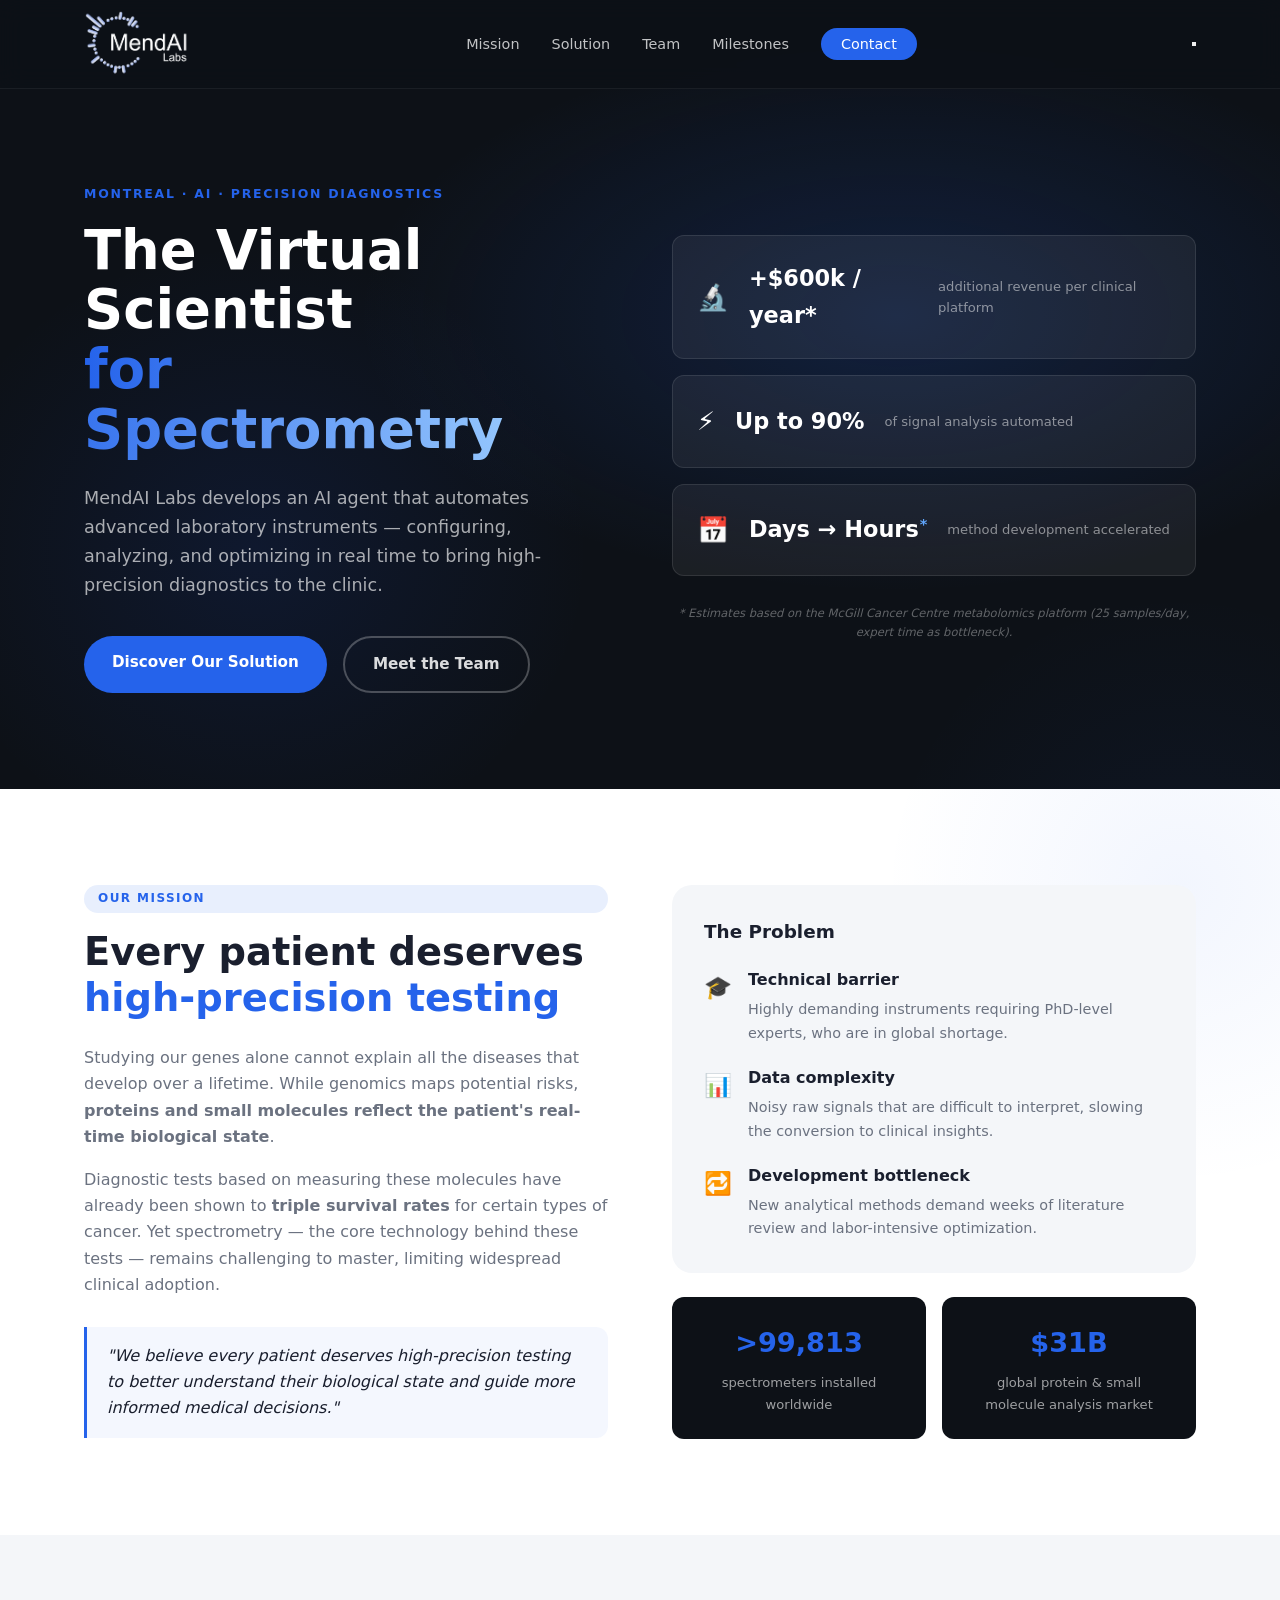
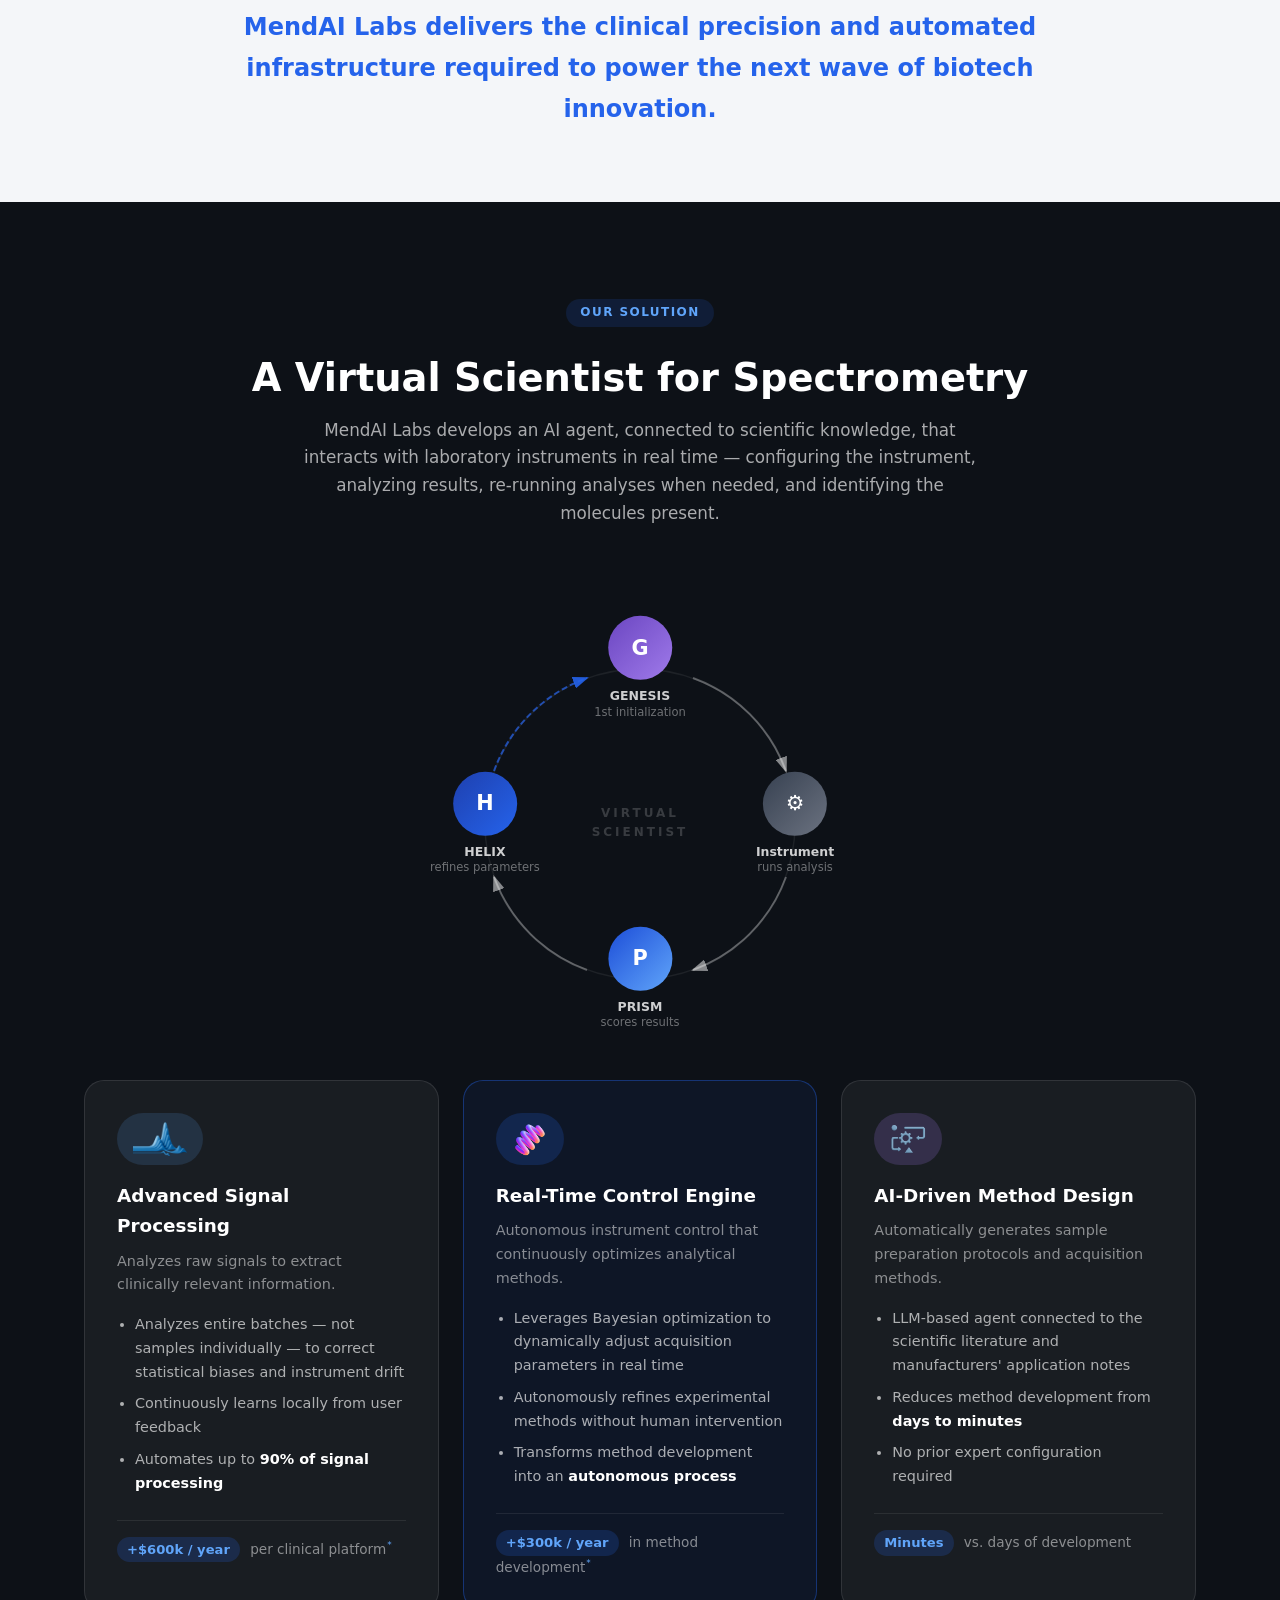
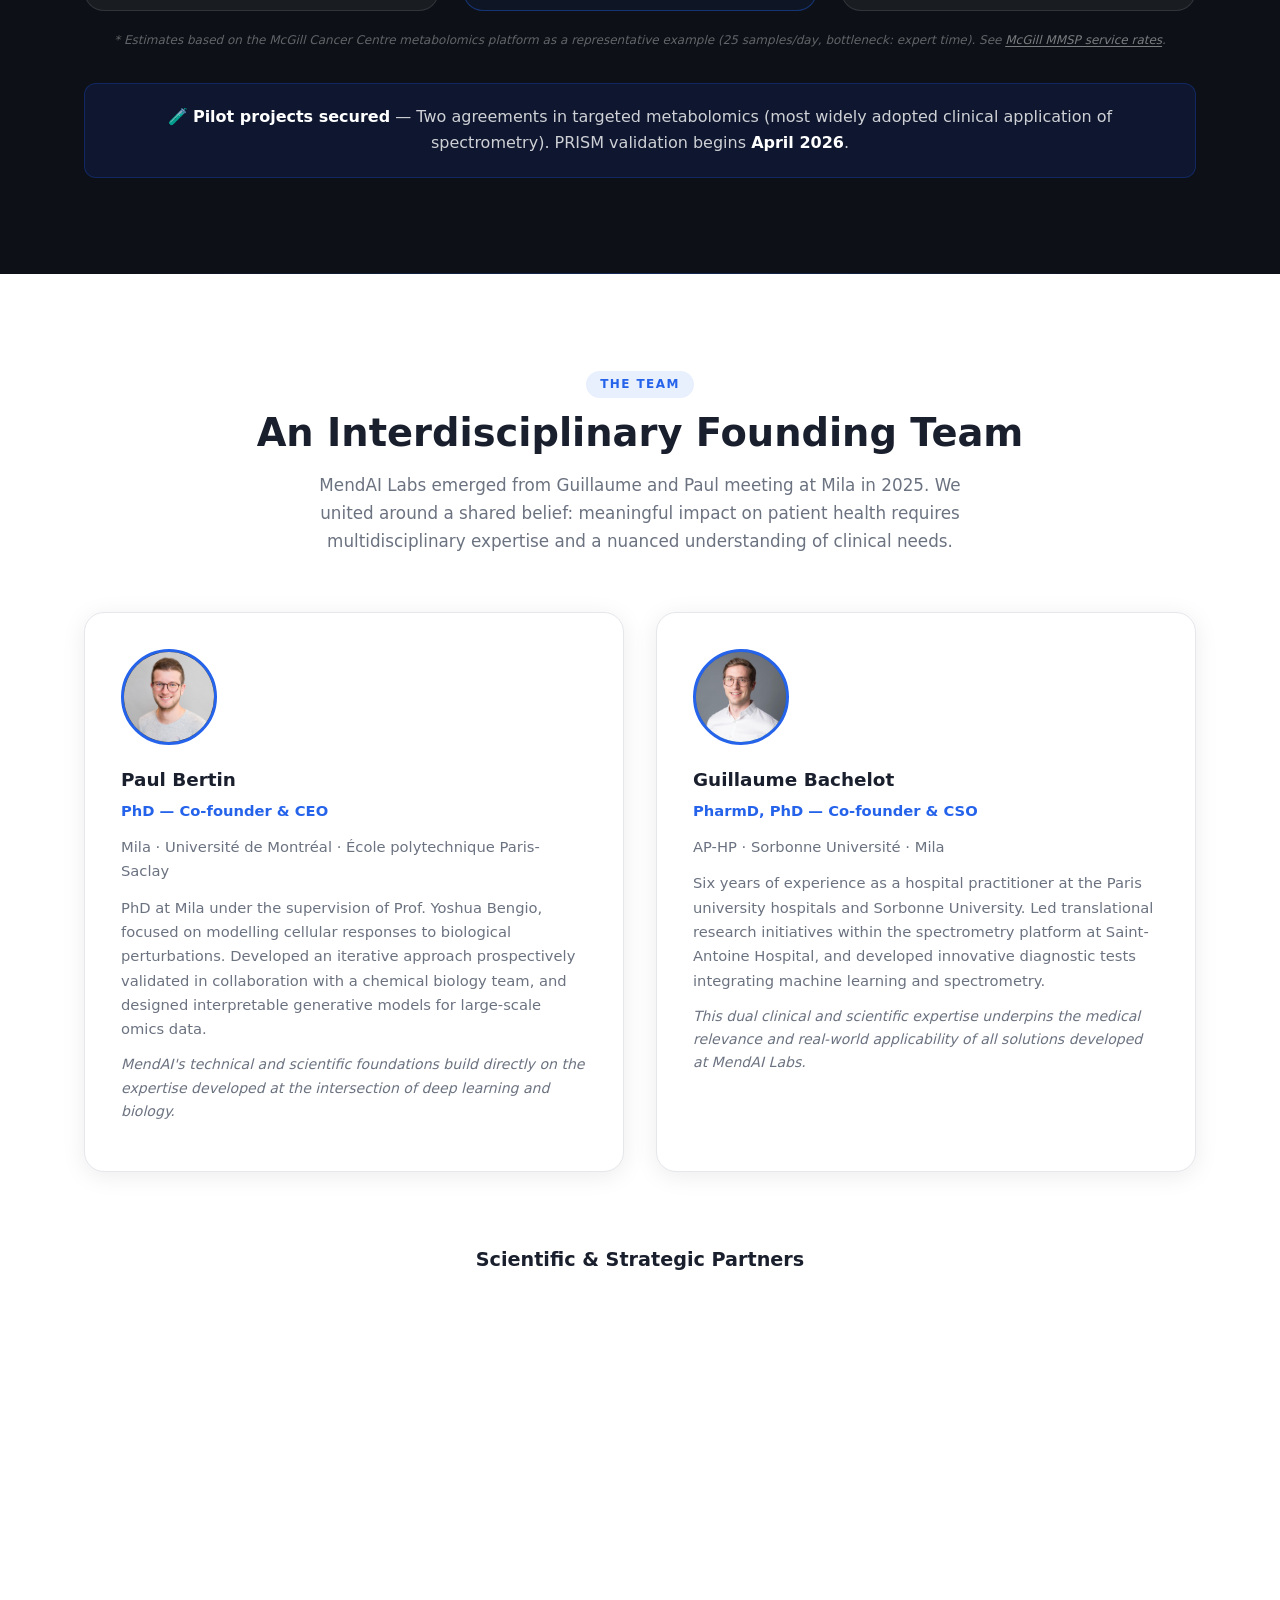
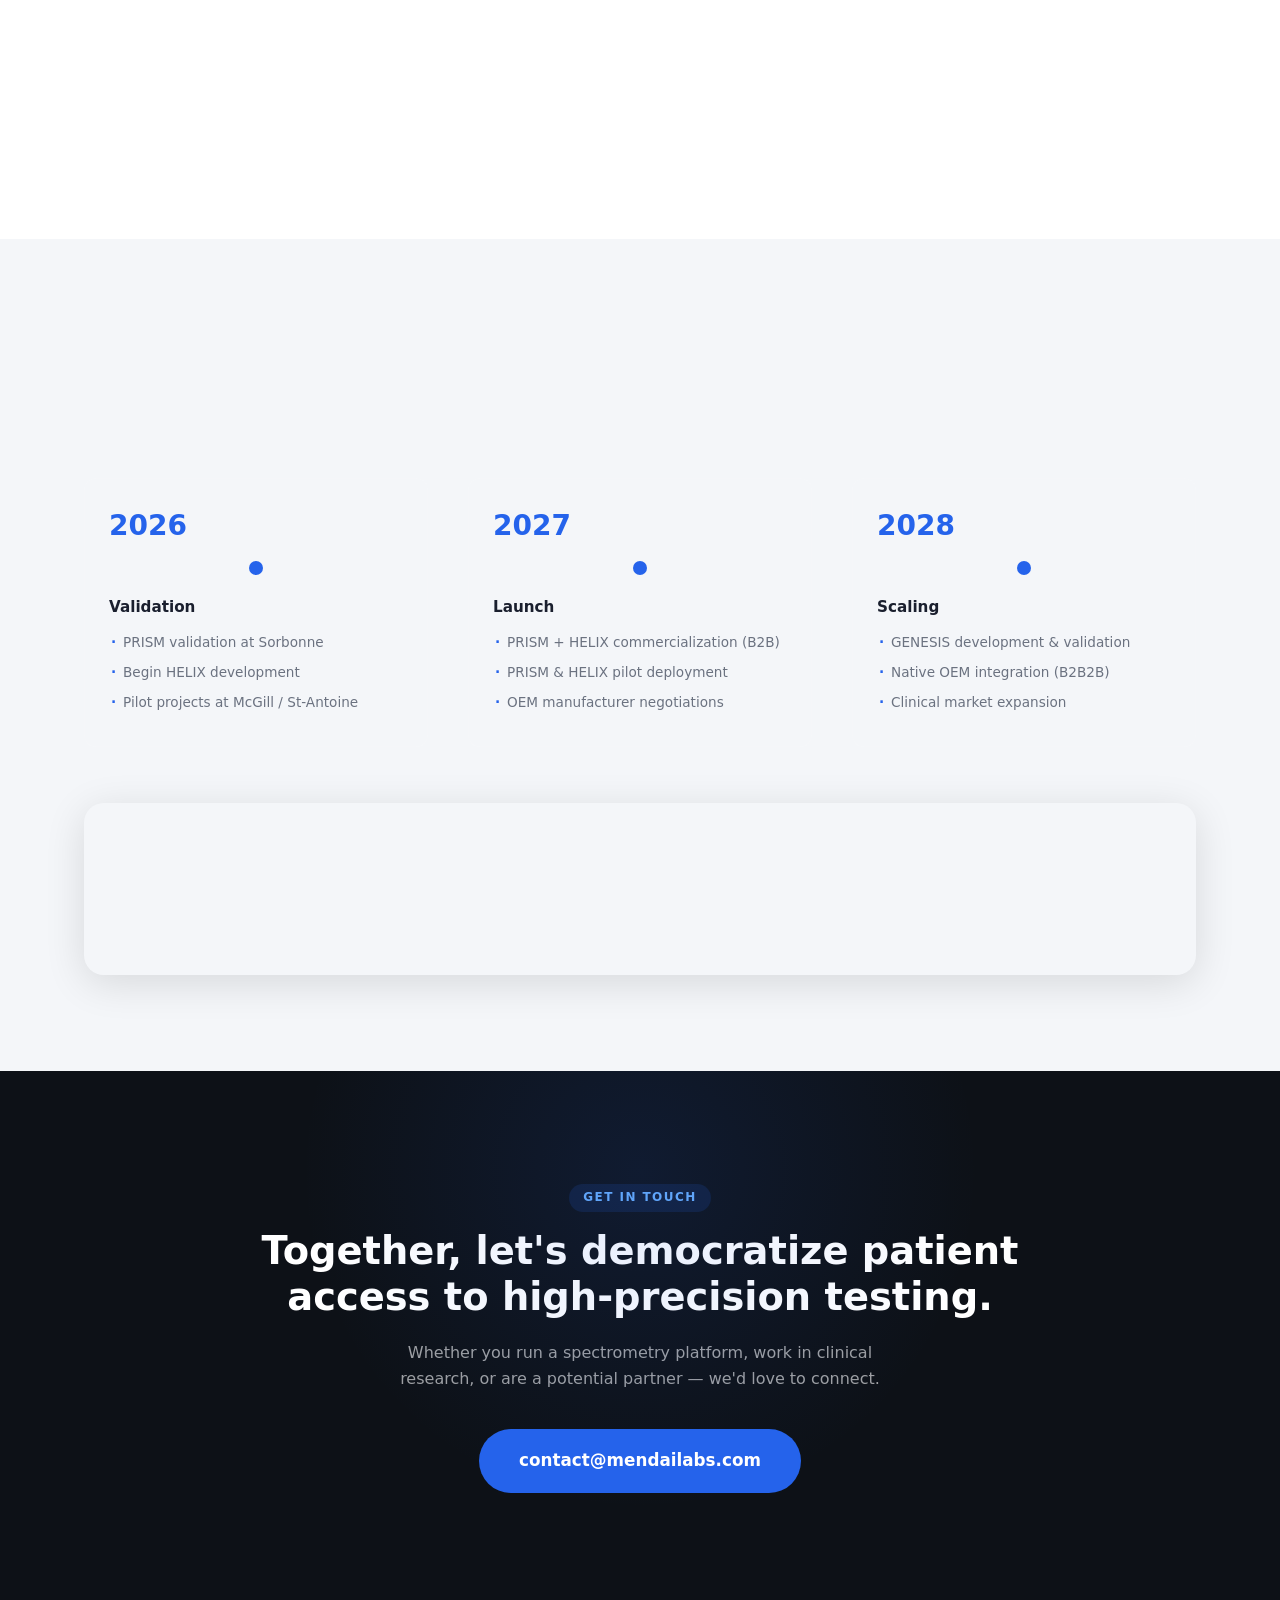
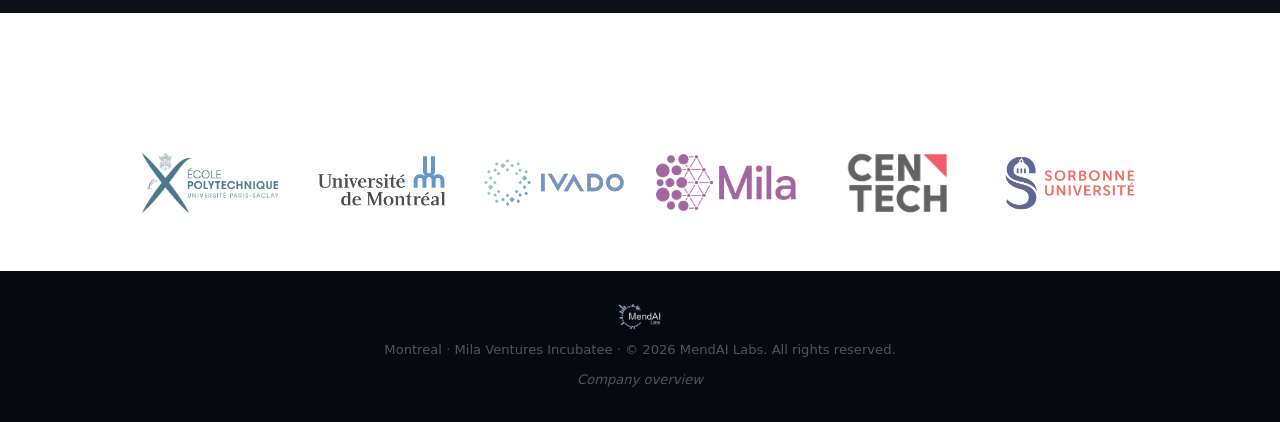
==== index.html @ ac6a277d "Remove 'Confidential' from footer disclaimer" ====
<!DOCTYPE html>
<html lang="en">
<head>
  <meta charset="UTF-8" />
  <meta name="viewport" content="width=device-width, initial-scale=1.0" />
  <title>MendAI Labs — The Virtual Scientist for Spectrometry</title>
  <link rel="stylesheet" href="assets/css/style.css" />
  <link rel="stylesheet" href="assets/css/animations.css" />
</head>
<body>
  <div id="scroll-progress"></div>

  <!-- NAV -->
  <nav class="nav">
    <div class="nav-inner">
      <a href="#" class="nav-logo">
        <img src="assets/images/logo.png" alt="MendAI Labs" class="nav-logo-img"
             onerror="this.style.display='none';this.nextElementSibling.style.display='flex'" />
        <span class="nav-logo-fallback"><span class="logo-dot"></span>MendAI <strong>Labs</strong></span>
      </a>
      <ul class="nav-links">
        <li><a href="#mission">Mission</a></li>
        <li><a href="#solution">Solution</a></li>
        <li><a href="#team">Team</a></li>
        <li><a href="#milestones">Milestones</a></li>
        <li><a href="#contact" class="btn-nav">Contact</a></li>
      </ul>
    </div>
  </nav>

  <!-- HERO -->
  <section class="hero" id="top">
    <div class="hero-inner">
      <div class="hero-text">
        <p class="hero-eyebrow">Montreal · AI · Precision Diagnostics</p>
        <h1>The Virtual Scientist<br /><span class="accent">for Spectrometry</span></h1>
        <p class="hero-sub">
          MendAI Labs develops an AI agent that automates advanced laboratory
          instruments — configuring, analyzing, and optimizing in real time to
          bring high-precision diagnostics to the clinic.
        </p>
        <div class="hero-cta">
          <a href="#solution" class="btn-primary">Discover Our Solution</a>
          <a href="#team" class="btn-ghost">Meet the Team</a>
        </div>
      </div>
      <div class="hero-visual">
        <div class="hero-card">
          <div class="hero-card-icon">🔬</div>
          <p class="hero-card-stat">+$600k / year<span class="footnote-mark">*</span></p>
          <p class="hero-card-label">additional revenue per clinical platform</p>
        </div>
        <div class="hero-card">
          <div class="hero-card-icon">⚡</div>
          <p class="hero-card-stat">Up to 90%</p>
          <p class="hero-card-label">of signal analysis automated</p>
        </div>
        <div class="hero-card">
          <div class="hero-card-icon">📅</div>
          <p class="hero-card-stat">Days → Hours<span class="footnote-mark">*</span></p>
          <p class="hero-card-label">method development accelerated</p>
        </div>
        <p class="hero-footnote">* Estimates based on the McGill Cancer Centre metabolomics platform (25 samples/day, expert time as bottleneck).</p>
      </div>
    </div>
  </section>

  <!-- MISSION -->
  <section class="mission section-light" id="mission">
    <div class="container">
      <div class="mission-grid">
        <div class="mission-left">
          <span class="section-tag">Our Mission</span>
          <h2>Every patient deserves<br /><span class="accent">high-precision testing</span></h2>
          <p>
            Studying our genes alone cannot explain all the diseases that develop
            over a lifetime. While genomics maps potential risks,
            <strong>proteins and small molecules reflect the patient's real-time
            biological state</strong>.
          </p>
          <p>
            Diagnostic tests based on measuring these molecules have already been
            shown to <strong>triple survival rates</strong> for certain types of cancer.
            Yet spectrometry — the core technology behind these tests — remains
            challenging to master, limiting widespread clinical adoption.
          </p>
          <blockquote class="pull-quote">
            "We believe every patient deserves high-precision testing to better
            understand their biological state and guide more informed medical
            decisions."
          </blockquote>
        </div>
        <div class="mission-right">
          <div class="problem-box">
            <h3>The Problem</h3>
            <div class="problem-item">
              <span class="problem-icon">🎓</span>
              <div>
                <strong>Technical barrier</strong>
                <p>Highly demanding instruments requiring PhD-level experts, who are in global shortage.</p>
              </div>
            </div>
            <div class="problem-item">
              <span class="problem-icon">📊</span>
              <div>
                <strong>Data complexity</strong>
                <p>Noisy raw signals that are difficult to interpret, slowing the conversion to clinical insights.</p>
              </div>
            </div>
            <div class="problem-item">
              <span class="problem-icon">🔁</span>
              <div>
                <strong>Development bottleneck</strong>
                <p>New analytical methods demand weeks of literature review and labor-intensive optimization.</p>
              </div>
            </div>
          </div>
          <div class="stat-row">
            <div class="stat-box">
              <p class="stat-number">&gt;100,000</p>
              <p class="stat-desc">spectrometers installed worldwide</p>
            </div>
            <div class="stat-box">
              <p class="stat-number">$31B</p>
              <p class="stat-desc">global protein &amp; small molecule analysis market</p>
            </div>
          </div>
        </div>
      </div>
    </div>
  </section>

  <!-- VISION -->
  <section class="vision section-mid">
    <div class="container center">
      <p class="vision-statement">
        <span class="accent">MendAI Labs delivers the clinical precision and automated infrastructure required to power the next wave of biotech innovation.</span>
      </p>
    </div>
  </section>

  <!-- SOLUTION -->
  <section class="solution section-dark" id="solution">
    <div class="container">
      <div class="section-header center">
        <span class="section-tag-dark">Our Solution</span>
        <h2>A Virtual Scientist for Spectrometry</h2>
        <p class="section-intro">
          MendAI Labs develops an AI agent, connected to scientific knowledge,
          that interacts with laboratory instruments in real time — configuring
          the instrument, analyzing results, re-running analyses when needed,
          and identifying the molecules present.
        </p>
      </div>

      <div class="cycle-diagram">
        <svg class="cycle-svg" viewBox="0 0 480 480" xmlns="http://www.w3.org/2000/svg">
          <defs>
            <marker id="arr-white" markerWidth="8" markerHeight="6" refX="7" refY="3" orient="auto">
              <polygon points="0 0, 8 3, 0 6" fill="rgba(255,255,255,0.5)" />
            </marker>
            <marker id="arr-orange" markerWidth="8" markerHeight="6" refX="7" refY="3" orient="auto">
              <polygon points="0 0, 8 3, 0 6" fill="rgba(37,99,235,0.9)" />
            </marker>
          </defs>
          <!-- Background ring -->
          <circle cx="240" cy="240" r="155" fill="none" stroke="rgba(255,255,255,0.07)" stroke-width="1.5" />
          <!-- Arc 1: GENESIS → Instrument -->
          <path d="M 293 94 A 155 155 0 0 1 386 187" fill="none" stroke="rgba(255,255,255,0.3)" stroke-width="2" marker-end="url(#arr-white)" />
          <!-- Arc 2: Instrument → PRISM -->
          <path d="M 386 293 A 155 155 0 0 1 293 386" fill="none" stroke="rgba(255,255,255,0.3)" stroke-width="2" marker-end="url(#arr-white)" />
          <!-- Arc 3: PRISM → HELIX -->
          <path d="M 187 386 A 155 155 0 0 1 94 293" fill="none" stroke="rgba(255,255,255,0.3)" stroke-width="2" marker-end="url(#arr-white)" />
          <!-- Arc 4: HELIX → GENESIS (feedback loop, orange dashed) -->
          <path d="M 94 187 A 155 155 0 0 1 187 94" fill="none" stroke="rgba(37,99,235,0.7)" stroke-width="2" stroke-dasharray="6,3" marker-end="url(#arr-orange)" />
          <!-- Center text -->
          <text x="240" y="233" text-anchor="middle" fill="rgba(255,255,255,0.18)" font-size="12" font-family="system-ui,sans-serif" font-weight="700" letter-spacing="3">VIRTUAL</text>
          <text x="240" y="252" text-anchor="middle" fill="rgba(255,255,255,0.18)" font-size="12" font-family="system-ui,sans-serif" font-weight="700" letter-spacing="3">SCIENTIST</text>
        </svg>

        <!-- GENESIS — top (12 o'clock) -->
        <div class="cycle-node cycle-top">
          <div class="wf-icon genesis-icon">G</div>
          <div class="cycle-label">GENESIS<br/><small>1st initialization</small></div>
        </div>
        <!-- Instrument — right (3 o'clock) -->
        <div class="cycle-node cycle-right">
          <div class="wf-icon instrument-icon">⚙</div>
          <div class="cycle-label">Instrument<br/><small>runs analysis</small></div>
        </div>
        <!-- PRISM — bottom (6 o'clock) -->
        <div class="cycle-node cycle-bottom">
          <div class="wf-icon prism-icon">P</div>
          <div class="cycle-label">PRISM<br/><small>scores results</small></div>
        </div>
        <!-- HELIX — left (9 o'clock) -->
        <div class="cycle-node cycle-left">
          <div class="wf-icon helix-icon">H</div>
          <div class="cycle-label">HELIX<br/><small>refines parameters</small></div>
        </div>
      </div>

      <div class="modules">
        <div class="module-card">
          <div class="module-badge prism-badge">
            <img src="assets/images/prism.png" alt="PRISM" class="badge-logo-img" onerror="this.replaceWith(document.createTextNode('PRISM'))" />
          </div>
          <h3>Advanced Signal Processing</h3>
          <p class="module-tag">Analyzes raw signals to extract clinically relevant information.</p>
          <ul>
            <li>Analyzes entire batches — not samples individually — to correct statistical biases and instrument drift</li>
            <li>Continuously learns locally from user feedback</li>
            <li>Automates up to <strong>90% of signal processing</strong></li>
          </ul>
          <div class="module-value">
            <span class="value-chip">+$600k / year</span> per clinical platform<span class="footnote-mark">*</span>
          </div>
        </div>

        <div class="module-card module-card-highlight">
          <div class="module-badge helix-badge">
            <img src="assets/images/helix.png" alt="HELIX" class="badge-logo-img" onerror="this.replaceWith(document.createTextNode('HELIX'))" />
          </div>
          <h3>Real-Time Control Engine</h3>
          <p class="module-tag">Autonomous instrument control that continuously optimizes analytical methods.</p>
          <ul>
            <li>Leverages Bayesian optimization to dynamically adjust acquisition parameters in real time</li>
            <li>Autonomously refines experimental methods without human intervention</li>
            <li>Transforms method development into an <strong>autonomous process</strong></li>
          </ul>
          <div class="module-value">
            <span class="value-chip">+$300k / year</span> in method development<span class="footnote-mark">*</span>
          </div>
        </div>

        <div class="module-card">
          <div class="module-badge genesis-badge">
            <img src="assets/images/genesis.png" alt="GENESIS" class="badge-logo-img" onerror="this.replaceWith(document.createTextNode('GENESIS'))" />
          </div>
          <h3>AI-Driven Method Design</h3>
          <p class="module-tag">Automatically generates sample preparation protocols and acquisition methods.</p>
          <ul>
            <li>LLM-based agent connected to the scientific literature and manufacturers' application notes</li>
            <li>Reduces method development from <strong>days to minutes</strong></li>
            <li>No prior expert configuration required</li>
          </ul>
          <div class="module-value">
            <span class="value-chip">Minutes</span> vs. days of development
          </div>
        </div>
      </div>

      <p class="modules-footnote">* Estimates based on the McGill Cancer Centre metabolomics platform as a representative example (25 samples/day, bottleneck: expert time). See <a href="https://www.mcgill.ca/mmsp/service-rate" target="_blank" rel="noopener">McGill MMSP service rates</a>.</p>

      <div class="pilot-banner">
        <p>
          🧪 <strong>Pilot projects secured</strong> — Two agreements in targeted metabolomics
          (most widely adopted clinical application of spectrometry).
          PRISM validation begins <strong>April 2026</strong>.
        </p>
      </div>
    </div>
  </section>

  <!-- TEAM -->
  <section class="team section-light" id="team">
    <div class="container">
      <div class="section-header center">
        <span class="section-tag">The Team</span>
        <h2>An Interdisciplinary Founding Team</h2>
        <p class="section-intro">
          MendAI Labs emerged from Guillaume and Paul meeting at Mila in 2025.
          We united around a shared belief: meaningful impact on patient health
          requires multidisciplinary expertise and a nuanced understanding of
          clinical needs.
        </p>
      </div>

      <div class="founders">
        <div class="founder-card">
          <div class="founder-avatar photo">
            <img src="assets/images/paul.jpg" alt="Paul Bertin" onerror="this.parentElement.textContent='PB'" />
          </div>
          <h3>Paul Bertin</h3>
          <p class="founder-title">PhD — Co-founder &amp; CEO</p>
          <p class="founder-affil">Mila · Université de Montréal · École polytechnique Paris-Saclay</p>
          <p>
            PhD at Mila under the supervision of Prof. Yoshua Bengio, focused on
            modelling cellular responses to biological perturbations. Developed an
            iterative approach prospectively validated in collaboration with a
            chemical biology team, and designed interpretable generative models for
            large-scale omics data.
          </p>
          <p class="founder-italic">
            MendAI's technical and scientific foundations build directly on the
            expertise developed at the intersection of deep learning and biology.
          </p>
        </div>

        <div class="founder-card">
          <div class="founder-avatar gb photo">
            <img src="assets/images/guillaume.jpg" alt="Guillaume Bachelot" onerror="this.parentElement.textContent='GB'" />
          </div>
          <h3>Guillaume Bachelot</h3>
          <p class="founder-title">PharmD, PhD — Co-founder &amp; CSO</p>
          <p class="founder-affil">AP-HP · Sorbonne Université · Mila</p>
          <p>
            Six years of experience as a hospital practitioner at the Paris
            university hospitals and Sorbonne University. Led translational research
            initiatives within the spectrometry platform at Saint-Antoine Hospital,
            and developed innovative diagnostic tests integrating machine learning
            and spectrometry.
          </p>
          <p class="founder-italic">
            This dual clinical and scientific expertise underpins the medical
            relevance and real-world applicability of all solutions developed at
            MendAI Labs.
          </p>
        </div>
      </div>

      <div class="partners-section">
        <h3 class="partners-title">Scientific &amp; Strategic Partners</h3>
        <div class="partners-grid">
          <div class="partner-card">
            <div class="partner-avatar">JC</div>
            <p class="partner-name">Jacques Corbeil</p>
            <p class="partner-role">Professor of Medicine, Research Chair in Medical Genomics</p>
          </div>
          <div class="partner-card">
            <div class="partner-avatar">AL</div>
            <p class="partner-name">Alexandre Le Bouthillier</p>
            <p class="partner-role">Member of the Mila Board of Directors — Investor &amp; Entrepreneur</p>
          </div>
          <div class="partner-card">
            <div class="partner-avatar">AL2</div>
            <p class="partner-name">Antonin Lamazière</p>
            <p class="partner-role">Head of Clinical Metabolomics, Saint-Antoine Hospital</p>
          </div>
          <div class="partner-card">
            <div class="partner-avatar">SU</div>
            <p class="partner-name">Sorbonne Université</p>
            <p class="partner-role">Partner institution for PRISM &amp; HELIX validation — clinical research expertise</p>
          </div>
        </div>

        <div class="backing-row">
          <div class="backing-item">
            <span class="backing-icon">🏢</span>
            <div>
              <strong>Mila Ventures</strong>
              <p>Two-year incubation (starting January 2026) — access to top AI talent and computing infrastructure</p>
            </div>
          </div>
          <div class="backing-item">
            <span class="backing-icon">🏆</span>
            <div>
              <strong>Centech Acceleration Program</strong>
              <p>Alumni (Fall 2025) — Centech Entrepreneurs-in-Residence: Patrick d'Astous (EY), François Drolet (Medtronic / Roche)</p>
            </div>
          </div>
          <div class="backing-item">
            <span class="backing-icon">🎓</span>
            <div>
              <strong>IVADO Entrepreneurial Fellowship</strong>
              <p>Awarded to Paul (starting January 2026) — recognizing scientific rigour and commercial potential</p>
            </div>
          </div>
        </div>
      </div>
    </div>
  </section>

  <!-- MILESTONES -->
  <section class="milestones section-mid" id="milestones">
    <div class="container">
      <div class="section-header center">
        <span class="section-tag">Traction &amp; Roadmap</span>
        <h2>Milestones &amp; What's Next</h2>
      </div>

      <div class="milestones-timeline">
        <div class="timeline-node">
          <div class="timeline-year">2026</div>
          <div class="timeline-dot"></div>
          <div class="timeline-content">
            <h4>Validation</h4>
            <ul>
              <li>PRISM validation at Sorbonne</li>
              <li>Begin HELIX development</li>
              <li>Pilot projects at McGill / St-Antoine</li>
            </ul>
          </div>
        </div>

        <div class="timeline-node">
          <div class="timeline-year">2027</div>
          <div class="timeline-dot"></div>
          <div class="timeline-content">
            <h4>Launch</h4>
            <ul>
              <li>PRISM + HELIX commercialization (B2B)</li>
              <li>PRISM &amp; HELIX pilot deployment</li>
              <li>OEM manufacturer negotiations</li>
            </ul>
          </div>
        </div>

        <div class="timeline-node">
          <div class="timeline-year">2028</div>
          <div class="timeline-dot"></div>
          <div class="timeline-content">
            <h4>Scaling</h4>
            <ul>
              <li>GENESIS development &amp; validation</li>
              <li>Native OEM integration (B2B2B)</li>
              <li>Clinical market expansion</li>
            </ul>
          </div>
        </div>
      </div>

      <div class="market-banner">
        <div class="market-stat">
          <p class="market-num">$7B → $15B</p>
          <p class="market-label">Global spectrometry market (2023 → 2029)</p>
        </div>
        <div class="market-stat">
          <p class="market-num">&gt;$6B</p>
          <p class="market-label">Serviceable Addressable Market (LC-MS, 2026)</p>
        </div>
        <div class="market-stat">
          <p class="market-num">$300M</p>
          <p class="market-label">MendAI target revenue (5% SAM capture)</p>
        </div>
      </div>
    </div>
  </section>

  <!-- CONTACT -->
  <section class="contact section-dark" id="contact">
    <div class="container center">
      <span class="section-tag-dark">Get in Touch</span>
      <h2>Together, let's democratize patient<br />access to high-precision testing.</h2>
      <p class="contact-sub">
        Whether you run a spectrometry platform, work in clinical research, or are
        a potential partner — we'd love to connect.
      </p>
      <a href="mailto:mendailabs@gmail.com" class="btn-primary btn-large">contact@mendailabs.com</a>
    </div>
  </section>

  <!-- INSTITUTIONS & PARTNERS -->
  <section class="logos-section">
    <div class="container">
      <p class="logos-title">Supported by</p>
      <div class="logos-grid">
        <div class="logo-item">
          <img src="assets/images/x.png" alt="X" class="partner-logo" />
        </div>
        <div class="logo-item">
          <img src="assets/images/udm.png" alt="Université de Montréal" class="partner-logo" />
        </div>
        <div class="logo-item">
          <img src="assets/images/ivado.png" alt="IVADO" class="partner-logo" />
        </div>
        <div class="logo-item">
          <img src="assets/images/mila.png" alt="Mila" class="partner-logo" />
        </div>
        <div class="logo-item">
          <img src="assets/images/centech.png" alt="Centech" class="partner-logo" />
        </div>
        <div class="logo-item">
          <img src="assets/images/su.png" alt="Sorbonne Université" class="partner-logo" />
        </div>
      </div>
    </div>
  </section>

  <!-- FOOTER -->
  <footer class="footer">
    <div class="footer-inner">
      <span class="nav-logo">
        <img src="assets/images/logo.png" alt="MendAI Labs" class="nav-logo-img footer-logo-img"
             onerror="this.style.display='none';this.nextElementSibling.style.display='flex'" />
        <span class="nav-logo-fallback"><span class="logo-dot"></span>MendAI <strong>Labs</strong></span>
      </span>
      <p>Montreal · Mila Ventures Incubatee · © 2026 MendAI Labs. All rights reserved.</p>
      <p class="footer-disclaimer">Company overview</p>
    </div>
  </footer>

  <script src="assets/js/main.js" defer></script>
</body>
</html>
---- assets/css/style.css ----
/* =====================================================
   MendAI Labs — Website Stylesheet
   ===================================================== */

/* --- Reset & Base --- */
*, *::before, *::after { box-sizing: border-box; margin: 0; padding: 0; }

:root {
  --orange:     #2563EB;
  --orange-lt:  #60A5FA;
  --teal:       #1D4ED8;
  --dark:       #0D1117;
  --dark-2:     #161B24;
  --dark-3:     #1E2530;
  --mid:        #F4F6F9;
  --white:      #FFFFFF;
  --text:       #1A1F2E;
  --text-muted: #6B7280;
  --border:     #E5E7EB;
  --radius:     12px;
  --radius-lg:  20px;
  --shadow:     0 4px 24px rgba(0,0,0,.08);
  --shadow-md:  0 8px 40px rgba(0,0,0,.12);
  --font:       'Inter', system-ui, -apple-system, sans-serif;
}

html { scroll-behavior: smooth; }

body {
  font-family: var(--font);
  color: var(--text);
  background: var(--white);
  line-height: 1.65;
  font-size: 16px;
}

/* --- Typography --- */
h1 { font-size: clamp(2rem, 5vw, 3.4rem); font-weight: 800; line-height: 1.1; }
h2 { font-size: clamp(1.6rem, 3.5vw, 2.4rem); font-weight: 700; line-height: 1.2; }
h3 { font-size: 1.15rem; font-weight: 700; }
p  { color: var(--text-muted); }

.accent { color: var(--orange); }

/* --- Layout helpers --- */
.container {
  max-width: 1160px;
  margin: 0 auto;
  padding: 0 24px;
}
.center { text-align: center; }
.section-light { background: var(--white); }
.section-dark  { background: var(--dark);  color: var(--white); }
.section-mid   { background: var(--mid); }

section { padding: 96px 0; }

.section-header { margin-bottom: 56px; }
.section-header h2 { margin: 12px 0 16px; }
.section-intro { max-width: 680px; margin: 0 auto; font-size: 1.05rem; }

/* --- Section tags --- */
.section-tag {
  display: inline-block;
  font-size: 0.75rem;
  font-weight: 700;
  letter-spacing: .12em;
  text-transform: uppercase;
  color: var(--orange);
  background: rgba(37,99,235,.1);
  border-radius: 100px;
  padding: 4px 14px;
}
.section-tag-dark {
  display: inline-block;
  font-size: 0.75rem;
  font-weight: 700;
  letter-spacing: .12em;
  text-transform: uppercase;
  color: var(--orange-lt);
  background: rgba(37,99,235,.15);
  border-radius: 100px;
  padding: 4px 14px;
}

/* =====================================================
   NAV
   ===================================================== */
.nav {
  position: fixed;
  top: 0; left: 0; right: 0;
  z-index: 100;
  background: rgba(13,17,23,.92);
  backdrop-filter: blur(12px);
  border-bottom: 1px solid rgba(255,255,255,.06);
}
.nav-inner {
  max-width: 1160px;
  margin: 0 auto;
  padding: 0 24px;
  height: 88px;
  display: flex;
  align-items: center;
  justify-content: space-between;
}
.nav-logo {
  display: flex;
  align-items: center;
  gap: 10px;
  font-size: 1.45rem;
  font-weight: 700;
  color: var(--white);
  text-decoration: none;
}
.logo-dot {
  width: 13px; height: 13px;
  border-radius: 50%;
  background: var(--orange);
  display: inline-block;
}
/* Logo image in nav & footer */
.nav-logo-img {
  height: 68px;
  width: auto;
  display: block;
  object-fit: contain;
}
.footer-logo-img { height: 28px; opacity: .85; }
/* Fallback text — hidden by default, shown via onerror */
.nav-logo-fallback { display: none; align-items: center; gap: 8px; }
.nav-links {
  list-style: none;
  display: flex;
  align-items: center;
  gap: 32px;
}
.nav-links a {
  color: rgba(255,255,255,.75);
  text-decoration: none;
  font-size: 0.9rem;
  font-weight: 500;
  transition: color .2s;
}
.nav-links a:hover { color: var(--white); }
.btn-nav {
  background: var(--orange) !important;
  color: var(--white) !important;
  padding: 8px 20px;
  border-radius: 100px;
  transition: background .2s !important;
}
.btn-nav:hover { background: var(--orange-lt) !important; }

/* =====================================================
   HERO
   ===================================================== */
.hero {
  background: var(--dark);
  color: var(--white);
  padding: 184px 0 96px;
}
.hero-inner {
  max-width: 1160px;
  margin: 0 auto;
  padding: 0 24px;
  display: grid;
  grid-template-columns: 1fr 1fr;
  gap: 64px;
  align-items: center;
}
.hero-eyebrow {
  font-size: 0.78rem;
  font-weight: 700;
  letter-spacing: .14em;
  text-transform: uppercase;
  color: var(--orange);
  margin-bottom: 16px;
}
.hero h1 { color: var(--white); margin-bottom: 24px; }
.hero-sub {
  font-size: 1.1rem;
  color: rgba(255,255,255,.65);
  max-width: 480px;
  margin-bottom: 36px;
}
.hero-cta { display: flex; gap: 16px; flex-wrap: wrap; }

.btn-primary {
  display: inline-block;
  background: var(--orange);
  color: var(--white);
  padding: 14px 28px;
  border-radius: 100px;
  font-weight: 700;
  font-size: 0.95rem;
  text-decoration: none;
  transition: background .2s, transform .15s;
}
.btn-primary:hover { background: var(--orange-lt); transform: translateY(-1px); }
.btn-primary.btn-large { padding: 18px 40px; font-size: 1.05rem; }

.btn-ghost {
  display: inline-block;
  border: 2px solid rgba(255,255,255,.25);
  color: rgba(255,255,255,.85);
  padding: 14px 28px;
  border-radius: 100px;
  font-weight: 600;
  font-size: 0.95rem;
  text-decoration: none;
  transition: border-color .2s, color .2s;
}
.btn-ghost:hover { border-color: var(--white); color: var(--white); }

.hero-visual {
  display: flex;
  flex-direction: column;
  gap: 16px;
}
.hero-card {
  background: rgba(255,255,255,.06);
  border: 1px solid rgba(255,255,255,.1);
  border-radius: var(--radius);
  padding: 24px;
  display: flex;
  align-items: center;
  gap: 20px;
  transition: border-color .2s;
}
.hero-card:hover { border-color: var(--orange); }
.hero-card-icon { font-size: 1.6rem; }
.hero-card-stat {
  font-size: 1.4rem;
  font-weight: 800;
  color: var(--white);
  margin: 0;
}
.hero-card-label {
  font-size: 0.82rem;
  color: rgba(255,255,255,.5);
  margin: 0;
}

/* =====================================================
   MISSION
   ===================================================== */
.mission-grid {
  display: grid;
  grid-template-columns: 1fr 1fr;
  gap: 64px;
  align-items: start;
}
.mission-left .section-tag { margin-bottom: 16px; display: block; }
.mission-left h2 { margin-bottom: 24px; }
.mission-left p { margin-bottom: 16px; }
.pull-quote {
  border-left: 3px solid var(--orange);
  padding: 16px 20px;
  margin-top: 28px;
  font-style: italic;
  color: var(--text);
  font-size: 1rem;
  background: rgba(37,99,235,.05);
  border-radius: 0 var(--radius) var(--radius) 0;
}

.problem-box {
  background: var(--mid);
  border-radius: var(--radius-lg);
  padding: 32px;
  margin-bottom: 24px;
}
.problem-box h3 { margin-bottom: 20px; color: var(--text); }
.problem-item {
  display: flex;
  gap: 16px;
  margin-bottom: 20px;
}
.problem-item:last-child { margin-bottom: 0; }
.problem-icon { font-size: 1.4rem; flex-shrink: 0; margin-top: 2px; }
.problem-item strong { display: block; color: var(--text); margin-bottom: 4px; }
.problem-item p { font-size: 0.9rem; margin: 0; }

.stat-row { display: flex; gap: 16px; }

/* =====================================================
   VISION
   ===================================================== */
.vision {
  padding: 72px 0;
}
.vision-statement {
  font-size: 1.5rem;
  line-height: 1.7;
  font-weight: 600;
  color: var(--text);
  max-width: 900px;
  margin: 0 auto;
}
.stat-box {
  flex: 1;
  background: var(--dark);
  color: var(--white);
  border-radius: var(--radius);
  padding: 24px;
  text-align: center;
}
.stat-number { font-size: 1.7rem; font-weight: 800; color: var(--orange); margin-bottom: 6px; }
.stat-desc { font-size: 0.82rem; color: rgba(255,255,255,.6); margin: 0; }

/* =====================================================
   SOLUTION
   ===================================================== */
.solution h2 { color: var(--white); }
.solution .section-intro { color: rgba(255,255,255,.65); }
.solution .section-tag-dark { margin-bottom: 16px; }

/* ── Cycle diagram ──────────────────────────────────── */
.cycle-diagram {
  position: relative;
  width: 480px;
  height: 480px;
  margin: 48px auto 16px;
}
.cycle-svg {
  position: absolute;
  inset: 0;
  width: 100%;
  height: 100%;
}
/* Node = icon + label, centered on its circle position */
.cycle-node {
  position: absolute;
  display: flex;
  flex-direction: column;
  align-items: center;
  gap: 8px;
  transform: translate(-50%, -50%);
}
/* Cardinal positions matching SVG viewBox 480×480, r=155 */
.cycle-top    { left: 50%;    top: 17.7%; } /* (240, 85)  */
.cycle-right  { left: 82.3%; top: 50%;   } /* (395, 240) */
.cycle-bottom { left: 50%;   top: 82.3%; } /* (240, 395) */
.cycle-left   { left: 17.7%; top: 50%;   } /* (85,  240) */

.wf-icon {
  width: 64px; height: 64px;
  border-radius: 50%;
  display: flex; align-items: center; justify-content: center;
  font-weight: 900;
  font-size: 1.3rem;
  color: var(--white);
  flex-shrink: 0;
  box-shadow: 0 4px 20px rgba(0,0,0,.4);
}
.genesis-icon    { background: linear-gradient(135deg, #6B46C1, #9F7AEA); }
.instrument-icon { background: linear-gradient(135deg, #374151, #6B7280); }
.prism-icon      { background: linear-gradient(135deg, #1D4ED8, #60A5FA); }
.helix-icon      { background: linear-gradient(135deg, #1E40AF, var(--orange)); }

.cycle-label {
  text-align: center;
  font-size: 0.78rem;
  font-weight: 700;
  color: rgba(255,255,255,.8);
  line-height: 1.35;
  white-space: nowrap;
}
.cycle-label small {
  display: block;
  font-weight: 400;
  color: rgba(255,255,255,.4);
  font-size: 0.72rem;
}

/* Module cards */
.modules {
  display: grid;
  grid-template-columns: repeat(3, 1fr);
  gap: 24px;
}
.module-card {
  background: rgba(255,255,255,.05);
  border: 1px solid rgba(255,255,255,.1);
  border-radius: var(--radius-lg);
  padding: 32px;
  transition: border-color .2s, transform .2s;
}
.module-card:hover {
  border-color: var(--orange);
  transform: translateY(-3px);
}
.module-card-highlight {
  border-color: rgba(37,99,235,.4);
  background: rgba(37,99,235,.07);
}
.module-card h3 { color: var(--white); margin: 16px 0 8px; }
.module-tag { font-size: 0.9rem; color: rgba(255,255,255,.5); margin-bottom: 16px; }
.module-card ul {
  padding-left: 18px;
  margin-bottom: 24px;
}
.module-card li {
  font-size: 0.9rem;
  color: rgba(255,255,255,.65);
  margin-bottom: 8px;
}
.module-card li strong { color: var(--white); }

/* Module logo in cycle diagram icons */
.module-logo-img {
  width: 100%;
  height: 100%;
  object-fit: contain;
  padding: 10px;
  display: block;
}
/* Fallback letter when image missing */
.wf-icon.icon-fallback::after {
  content: attr(data-fallback);
  font-weight: 900;
  font-size: 1.3rem;
  color: var(--white);
}

/* Logo in module badge (top of card) */
.module-badge {
  display: inline-flex;
  align-items: center;
  font-size: 0.72rem;
  font-weight: 800;
  letter-spacing: .1em;
  padding: 8px 16px;
  border-radius: 100px;
  min-height: 48px;
}
.badge-logo-img {
  height: 36px;
  width: auto;
  object-fit: contain;
  display: block;
}
.prism-badge   { background: rgba(96,165,250,.15); color: #60A5FA; }
.helix-badge   { background: rgba(37,99,235,.2);  color: var(--orange-lt); }
.genesis-badge { background: rgba(159,122,234,.2); color: #C4B5FD; }

.module-value {
  font-size: 0.85rem;
  color: rgba(255,255,255,.5);
  border-top: 1px solid rgba(255,255,255,.08);
  padding-top: 16px;
}
.value-chip {
  display: inline-block;
  background: rgba(37,99,235,.2);
  color: var(--orange-lt);
  font-weight: 700;
  padding: 2px 10px;
  border-radius: 100px;
  font-size: 0.82rem;
  margin-right: 6px;
}

/* Footnote marks (superscript asterisk) */
.footnote-mark {
  font-size: 0.65em;
  vertical-align: super;
  color: var(--orange-lt);
  margin-left: 1px;
}

/* Hero footnote (below the cards) */
.hero-footnote {
  font-size: 0.72rem;
  color: rgba(255,255,255,.35);
  margin-top: 12px;
  text-align: center;
  font-style: italic;
}

/* Modules footnote (below the 3 module cards) */
.modules-footnote {
  font-size: 0.75rem;
  color: rgba(255,255,255,.35);
  text-align: center;
  margin-top: 20px;
  font-style: italic;
}
.modules-footnote a {
  color: rgba(255,255,255,.45);
  text-underline-offset: 2px;
}
.modules-footnote a:hover { color: rgba(255,255,255,.7); }

.pilot-banner {
  margin-top: 32px;
  background: rgba(29,78,216,.12);
  border: 1px solid rgba(29,78,216,.3);
  border-radius: var(--radius);
  padding: 20px 28px;
  text-align: center;
}
.pilot-banner p {
  color: rgba(255,255,255,.8);
  margin: 0;
}
.pilot-banner strong { color: var(--white); }

/* =====================================================
   TEAM
   ===================================================== */
.founders {
  display: grid;
  grid-template-columns: 1fr 1fr;
  gap: 32px;
  margin-bottom: 72px;
}
.founder-card {
  background: var(--white);
  border: 1px solid var(--border);
  border-radius: var(--radius-lg);
  padding: 36px;
  box-shadow: var(--shadow);
}
.founder-avatar {
  width: 96px; height: 96px;
  border-radius: 50%;
  background: linear-gradient(135deg, var(--dark), var(--dark-3));
  color: var(--white);
  font-weight: 800;
  font-size: 1rem;
  display: flex; align-items: center; justify-content: center;
  margin-bottom: 20px;
  border: 3px solid var(--orange);
}
.founder-avatar.gb {
  background: linear-gradient(135deg, var(--teal), #1D7A7C);
}
.founder-avatar.photo {
  overflow: hidden;
  padding: 0;
}
.founder-avatar.photo img {
  width: 100%;
  height: 100%;
  object-fit: cover;
  object-position: top center;
  display: block;
}
.founder-card h3 { margin-bottom: 4px; }
.founder-title { font-size: 0.9rem; color: var(--orange); font-weight: 600; margin-bottom: 4px; }
.founder-affil { font-size: 0.8rem; color: var(--text-muted); margin-bottom: 16px; }
.founder-card p { font-size: 0.92rem; margin-bottom: 12px; }
.founder-italic { font-style: italic; font-size: 0.88rem !important; color: var(--text-muted) !important; }

.partners-title {
  font-size: 1.2rem;
  font-weight: 700;
  margin-bottom: 28px;
  text-align: center;
}
.partners-grid {
  display: grid;
  grid-template-columns: repeat(4, 1fr);
  gap: 20px;
  margin-bottom: 48px;
}
.partner-card {
  text-align: center;
  padding: 24px 16px;
  background: var(--mid);
  border-radius: var(--radius);
}
.partner-avatar {
  width: 52px; height: 52px;
  border-radius: 50%;
  background: var(--dark-3);
  color: var(--white);
  font-weight: 700;
  font-size: 0.75rem;
  display: flex; align-items: center; justify-content: center;
  margin: 0 auto 12px;
}
.partner-name { font-weight: 700; font-size: 0.9rem; color: var(--text); margin-bottom: 4px; }
.partner-role { font-size: 0.8rem; color: var(--text-muted); margin: 0; }

.backing-row {
  display: grid;
  grid-template-columns: repeat(3, 1fr);
  gap: 24px;
}
.backing-item {
  display: flex;
  gap: 16px;
  align-items: flex-start;
  background: var(--white);
  border: 1px solid var(--border);
  border-radius: var(--radius);
  padding: 20px;
}
.backing-icon { font-size: 1.6rem; flex-shrink: 0; }
.backing-item strong { display: block; color: var(--text); margin-bottom: 4px; }
.backing-item p { font-size: 0.85rem; margin: 0; }

/* =====================================================
   MILESTONES
   ===================================================== */
.milestones-timeline {
  display: grid;
  grid-template-columns: repeat(3, 1fr);
  gap: 40px;
  margin-bottom: 56px;
}
.timeline-node {
  position: relative;
  padding: 24px;
  border-radius: var(--radius);
  background: rgba(255,255,255,0.02);
  border: 1px solid rgba(255,255,255,0.08);
}
.timeline-year {
  font-size: 1.75rem;
  font-weight: 800;
  color: var(--orange);
  margin-bottom: 12px;
}
.timeline-dot {
  width: 14px;
  height: 14px;
  border-radius: 50%;
  background: var(--orange);
  margin: 12px auto 20px;
}
.timeline-content h4 {
  font-size: 0.95rem;
  font-weight: 700;
  margin-bottom: 12px;
  color: var(--text);
}
.timeline-content ul {
  list-style: none;
  padding: 0;
  font-size: 0.85rem;
  line-height: 1.6;
  color: var(--text-muted);
}
.timeline-content li {
  margin-bottom: 8px;
  padding-left: 14px;
  position: relative;
}
.timeline-content li:before {
  content: "·";
  position: absolute;
  left: 2px;
  color: var(--orange);
  font-weight: bold;
}

.market-banner {
  display: flex;
  gap: 0;
  border-radius: var(--radius-lg);
  overflow: hidden;
  box-shadow: var(--shadow-md);
}
.market-stat {
  flex: 1;
  background: var(--dark);
  padding: 36px 28px;
  text-align: center;
  border-right: 1px solid rgba(255,255,255,.06);
}
.market-stat:last-child { border-right: none; }
.market-num {
  font-size: 1.8rem;
  font-weight: 800;
  color: var(--orange);
  margin-bottom: 8px;
}
.market-label { font-size: 0.85rem; color: rgba(255,255,255,.55); margin: 0; }

/* =====================================================
   CONTACT
   ===================================================== */
.contact { padding: 112px 0; }
.contact h2 { color: var(--white); margin: 16px 0 20px; }
.contact-sub {
  color: rgba(255,255,255,.6);
  max-width: 520px;
  margin: 0 auto 36px;
}

/* =====================================================
   LOGOS / INSTITUTIONS
   ===================================================== */
.logos-section {
  background: rgba(255,255,255,0.02);
  border-top: 1px solid rgba(255,255,255,0.08);
  padding: 64px 0 48px;
}
.logos-title {
  text-align: center;
  font-size: 0.95rem;
  font-weight: 700;
  color: rgba(255,255,255,0.4);
  margin-bottom: 40px;
  letter-spacing: 1px;
  text-transform: uppercase;
}
.logos-grid {
  display: grid;
  grid-template-columns: repeat(auto-fit, minmax(120px, 1fr));
  gap: 32px;
  align-items: center;
  justify-items: center;
  max-width: 1000px;
  margin: 0 auto;
}
.logo-item {
  display: flex;
  align-items: center;
  justify-content: center;
  height: 80px;
}
.partner-logo {
  max-width: 100%;
  max-height: 100%;
  object-fit: contain;
  opacity: 0.7;
  transition: opacity 0.3s ease;
}
.logo-item:hover .partner-logo {
  opacity: 1;
}

/* =====================================================
   FOOTER
   ===================================================== */
.footer {
  background: #060A10;
  padding: 32px 24px;
}
.footer-inner {
  max-width: 1160px;
  margin: 0 auto;
  display: flex;
  flex-direction: column;
  align-items: center;
  gap: 8px;
  text-align: center;
}
.footer p {
  font-size: 0.82rem;
  color: rgba(255,255,255,.3);
}
.footer-disclaimer { font-style: italic; }
.footer .nav-logo { color: rgba(255,255,255,.7); font-size: 1rem; }

/* =====================================================
   RESPONSIVE
   ===================================================== */
@media (max-width: 900px) {
  .hero-inner       { grid-template-columns: 1fr; }
  .hero-visual      { display: none; }
  .mission-grid     { grid-template-columns: 1fr; }
  .modules          { grid-template-columns: 1fr; }
  .founders         { grid-template-columns: 1fr; }
  .partners-grid    { grid-template-columns: repeat(2, 1fr); }
  .backing-row      { grid-template-columns: 1fr; }
  .milestones-timeline { grid-template-columns: 1fr; }
  .logos-grid       { grid-template-columns: repeat(4, 1fr); }
  .market-banner    { flex-direction: column; }
  .nav-links        { display: none; }
}

@media (max-width: 600px) {
  section { padding: 64px 0; }
  .partners-grid { grid-template-columns: 1fr 1fr; }
  .stat-row      { flex-direction: column; }
  .logos-grid    { grid-template-columns: repeat(3, 1fr); gap: 16px; }
  .logo-item     { height: 60px; }
  .cycle-diagram { width: 300px; height: 300px; }
  .cycle-diagram .wf-icon { width: 44px; height: 44px; font-size: 1rem; }
  .cycle-diagram .cycle-label { font-size: 0.68rem; }
}
---- assets/css/animations.css ----
/* =====================================================
   MendAI Labs — Animations & Enhanced Visuals
   ===================================================== */

/* ── Scroll-reveal ──────────────────────────────────── */
.reveal {
  opacity: 0;
  transform: translateY(32px);
  transition: opacity .65s cubic-bezier(.22,1,.36,1),
              transform .65s cubic-bezier(.22,1,.36,1);
}
.reveal.visible {
  opacity: 1;
  transform: translateY(0);
}
.reveal-delay-1 { transition-delay: .1s; }
.reveal-delay-2 { transition-delay: .2s; }
.reveal-delay-3 { transition-delay: .3s; }
.reveal-delay-4 { transition-delay: .4s; }

/* ── Hero enhancements ──────────────────────────────── */

/* Animated gradient mesh background */
.hero {
  position: relative;
  overflow: hidden;
}
.hero::before {
  content: '';
  position: absolute;
  inset: 0;
  background:
    radial-gradient(ellipse 60% 50% at 70% 40%, rgba(37,99,235,.18) 0%, transparent 70%),
    radial-gradient(ellipse 40% 60% at 20% 70%, rgba(29,78,216,.12) 0%, transparent 65%);
  pointer-events: none;
}

/* Gradient animated headline */
.hero h1 .accent {
  background: linear-gradient(90deg, var(--orange), #93C5FD, var(--teal), var(--orange));
  background-size: 300% 100%;
  -webkit-background-clip: text;
  -webkit-text-fill-color: transparent;
  background-clip: text;
  animation: gradient-shift 5s ease infinite;
}
@keyframes gradient-shift {
  0%   { background-position: 0% 50%; }
  50%  { background-position: 100% 50%; }
  100% { background-position: 0% 50%; }
}

/* Floating hero cards */
.hero-card {
  animation: float 6s ease-in-out infinite;
}
.hero-card:nth-child(2) { animation-delay: -2s; }
.hero-card:nth-child(3) { animation-delay: -4s; }
@keyframes float {
  0%, 100% { transform: translateY(0); }
  50%       { transform: translateY(-8px); }
}

/* ── Nav ────────────────────────────────────────────── */
.nav {
  transition: box-shadow .3s;
}
.nav.scrolled {
  box-shadow: 0 2px 32px rgba(0,0,0,.4);
}
.nav-links a {
  position: relative;
}
.nav-links a::after {
  content: '';
  position: absolute;
  bottom: -4px; left: 0;
  width: 0; height: 2px;
  background: var(--orange);
  transition: width .25s;
}
.nav-links a:hover::after { width: 100%; }

/* ── Section tags — pulse ring ──────────────────────── */
.section-tag,
.section-tag-dark {
  position: relative;
}

/* ── Mission section ────────────────────────────────── */
.mission::before {
  content: '';
  position: absolute;
  top: -200px; right: -200px;
  width: 600px; height: 600px;
  border-radius: 50%;
  background: radial-gradient(circle, rgba(37,99,235,.06) 0%, transparent 70%);
  pointer-events: none;
}
.mission { position: relative; }

.problem-box {
  transition: box-shadow .3s, transform .3s;
}
.problem-box:hover {
  box-shadow: 0 8px 32px rgba(37,99,235,.12);
  transform: translateY(-2px);
}

.problem-item {
  transition: transform .2s;
}
.problem-item:hover { transform: translateX(4px); }

.stat-box {
  position: relative;
  overflow: hidden;
  transition: transform .2s;
}
.stat-box:hover { transform: scale(1.03); }
.stat-box::before {
  content: '';
  position: absolute;
  top: -50%; left: -50%;
  width: 200%; height: 200%;
  background: linear-gradient(45deg, transparent 30%, rgba(37,99,235,.1) 50%, transparent 70%);
  transform: translateX(-100%);
  transition: transform .6s;
}
.stat-box:hover::before { transform: translateX(100%); }

/* ── Solution section ───────────────────────────────── */
.solution {
  position: relative;
  overflow: hidden;
}
.solution::after {
  content: '';
  position: absolute;
  bottom: 0; left: 50%;
  transform: translateX(-50%);
  width: 80%; height: 1px;
  background: linear-gradient(90deg, transparent, rgba(37,99,235,.3), transparent);
}

/* Module card glow on hover */
.module-card {
  position: relative;
  overflow: hidden;
}
.module-card::before {
  content: '';
  position: absolute;
  inset: 0;
  border-radius: inherit;
  opacity: 0;
  background: radial-gradient(circle at var(--mx, 50%) var(--my, 50%), rgba(37,99,235,.15), transparent 60%);
  transition: opacity .3s;
  pointer-events: none;
}
.module-card:hover::before { opacity: 1; }

/* Workflow glow animation */
.wf-icon {
  box-shadow: 0 0 0 0 rgba(37,99,235,0);
  transition: box-shadow .3s, transform .2s;
}
.wf-icon:hover {
  transform: scale(1.1);
  box-shadow: 0 0 24px rgba(37,99,235,.5);
}

/* Spin animation on the cycle SVG feedback arc */
@keyframes pulse-orange {
  0%, 100% { opacity: 1; }
  50%       { opacity: .5; }
}
/* The orange dashed feedback arc path pulses */
.cycle-svg path:last-of-type {
  animation: pulse-orange 2.5s ease-in-out infinite;
}

/* Hover glow on cycle nodes */
.cycle-node .wf-icon {
  transition: transform .25s, box-shadow .25s;
}
.cycle-node:hover .wf-icon {
  transform: scale(1.12);
  box-shadow: 0 0 28px rgba(37,99,235,.55);
}
.cycle-node:hover .cycle-label {
  color: rgba(255,255,255,1);
}

/* ── Founders ───────────────────────────────────────── */
.founder-card {
  transition: box-shadow .3s, transform .3s;
  position: relative;
  overflow: hidden;
}
.founder-card::before {
  content: '';
  position: absolute;
  top: 0; left: 0; right: 0;
  height: 3px;
  background: linear-gradient(90deg, var(--orange), var(--teal));
  transform: scaleX(0);
  transform-origin: left;
  transition: transform .4s cubic-bezier(.22,1,.36,1);
}
.founder-card:hover {
  box-shadow: 0 16px 48px rgba(37,99,235,.15);
  transform: translateY(-4px);
}
.founder-card:hover::before { transform: scaleX(1); }

.founder-avatar {
  transition: transform .3s, box-shadow .3s;
}
.founder-card:hover .founder-avatar {
  transform: scale(1.08);
  box-shadow: 0 0 0 4px rgba(37,99,235,.25);
}

/* ── Partner cards ──────────────────────────────────── */
.partner-card {
  transition: box-shadow .25s, transform .25s;
}
.partner-card:hover {
  transform: translateY(-4px);
  box-shadow: 0 8px 24px rgba(0,0,0,.1);
}
.partner-avatar {
  transition: background .3s;
}
.partner-card:hover .partner-avatar {
  background: linear-gradient(135deg, var(--orange), #1E40AF);
}

/* ── Backing items ──────────────────────────────────── */
.backing-item {
  transition: border-color .25s, box-shadow .25s;
}
.backing-item:hover {
  border-color: var(--orange);
  box-shadow: 0 4px 20px rgba(37,99,235,.1);
}
.backing-icon {
  transition: transform .3s;
}
.backing-item:hover .backing-icon { transform: scale(1.15) rotate(-5deg); }

/* ── Milestones ─────────────────────────────────────── */
.milestone-item {
  transition: transform .2s;
}
.milestone-item:hover { transform: translateX(6px); }
.milestone-item:hover .m-dot {
  box-shadow: 0 0 10px rgba(22,163,74,.6);
}
.milestone-item:hover .upcoming-dot {
  box-shadow: 0 0 10px rgba(37,99,235,.6);
}

.market-stat {
  transition: background .3s;
}
.market-stat:hover { background: var(--dark-3); }
.market-num {
  transition: transform .2s;
}
.market-stat:hover .market-num { transform: scale(1.05); }

/* ── Buttons ────────────────────────────────────────── */
.btn-primary {
  position: relative;
  overflow: hidden;
}
.btn-primary::after {
  content: '';
  position: absolute;
  inset: 0;
  background: linear-gradient(120deg, transparent 0%, rgba(255,255,255,.15) 50%, transparent 100%);
  transform: translateX(-100%);
  transition: transform .4s;
}
.btn-primary:hover::after { transform: translateX(100%); }

/* ── Pull quote ─────────────────────────────────────── */
.pull-quote {
  transition: border-color .3s, background .3s;
}
.pull-quote:hover {
  border-color: var(--teal);
  background: rgba(29,78,216,.06);
}

/* ── Contact section ────────────────────────────────── */
.contact {
  position: relative;
  overflow: hidden;
}
.contact::before {
  content: '';
  position: absolute;
  top: -300px; left: 50%;
  transform: translateX(-50%);
  width: 800px; height: 800px;
  border-radius: 50%;
  background: radial-gradient(circle, rgba(37,99,235,.12) 0%, transparent 60%);
  pointer-events: none;
}

/* ── Pilot banner ───────────────────────────────────── */
.pilot-banner {
  animation: glow-border 3s ease-in-out infinite alternate;
}
@keyframes glow-border {
  from { box-shadow: 0 0 0 0 rgba(29,78,216,0); }
  to   { box-shadow: 0 0 20px rgba(29,78,216,.3); }
}

/* ── Scroll progress bar ────────────────────────────── */
#scroll-progress {
  position: fixed;
  top: 0; left: 0;
  width: 0%;
  height: 3px;
  background: linear-gradient(90deg, var(--orange), var(--teal));
  z-index: 200;
  transition: width .1s linear;
}

/* ── Smooth section separators ──────────────────────── */
.section-light,
.section-mid {
  position: relative;
}

/* ── Mouse-tracking glow on module cards ────────────── */
/* (handled via JS) */

/* =====================================================
   Interactive JS helpers (added via script)
   ===================================================== */
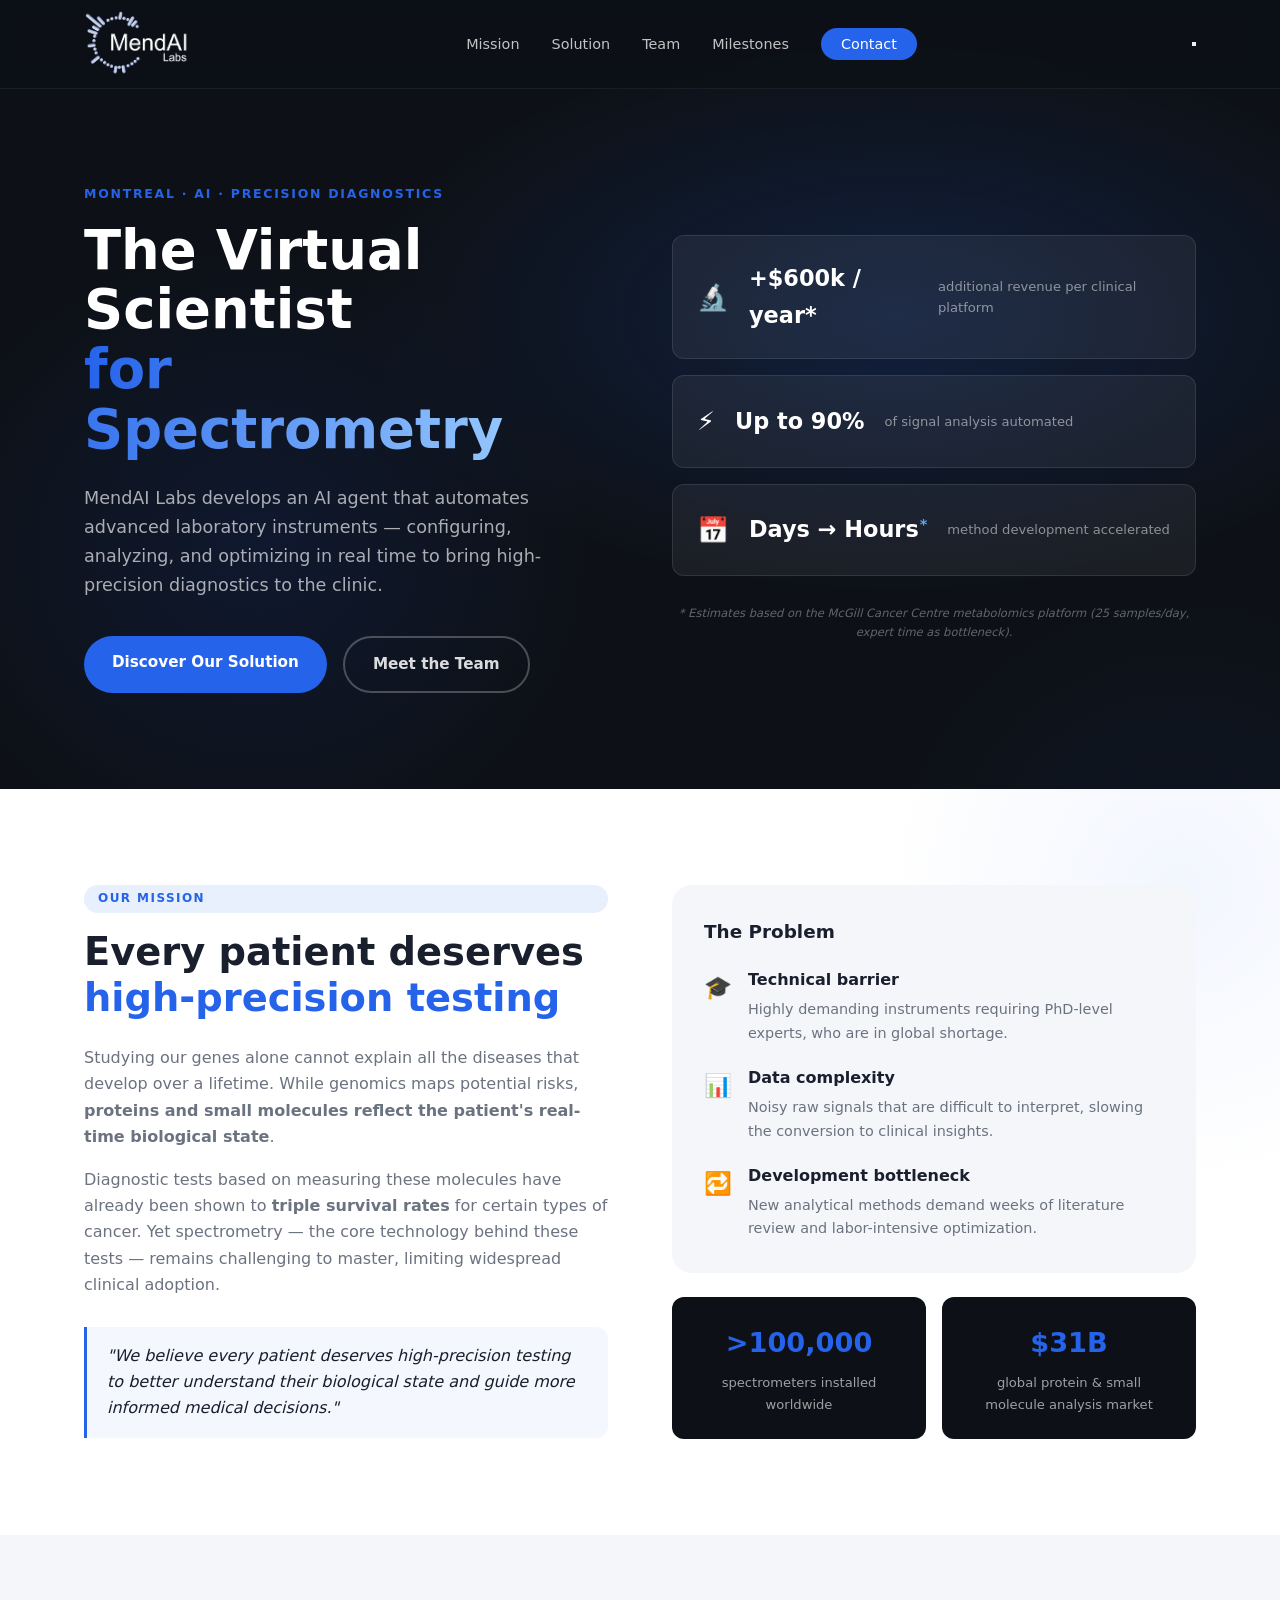
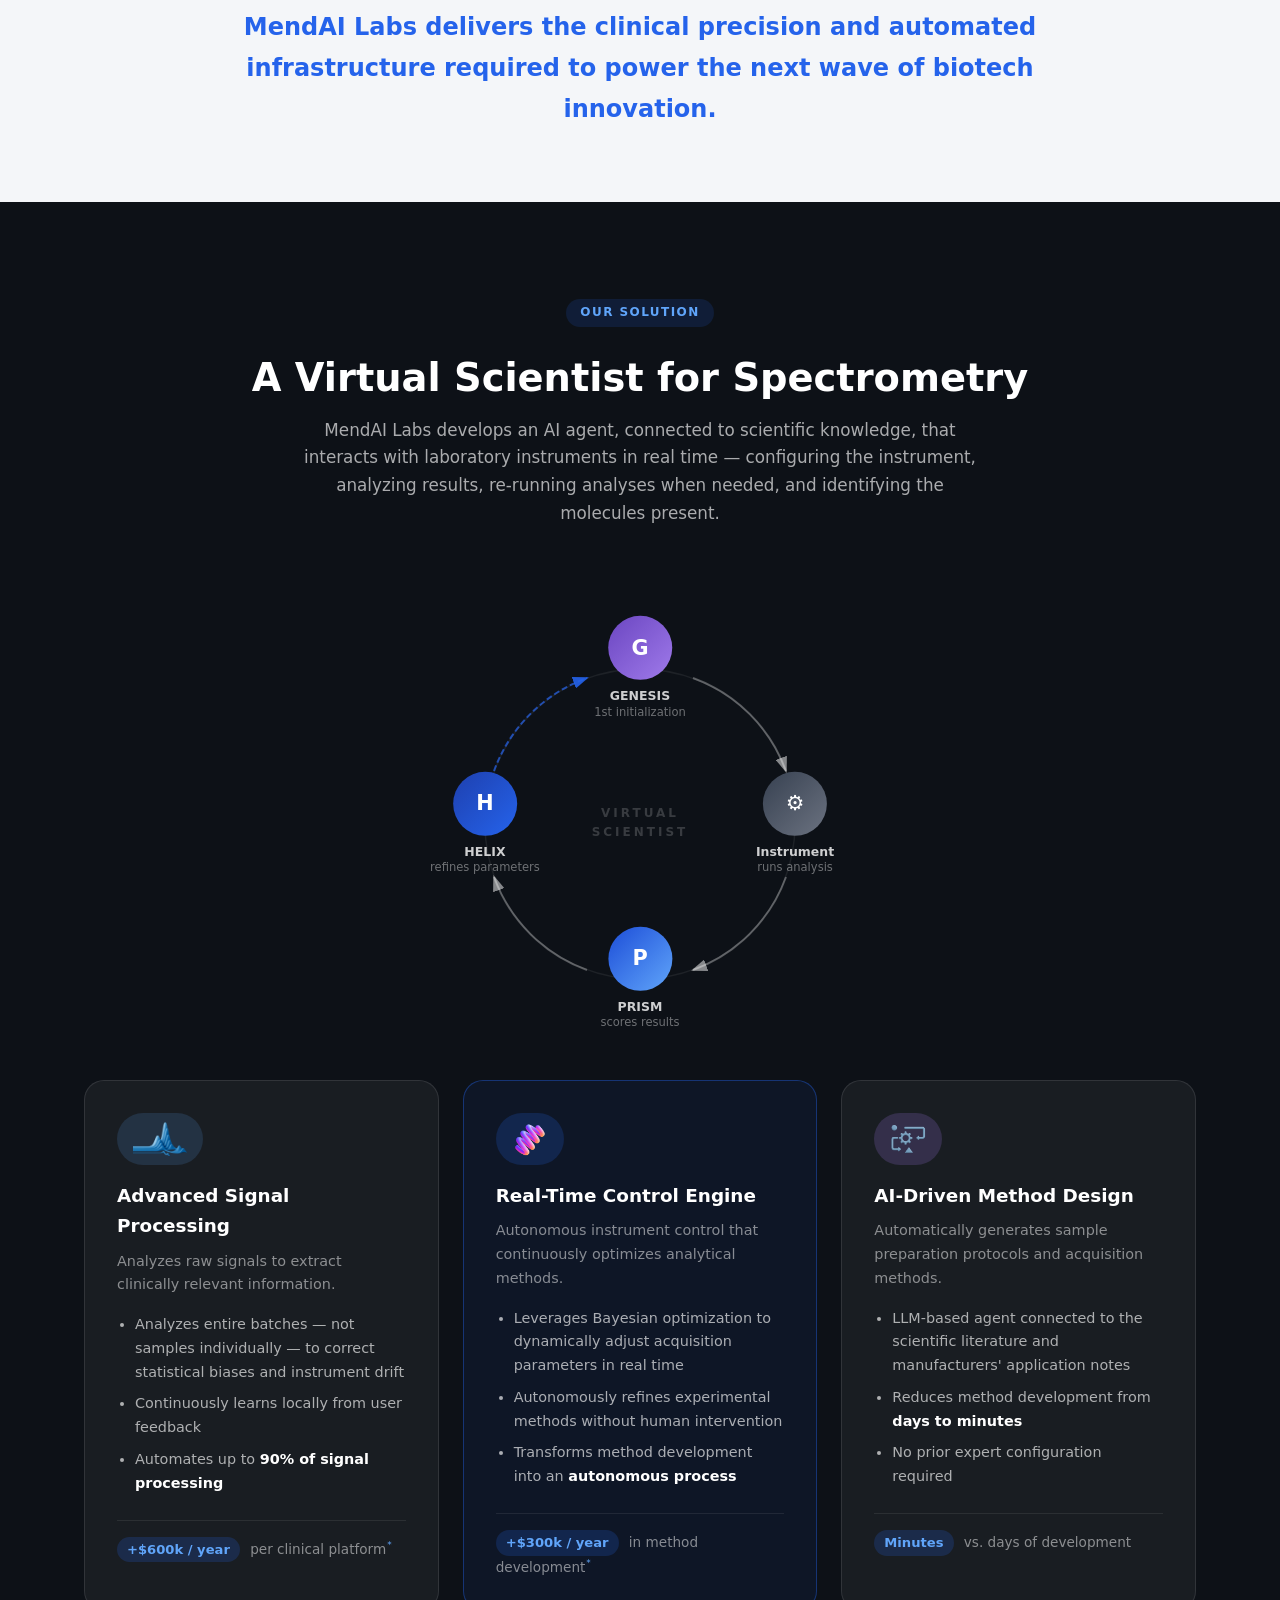
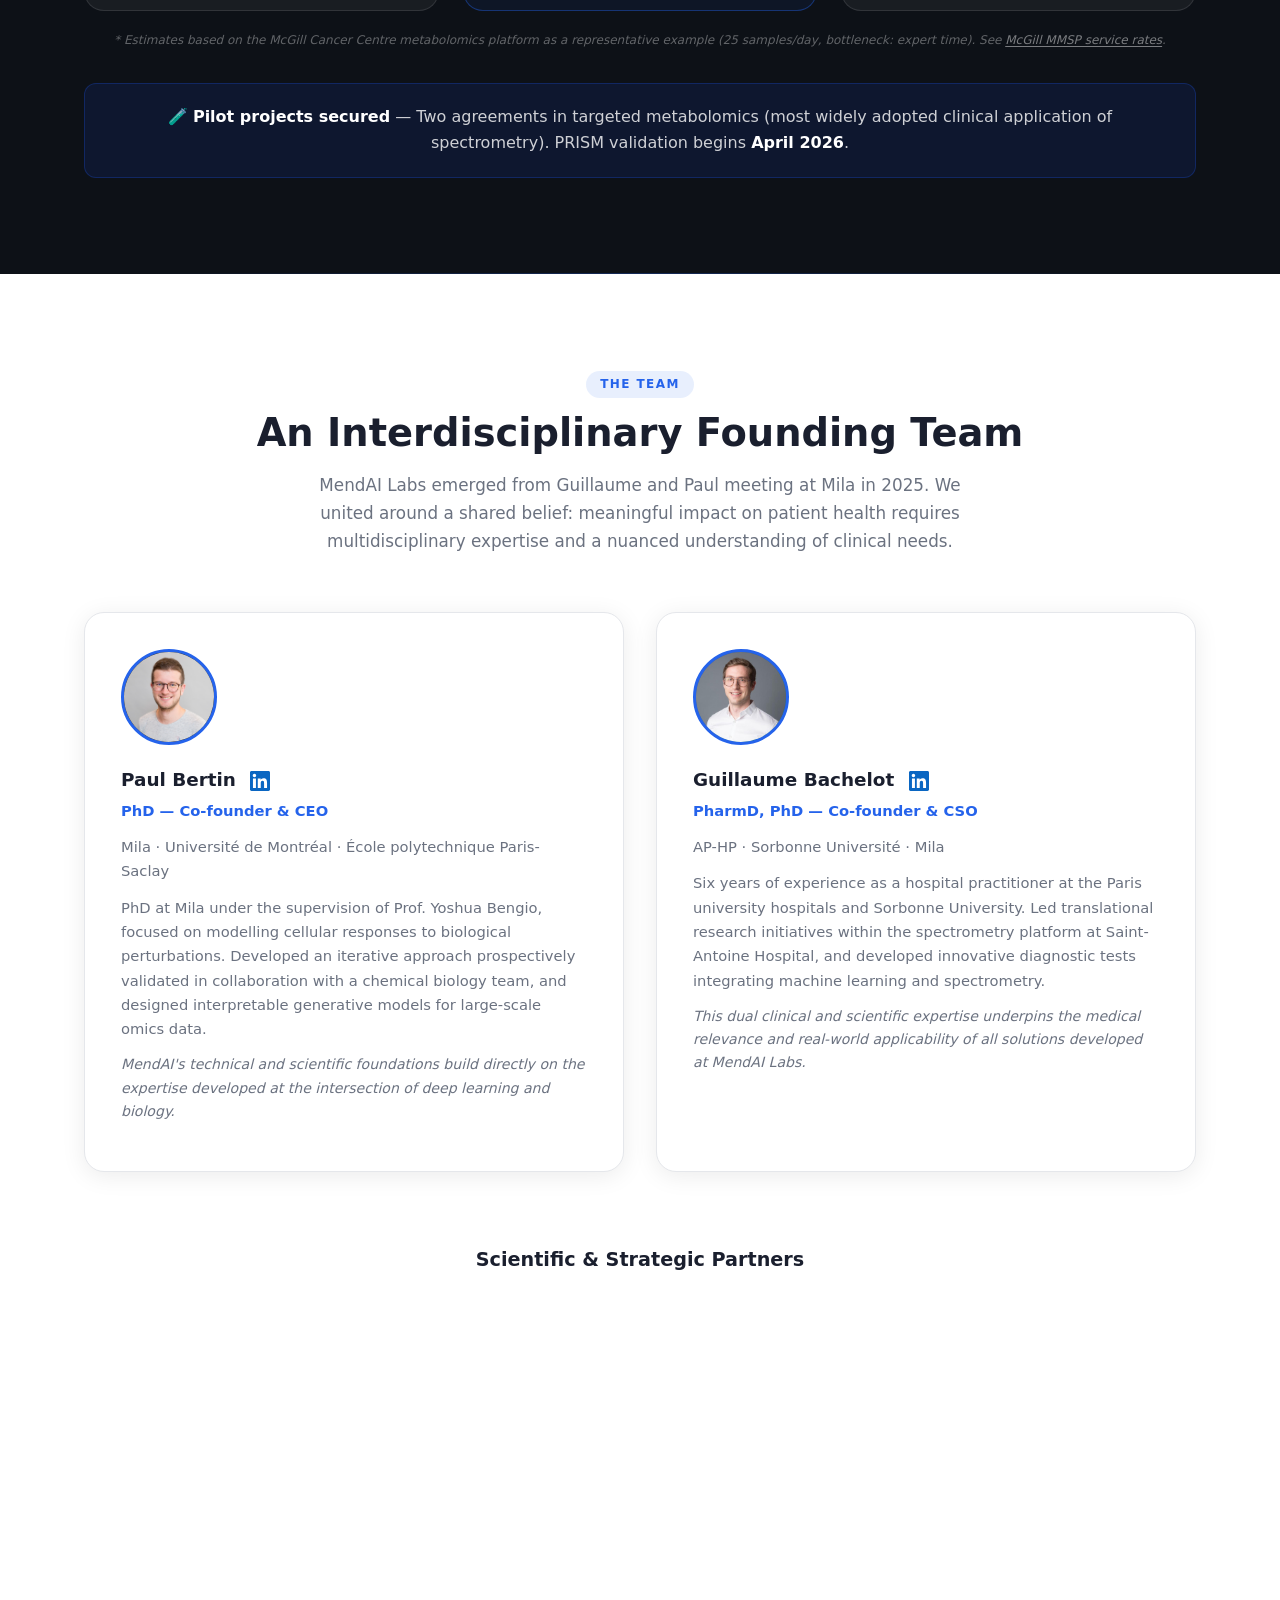
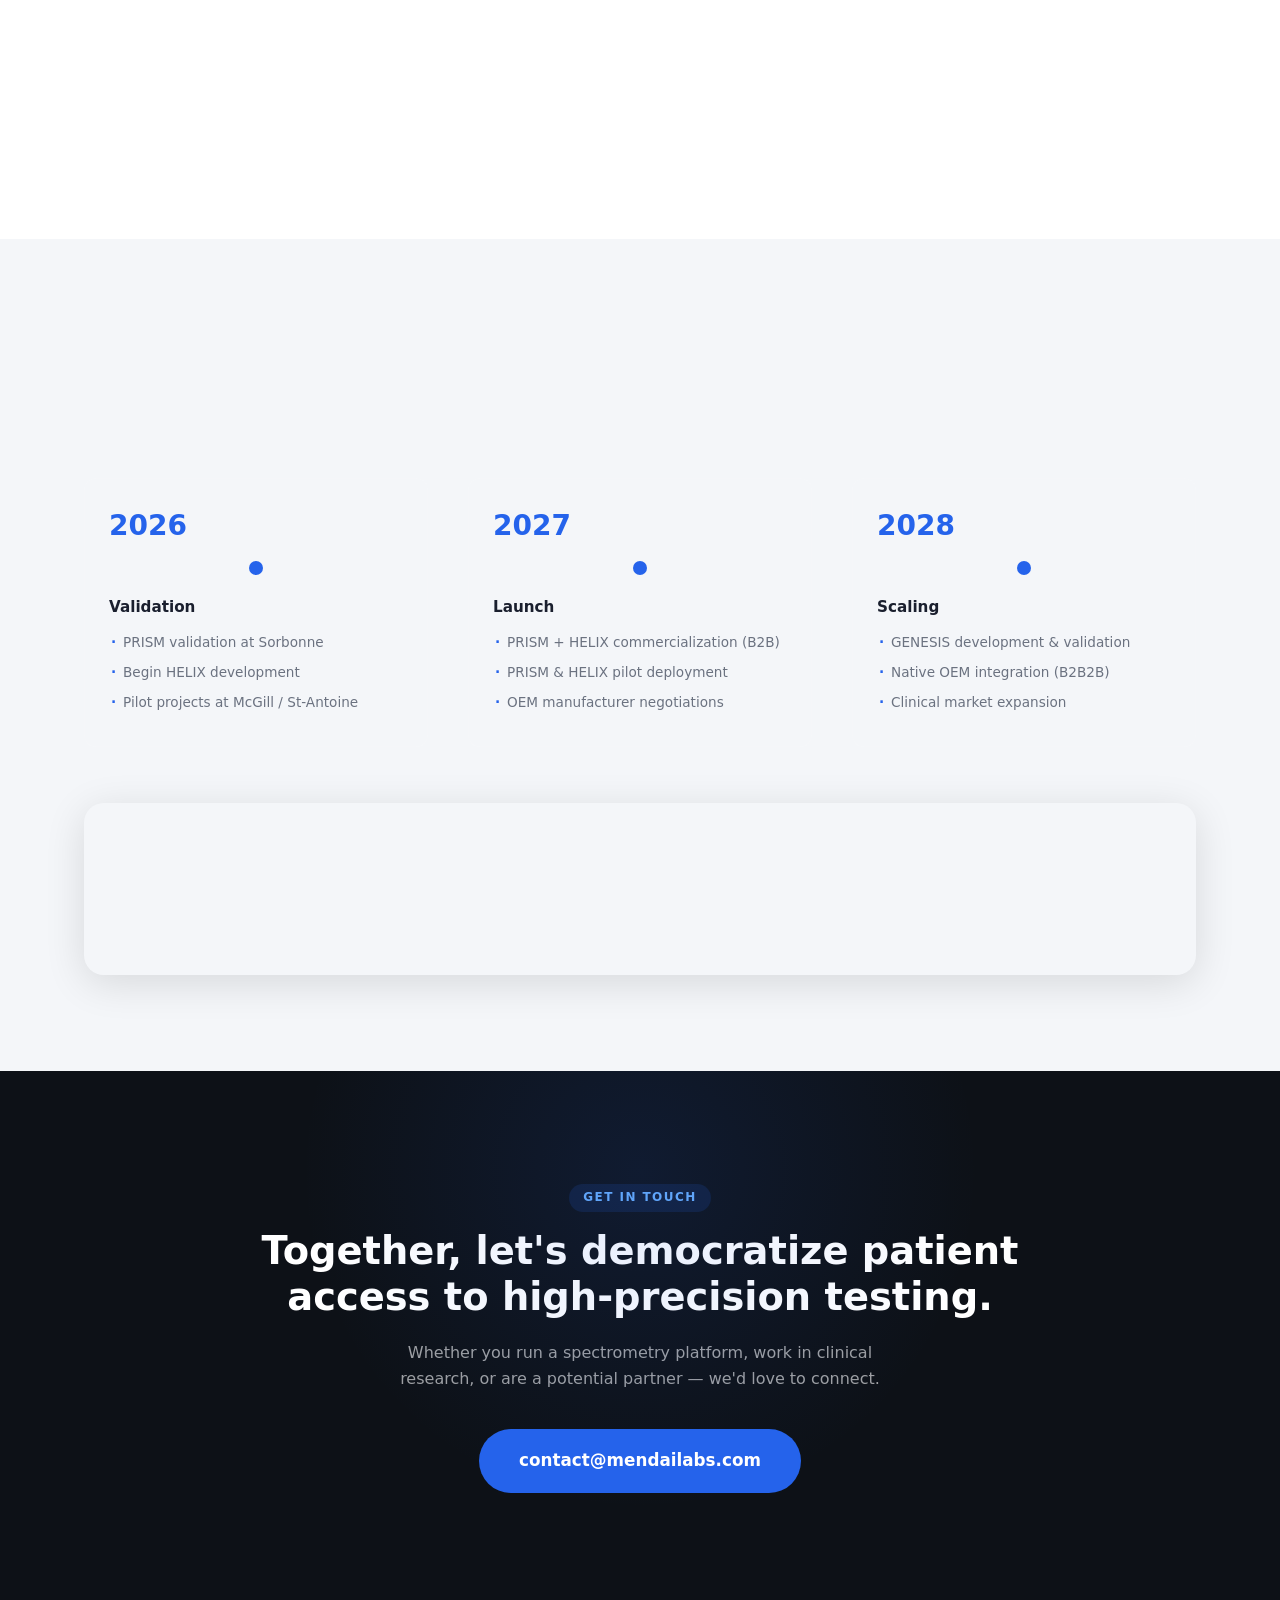
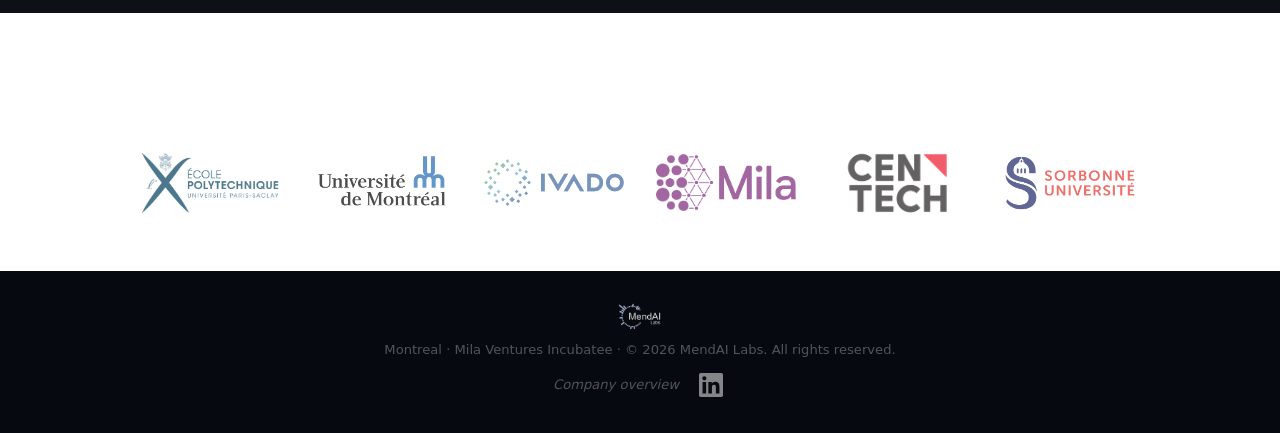
==== commit 70c72e1f: "add linkedin" ====
--- a/index.html
+++ b/index.html
@@ -281,7 +281,14 @@
           <div class="founder-avatar photo">
             <img src="assets/images/paul.jpg" alt="Paul Bertin" onerror="this.parentElement.textContent='PB'" />
           </div>
-          <h3>Paul Bertin</h3>
+          <h3>
+            Paul Bertin
+            <a href="https://www.linkedin.com/in/paul-bertin-1a04b9113/" target="_blank" rel="noopener" class="social-link">
+              <svg xmlns="http://www.w3.org/2000/svg" width="20" height="20" viewBox="0 0 24 24" fill="#0A66C2">
+                <path d="M20.447 20.452h-3.554v-5.569c0-1.328-.027-3.037-1.852-3.037-1.853 0-2.136 1.445-2.136 2.939v5.667H9.351V9h3.414v1.561h.046c.477-.9 1.637-1.85 3.37-1.85 3.601 0 4.267 2.37 4.267 5.455v6.286zM5.337 7.433c-1.144 0-2.063-.926-2.063-2.065 0-1.138.92-2.063 2.063-2.063 1.14 0 2.064.925 2.064 2.063 0 1.139-.925 2.065-2.064 2.065zm1.782 13.019H3.555V9h3.564v11.452zM22.225 0H1.771C.792 0 0 .774 0 1.729v20.542C0 23.227.792 24 1.771 24h20.451C23.2 24 24 23.227 24 22.271V1.729C24 .774 23.2 0 22.225 0z"/>
+              </svg>
+            </a>
+          </h3>
           <p class="founder-title">PhD — Co-founder &amp; CEO</p>
           <p class="founder-affil">Mila · Université de Montréal · École polytechnique Paris-Saclay</p>
           <p>
@@ -301,7 +308,14 @@
           <div class="founder-avatar gb photo">
             <img src="assets/images/guillaume.jpg" alt="Guillaume Bachelot" onerror="this.parentElement.textContent='GB'" />
           </div>
-          <h3>Guillaume Bachelot</h3>
+          <h3>
+            Guillaume Bachelot
+            <a href="https://www.linkedin.com/in/guillaume-bachelot-73557153/" target="_blank" rel="noopener" class="social-link">
+              <svg xmlns="http://www.w3.org/2000/svg" width="20" height="20" viewBox="0 0 24 24" fill="#0A66C2">
+                <path d="M20.447 20.452h-3.554v-5.569c0-1.328-.027-3.037-1.852-3.037-1.853 0-2.136 1.445-2.136 2.939v5.667H9.351V9h3.414v1.561h.046c.477-.9 1.637-1.85 3.37-1.85 3.601 0 4.267 2.37 4.267 5.455v6.286zM5.337 7.433c-1.144 0-2.063-.926-2.063-2.065 0-1.138.92-2.063 2.063-2.063 1.14 0 2.064.925 2.064 2.063 0 1.139-.925 2.065-2.064 2.065zm1.782 13.019H3.555V9h3.564v11.452zM22.225 0H1.771C.792 0 0 .774 0 1.729v20.542C0 23.227.792 24 1.771 24h20.451C23.2 24 24 23.227 24 22.271V1.729C24 .774 23.2 0 22.225 0z"/>
+              </svg>
+            </a>
+          </h3>
           <p class="founder-title">PharmD, PhD — Co-founder &amp; CSO</p>
           <p class="founder-affil">AP-HP · Sorbonne Université · Mila</p>
           <p>
@@ -486,7 +500,14 @@
         <span class="nav-logo-fallback"><span class="logo-dot"></span>MendAI <strong>Labs</strong></span>
       </span>
       <p>Montreal · Mila Ventures Incubatee · © 2026 MendAI Labs. All rights reserved.</p>
-      <p class="footer-disclaimer">Company overview</p>
+      <div class="footer-bottom">
+        <p class="footer-disclaimer">Company overview</p>
+        <a href="https://www.linkedin.com/company/mendai-labs/posts/?feedView=all" target="_blank" rel="noopener" class="footer-social">
+          <svg xmlns="http://www.w3.org/2000/svg" width="24" height="24" viewBox="0 0 24 24" fill="currentColor">
+            <path d="M20.447 20.452h-3.554v-5.569c0-1.328-.027-3.037-1.852-3.037-1.853 0-2.136 1.445-2.136 2.939v5.667H9.351V9h3.414v1.561h.046c.477-.9 1.637-1.85 3.37-1.85 3.601 0 4.267 2.37 4.267 5.455v6.286zM5.337 7.433c-1.144 0-2.063-.926-2.063-2.065 0-1.138.92-2.063 2.063-2.063 1.14 0 2.064.925 2.064 2.063 0 1.139-.925 2.065-2.064 2.065zm1.782 13.019H3.555V9h3.564v11.452zM22.225 0H1.771C.792 0 0 .774 0 1.729v20.542C0 23.227.792 24 1.771 24h20.451C23.2 24 24 23.227 24 22.271V1.729C24 .774 23.2 0 22.225 0z"/>
+          </svg>
+        </a>
+      </div>
     </div>
   </footer>
 
--- a/assets/css/style.css
+++ b/assets/css/style.css
@@ -757,6 +757,46 @@
 .footer-disclaimer { font-style: italic; }
 .footer .nav-logo { color: rgba(255,255,255,.7); font-size: 1rem; }
 
+/* Social links for LinkedIn */
+.social-link {
+  display: inline-flex;
+  align-items: center;
+  justify-content: center;
+  margin-left: 8px;
+  transition: opacity 0.3s ease;
+  vertical-align: middle;
+}
+.social-link:hover {
+  opacity: 0.8;
+}
+.social-link svg {
+  width: 20px;
+  height: 20px;
+}
+
+/* Footer social link */
+.footer-bottom {
+  display: flex;
+  align-items: center;
+  gap: 16px;
+  justify-content: center;
+}
+.footer-social {
+  display: inline-flex;
+  align-items: center;
+  justify-content: center;
+  color: rgba(255, 255, 255, 0.5);
+  transition: color 0.3s ease;
+  padding: 4px;
+}
+.footer-social:hover {
+  color: #0A66C2;
+}
+.footer-social svg {
+  width: 24px;
+  height: 24px;
+}
+
 /* =====================================================
    RESPONSIVE
    ===================================================== */
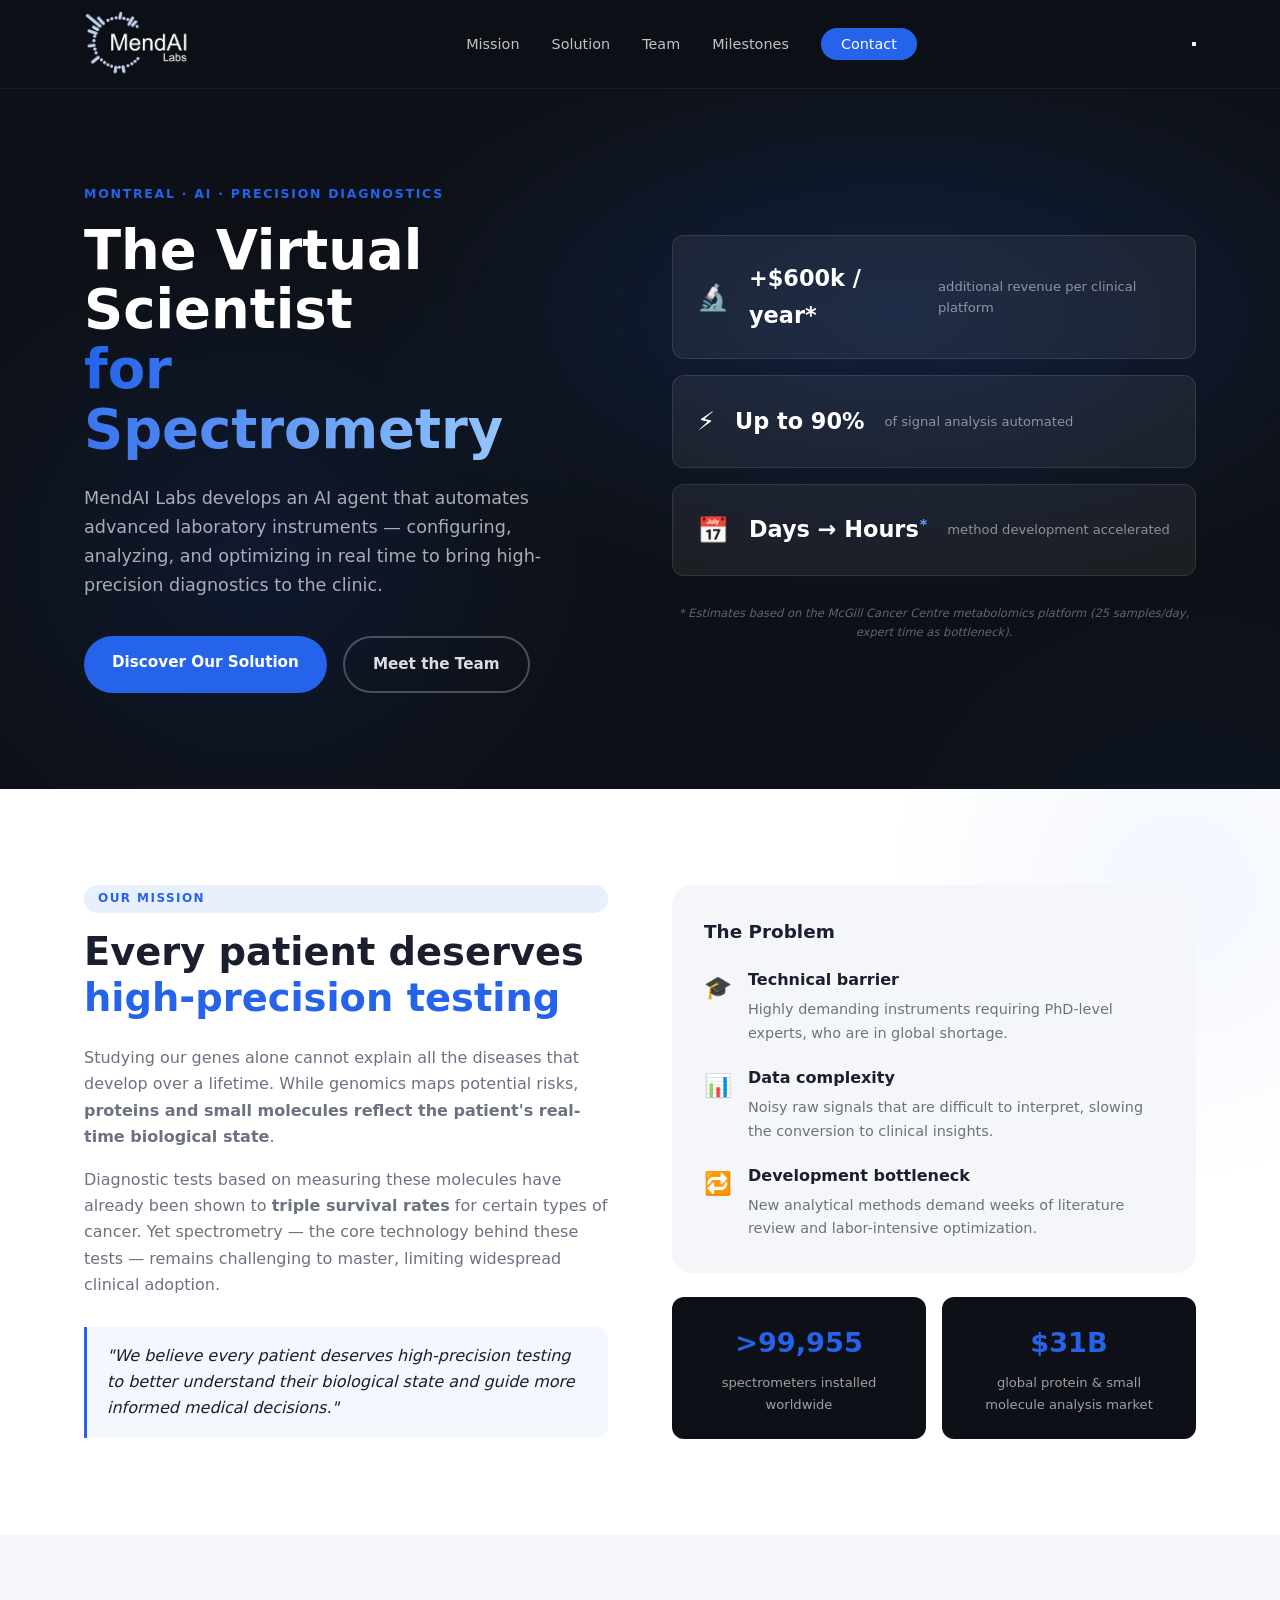
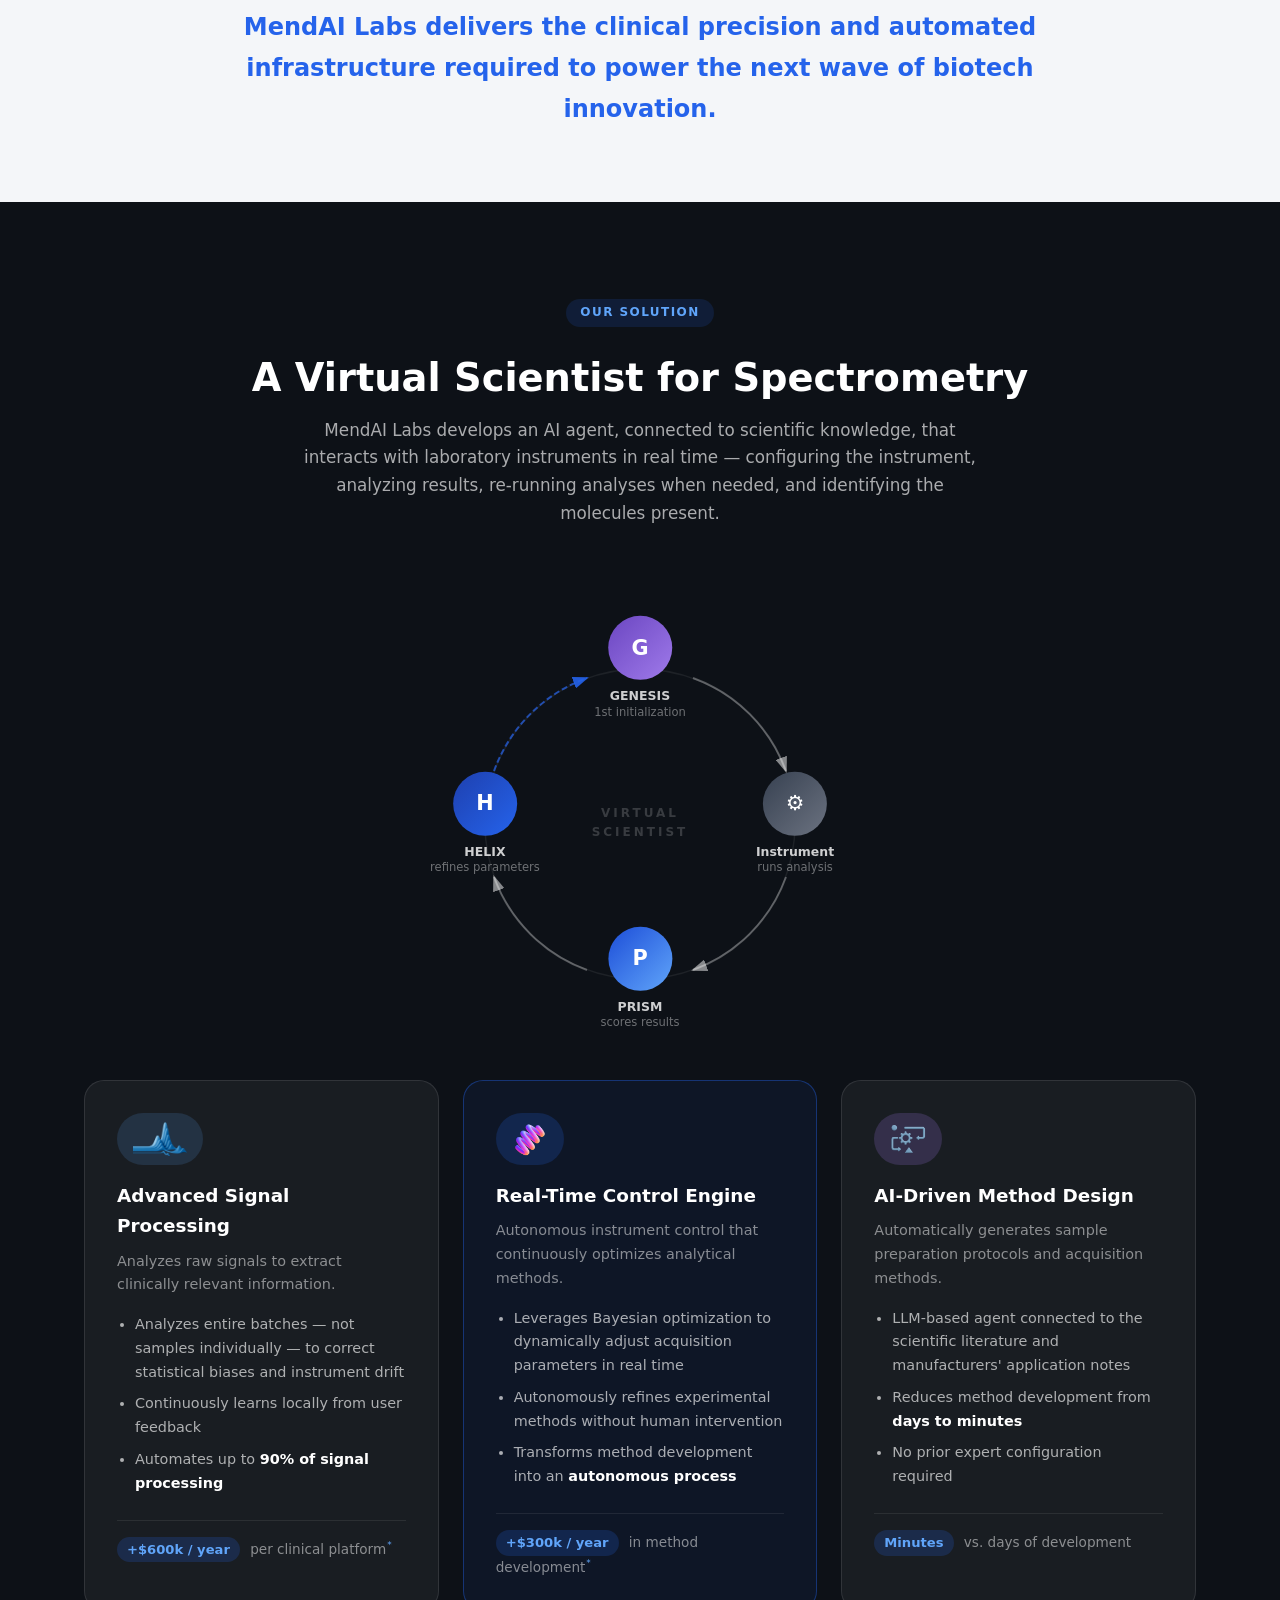
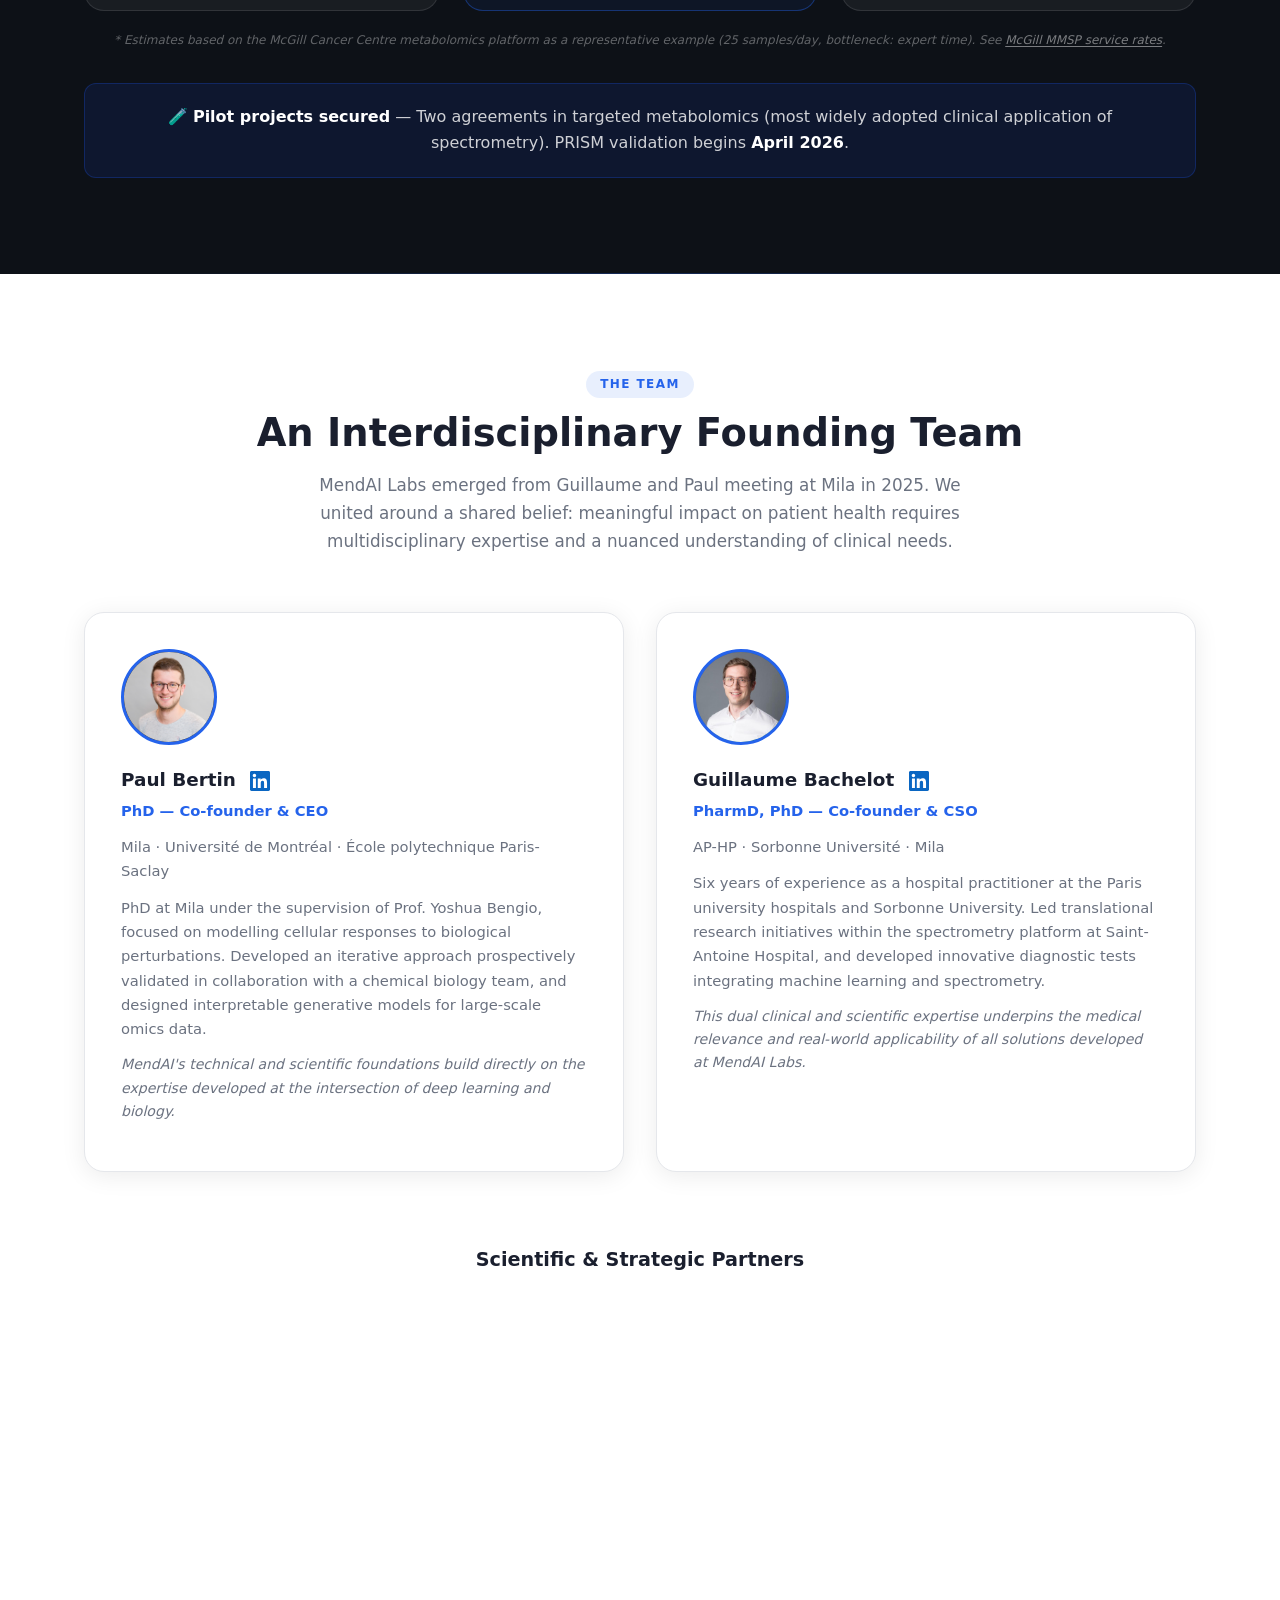
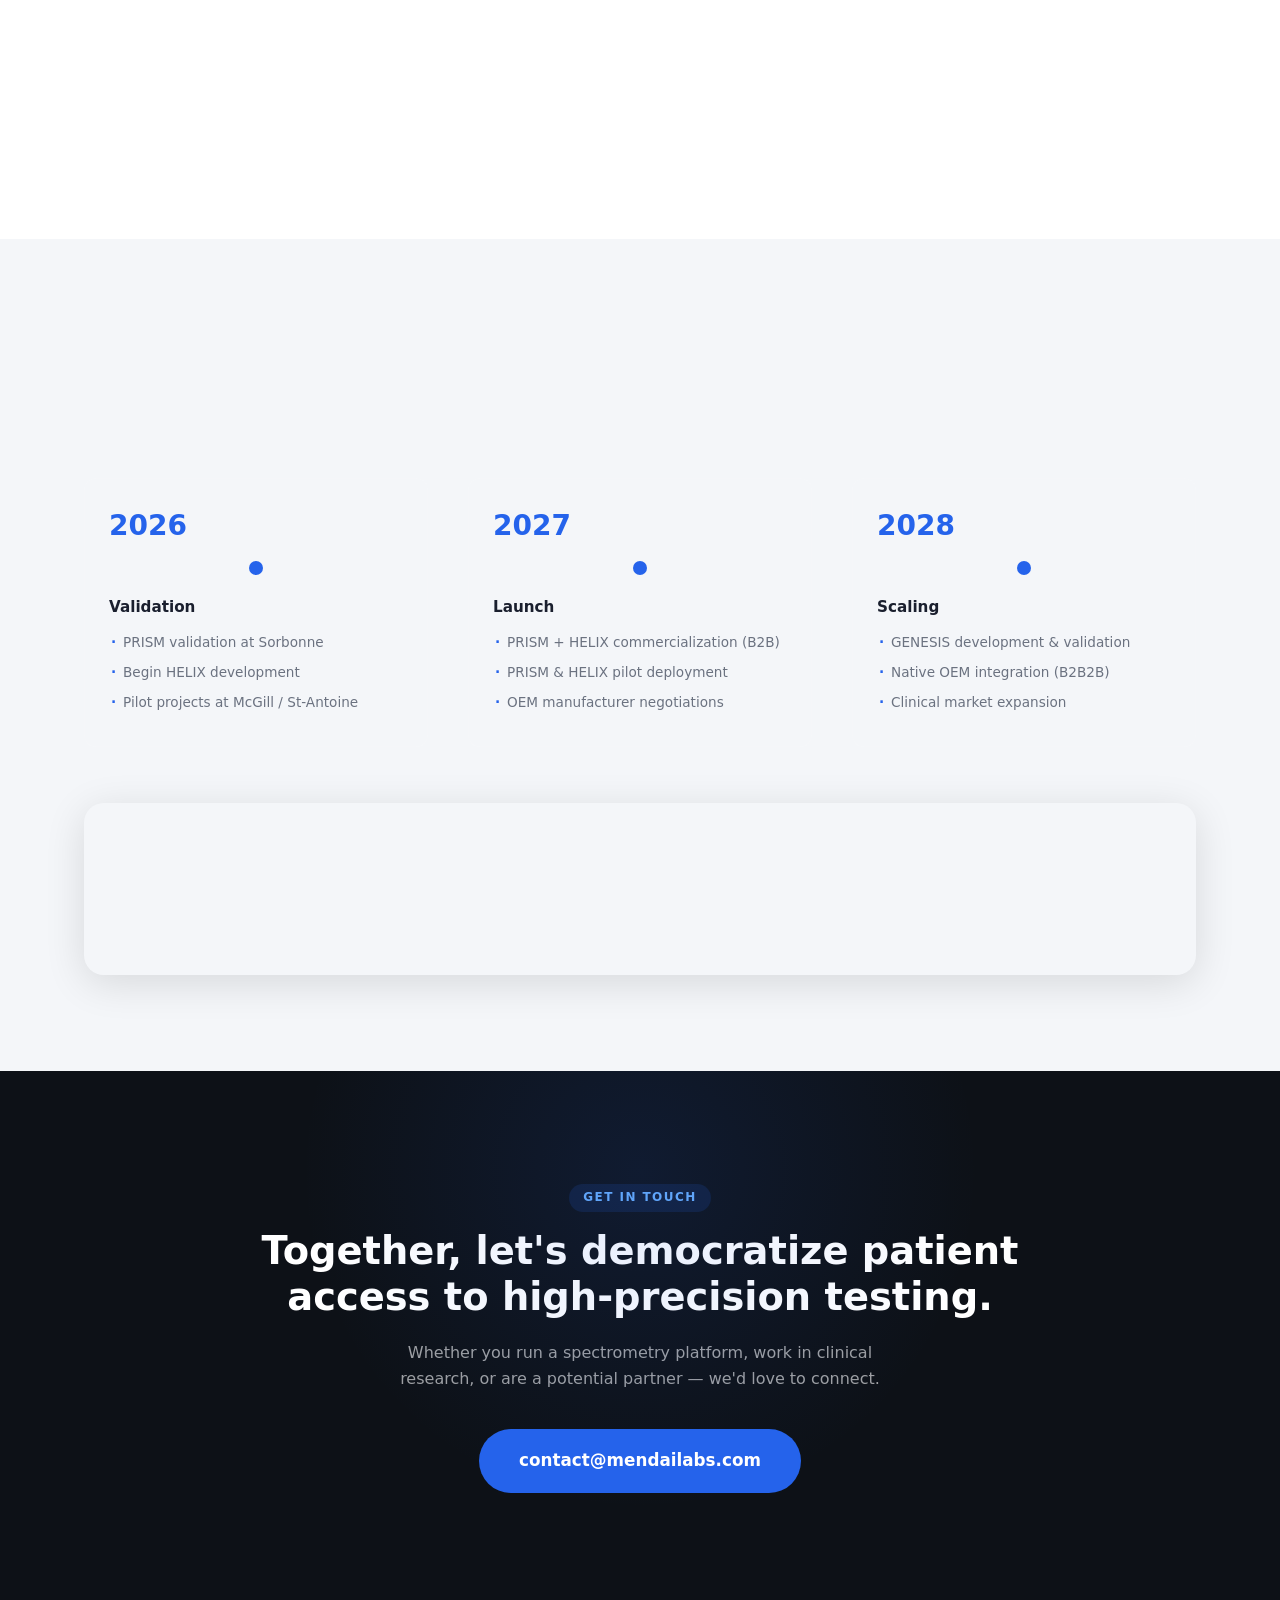
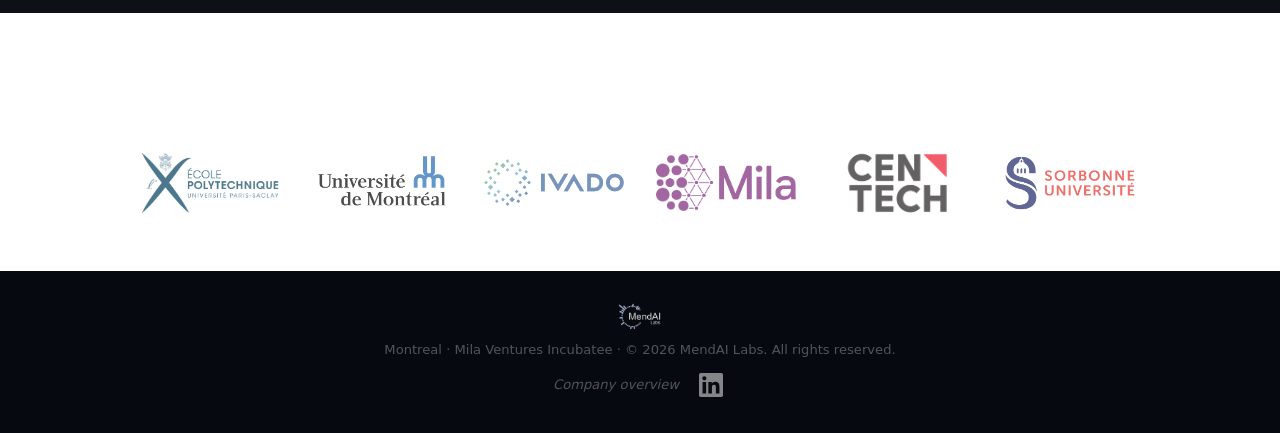
==== commit 6fe847b5: "add photos" ====
--- a/index.html
+++ b/index.html
@@ -337,22 +337,30 @@
         <h3 class="partners-title">Scientific &amp; Strategic Partners</h3>
         <div class="partners-grid">
           <div class="partner-card">
-            <div class="partner-avatar">JC</div>
+            <div class="partner-avatar photo">
+              <img src="assets/images/jc.png" alt="Jacques Corbeil" onerror="this.style.display='none';this.parentElement.textContent='JC'" />
+            </div>
             <p class="partner-name">Jacques Corbeil</p>
             <p class="partner-role">Professor of Medicine, Research Chair in Medical Genomics</p>
           </div>
           <div class="partner-card">
-            <div class="partner-avatar">AL</div>
+            <div class="partner-avatar photo">
+              <img src="assets/images/alb.png" alt="Alexandre Le Bouthillier" onerror="this.style.display='none';this.parentElement.textContent='AL'" />
+            </div>
             <p class="partner-name">Alexandre Le Bouthillier</p>
             <p class="partner-role">Member of the Mila Board of Directors — Investor &amp; Entrepreneur</p>
           </div>
           <div class="partner-card">
-            <div class="partner-avatar">AL2</div>
+            <div class="partner-avatar photo">
+              <img src="assets/images/al.jpeg" alt="Antonin Lamazière" onerror="this.style.display='none';this.parentElement.textContent='AL'" />
+            </div>
             <p class="partner-name">Antonin Lamazière</p>
             <p class="partner-role">Head of Clinical Metabolomics, Saint-Antoine Hospital</p>
           </div>
           <div class="partner-card">
-            <div class="partner-avatar">SU</div>
+            <div class="partner-avatar photo">
+              <img src="assets/images/su.png" alt="Sorbonne Université" onerror="this.style.display='none';this.parentElement.textContent='SU'" />
+            </div>
             <p class="partner-name">Sorbonne Université</p>
             <p class="partner-role">Partner institution for PRISM &amp; HELIX validation — clinical research expertise</p>
           </div>
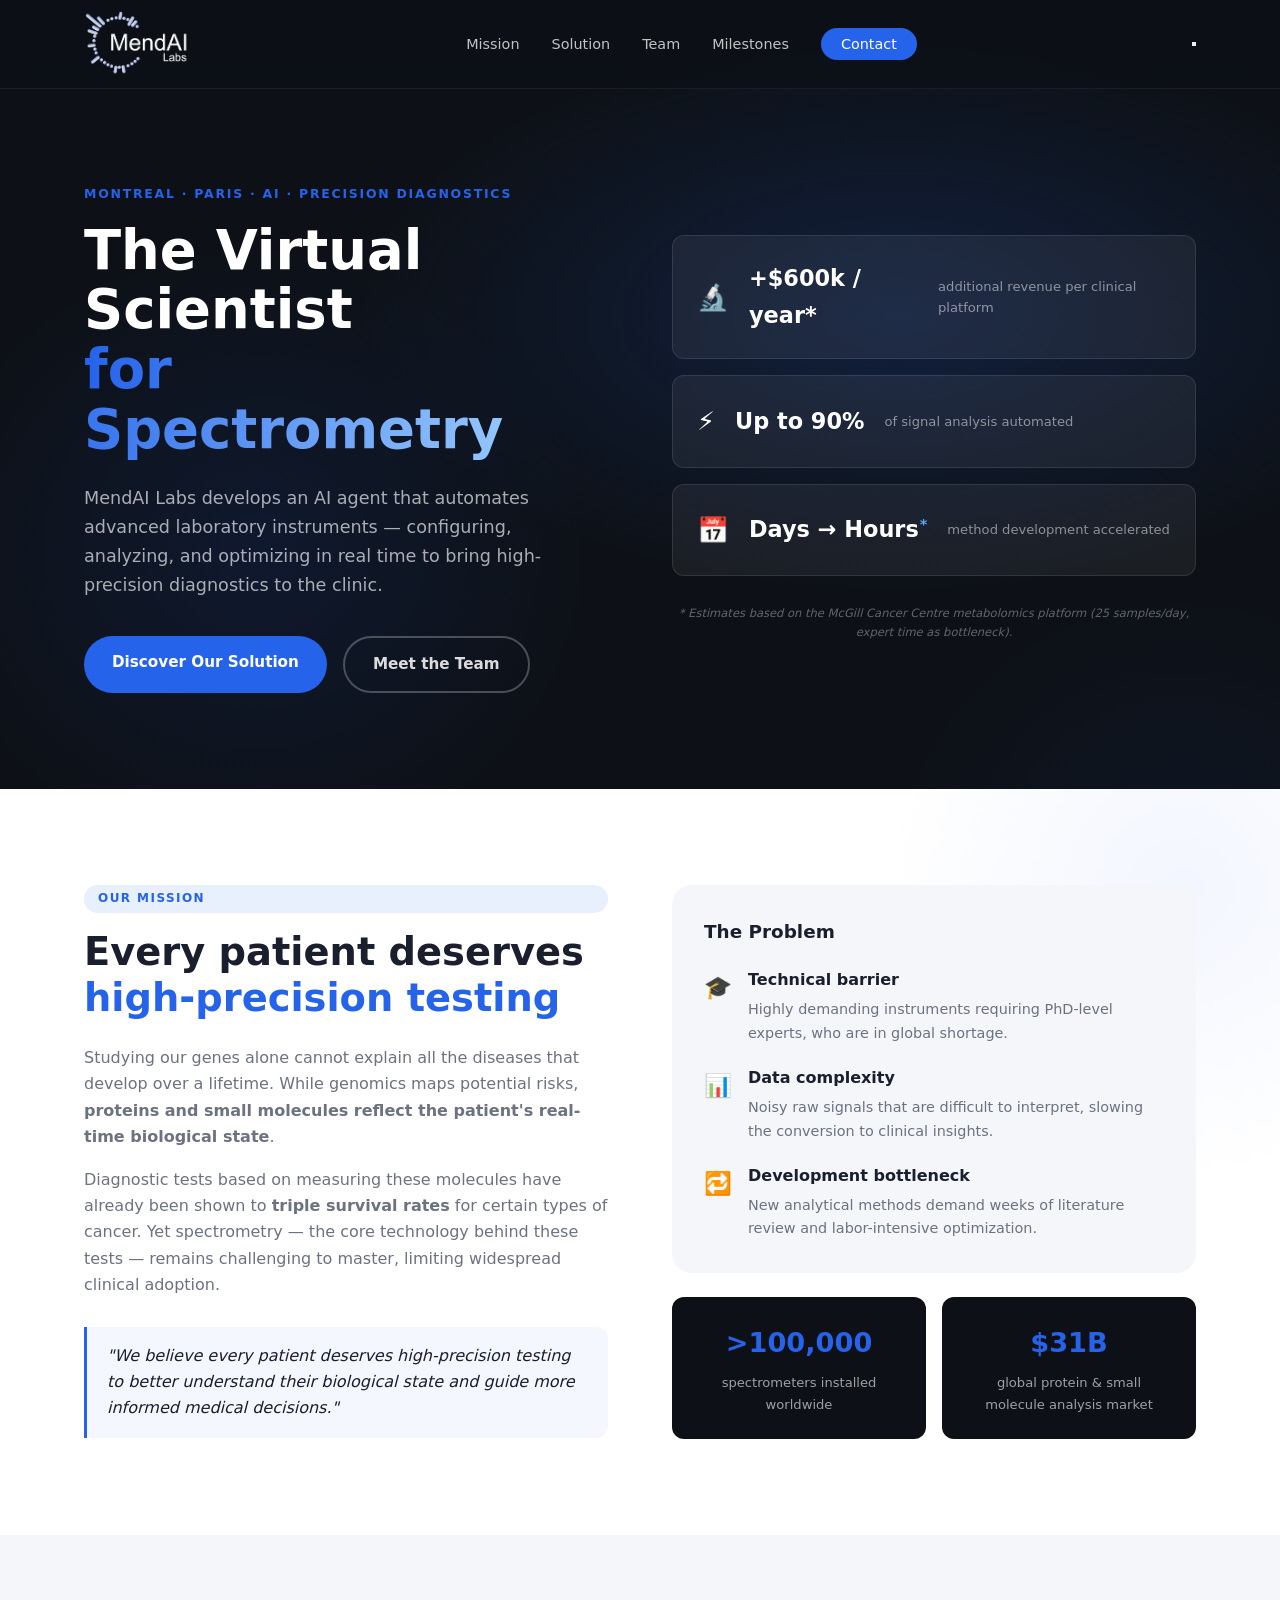
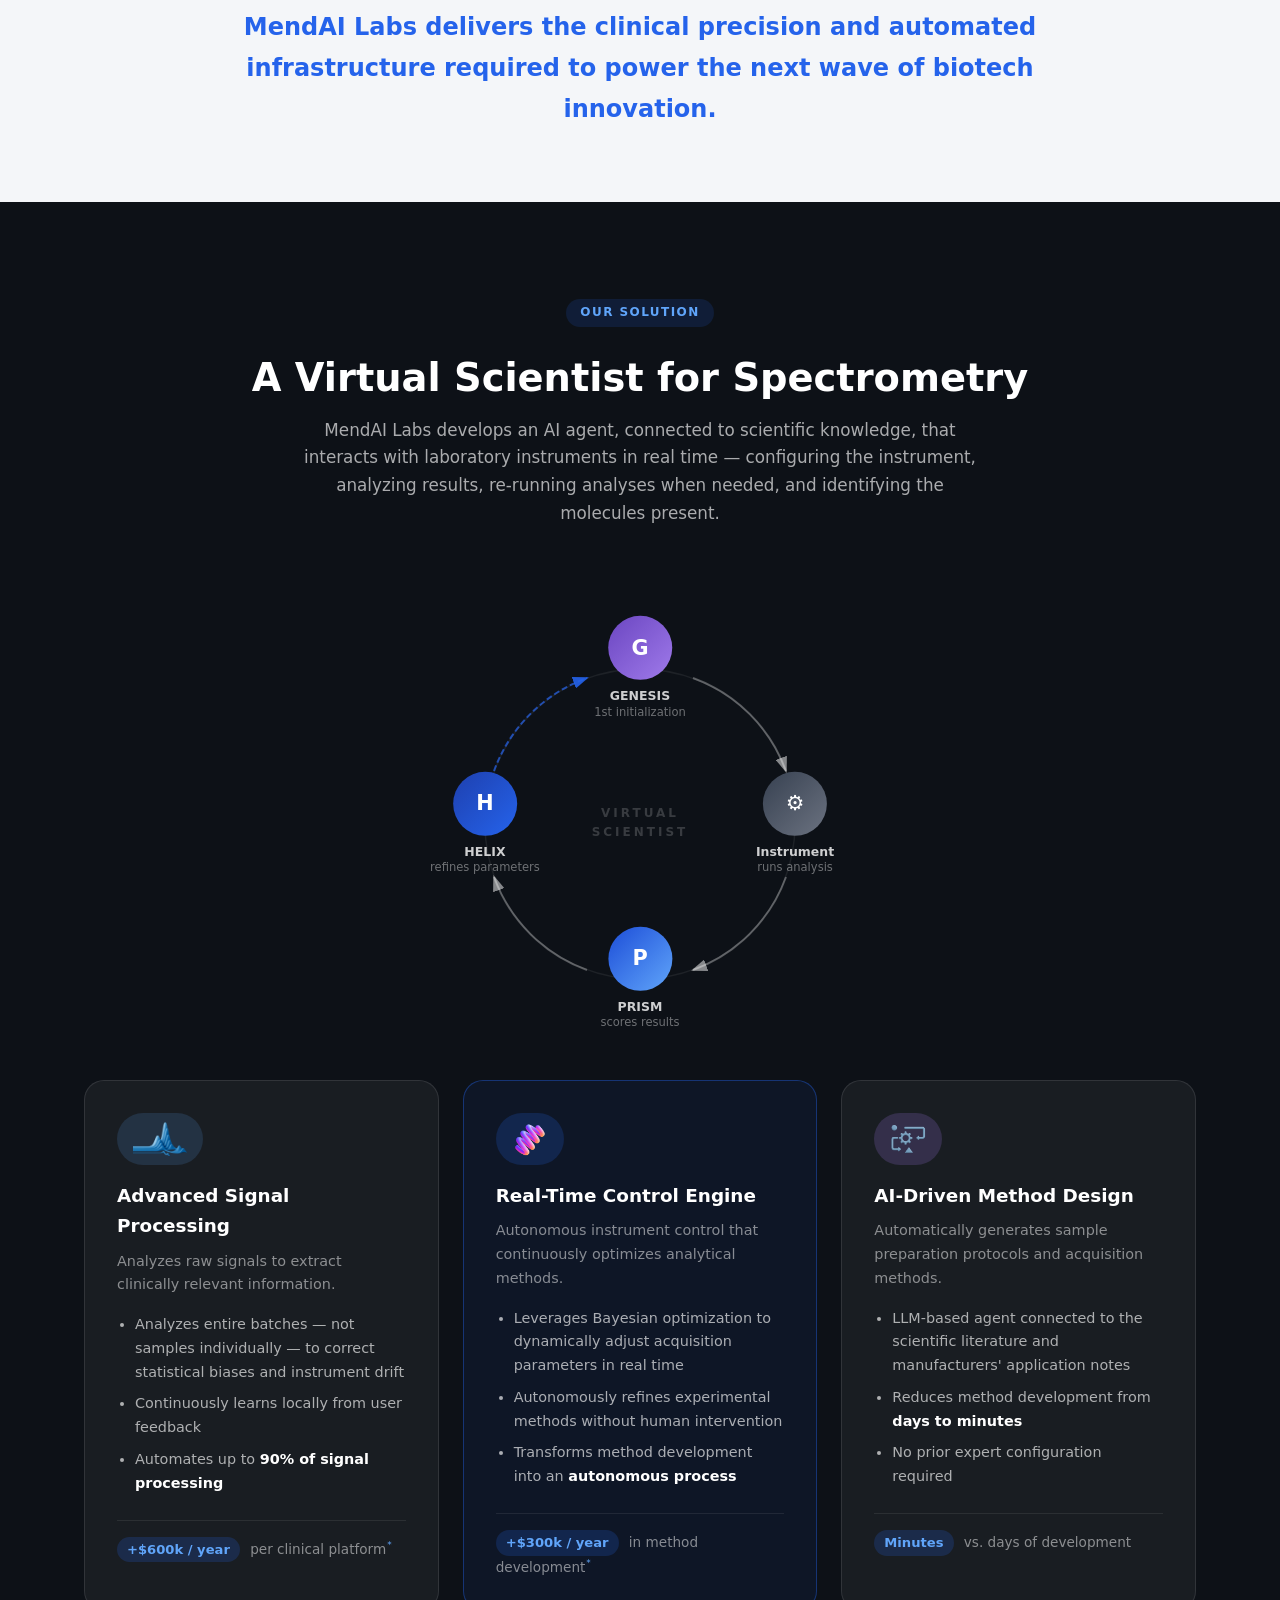
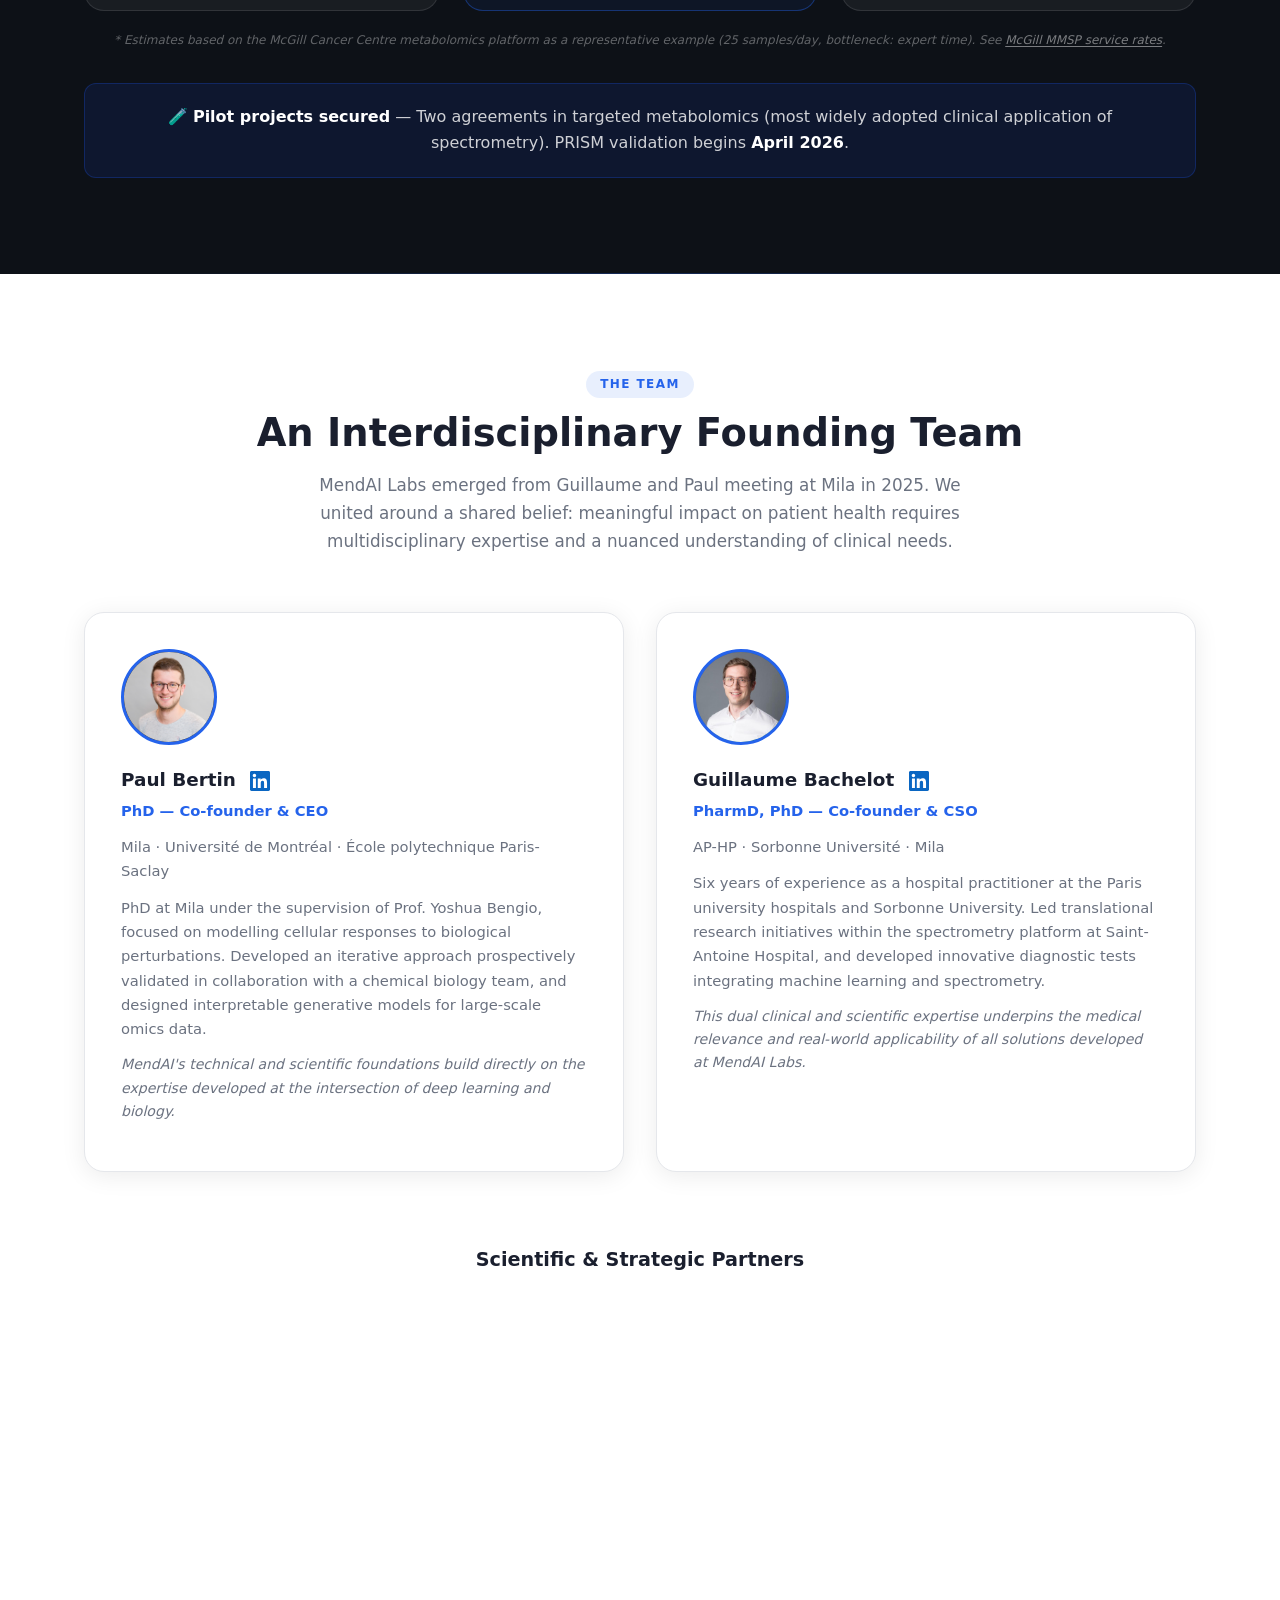
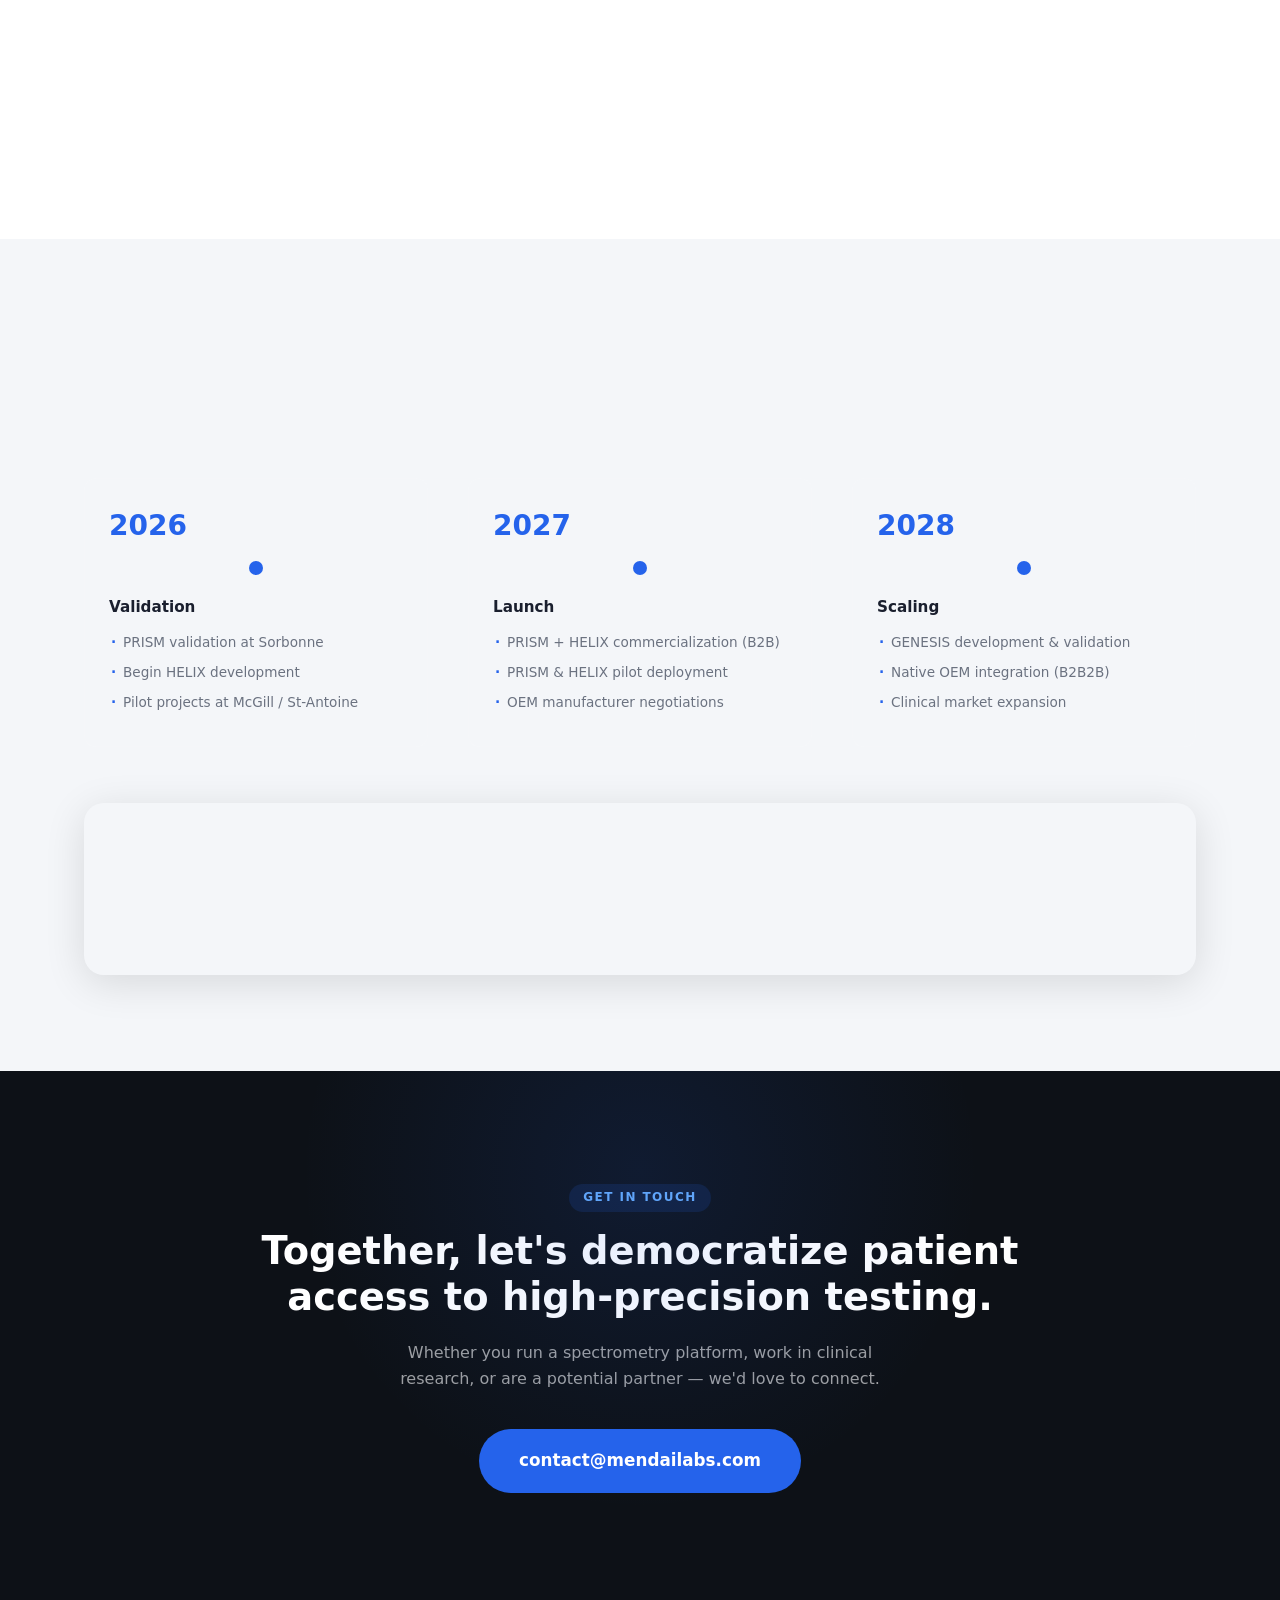
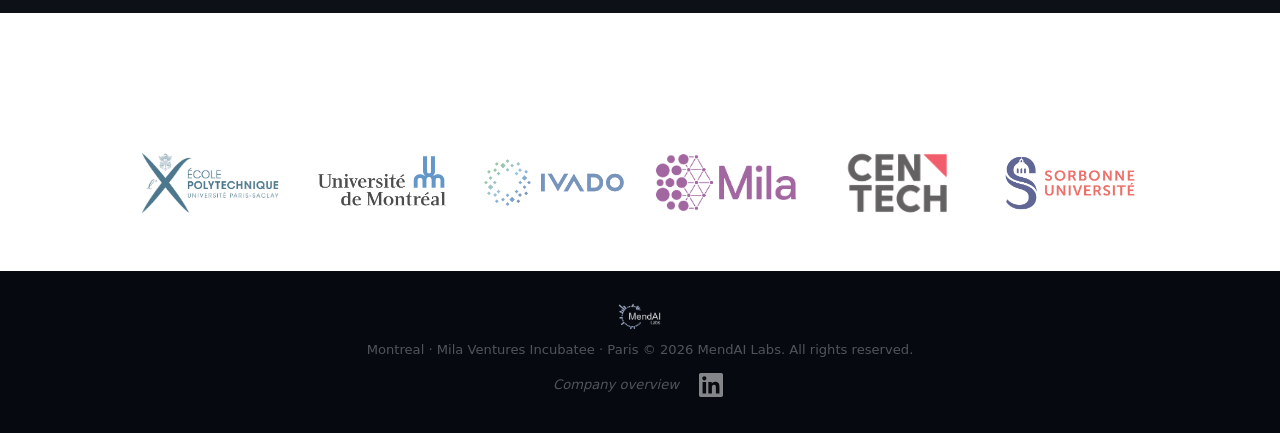
==== commit c748411f: "add assets/images/su2.jpg" ====
--- a/index.html
+++ b/index.html
@@ -32,7 +32,7 @@
   <section class="hero" id="top">
     <div class="hero-inner">
       <div class="hero-text">
-        <p class="hero-eyebrow">Montreal · AI · Precision Diagnostics</p>
+        <p class="hero-eyebrow">Montreal · Paris · AI · Precision Diagnostics</p>
         <h1>The Virtual Scientist<br /><span class="accent">for Spectrometry</span></h1>
         <p class="hero-sub">
           MendAI Labs develops an AI agent that automates advanced laboratory
@@ -355,11 +355,11 @@
               <img src="assets/images/al.jpeg" alt="Antonin Lamazière" onerror="this.style.display='none';this.parentElement.textContent='AL'" />
             </div>
             <p class="partner-name">Antonin Lamazière</p>
-            <p class="partner-role">Head of Clinical Metabolomics, Saint-Antoine Hospital</p>
+            <p class="partner-role">Head of Clinical Metabolomics, Saint-Antoine Hospital, AP-HP, Paris</p>
           </div>
           <div class="partner-card">
             <div class="partner-avatar photo">
-              <img src="assets/images/su.png" alt="Sorbonne Université" onerror="this.style.display='none';this.parentElement.textContent='SU'" />
+              <img src="assets/images/su2.jpg" alt="Sorbonne Université" onerror="this.style.display='none';this.parentElement.textContent='SU'" />
             </div>
             <p class="partner-name">Sorbonne Université</p>
             <p class="partner-role">Partner institution for PRISM &amp; HELIX validation — clinical research expertise</p>
@@ -507,7 +507,7 @@
              onerror="this.style.display='none';this.nextElementSibling.style.display='flex'" />
         <span class="nav-logo-fallback"><span class="logo-dot"></span>MendAI <strong>Labs</strong></span>
       </span>
-      <p>Montreal · Mila Ventures Incubatee · © 2026 MendAI Labs. All rights reserved.</p>
+      <p>Montreal · Mila Ventures Incubatee · Paris © 2026 MendAI Labs. All rights reserved.</p>
       <div class="footer-bottom">
         <p class="footer-disclaimer">Company overview</p>
         <a href="https://www.linkedin.com/company/mendai-labs/posts/?feedView=all" target="_blank" rel="noopener" class="footer-social">
--- a/assets/css/style.css
+++ b/assets/css/style.css
@@ -581,6 +581,17 @@
   display: flex; align-items: center; justify-content: center;
   margin: 0 auto 12px;
 }
+.partner-avatar.photo {
+  overflow: hidden;
+  padding: 0;
+}
+.partner-avatar.photo img {
+  width: 100%;
+  height: 100%;
+  object-fit: cover;
+  object-position: top center;
+  display: block;
+}
 .partner-name { font-weight: 700; font-size: 0.9rem; color: var(--text); margin-bottom: 4px; }
 .partner-role { font-size: 0.8rem; color: var(--text-muted); margin: 0; }
 
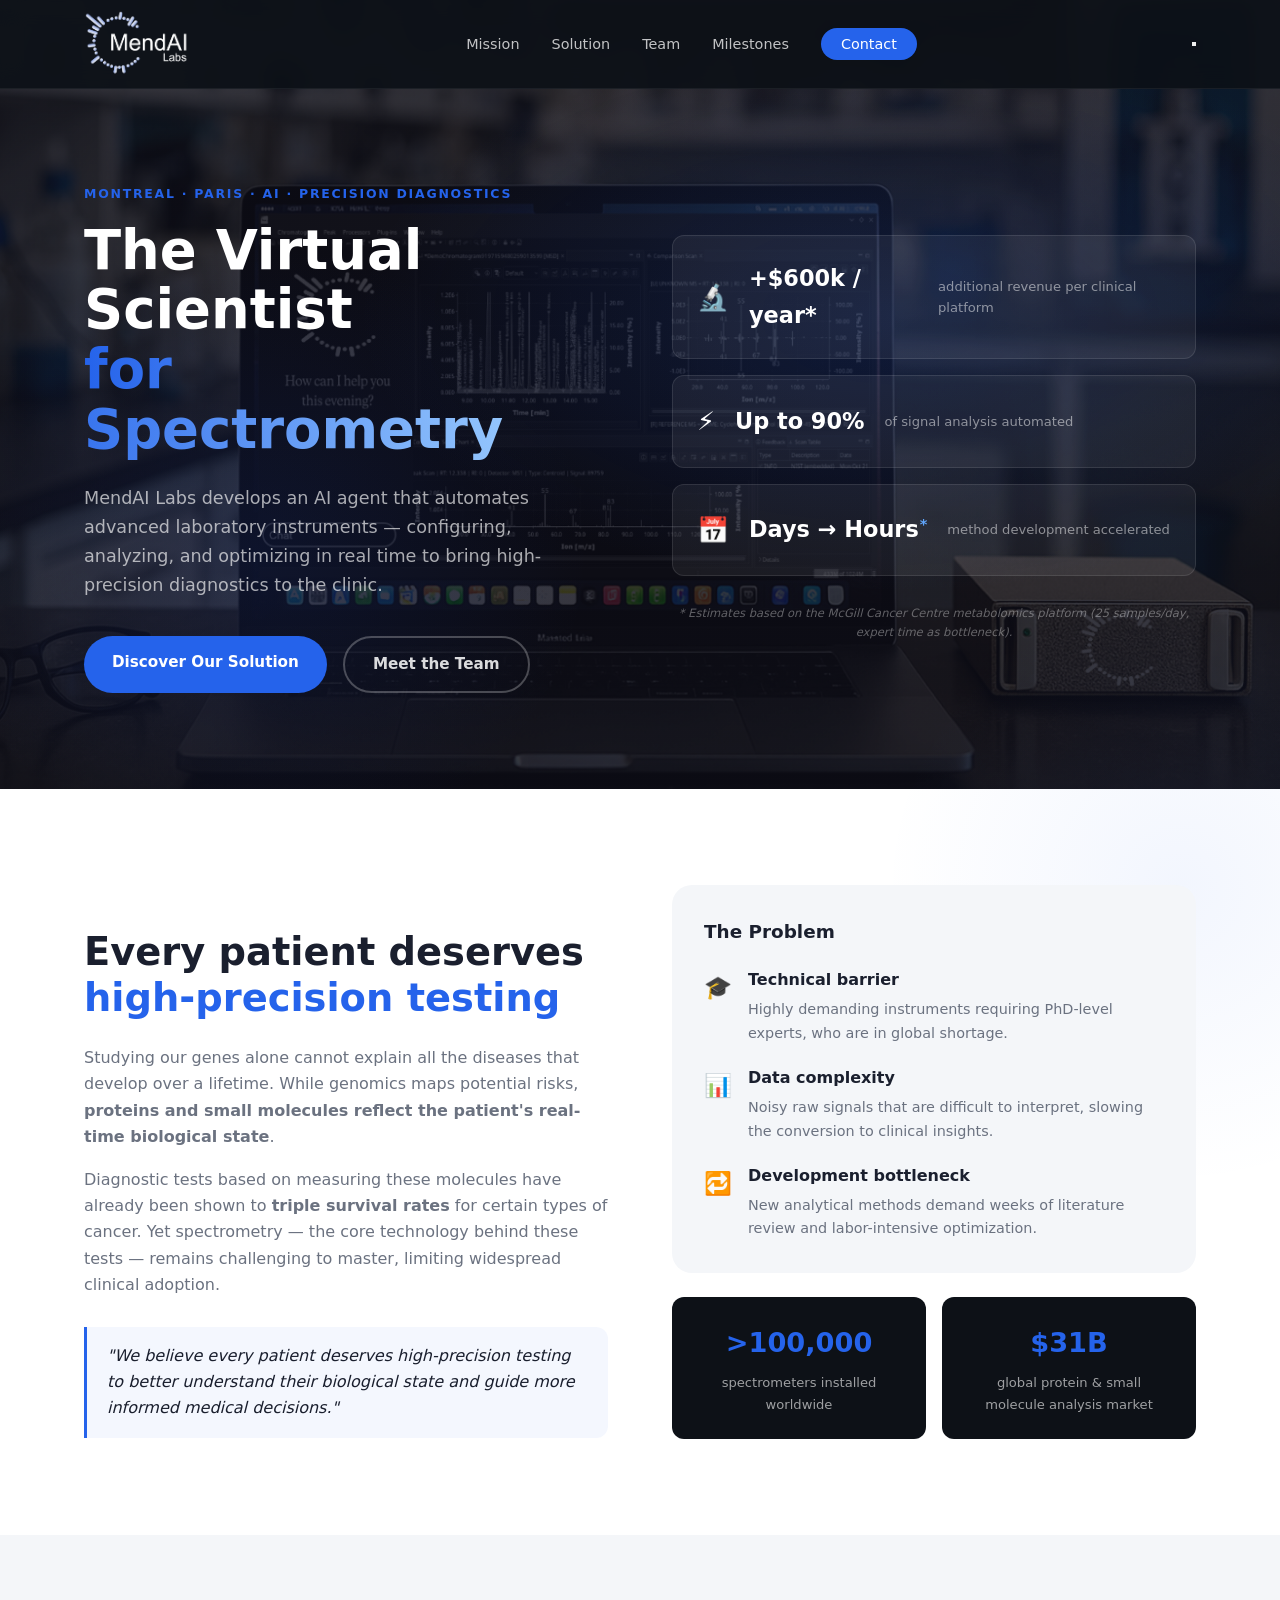
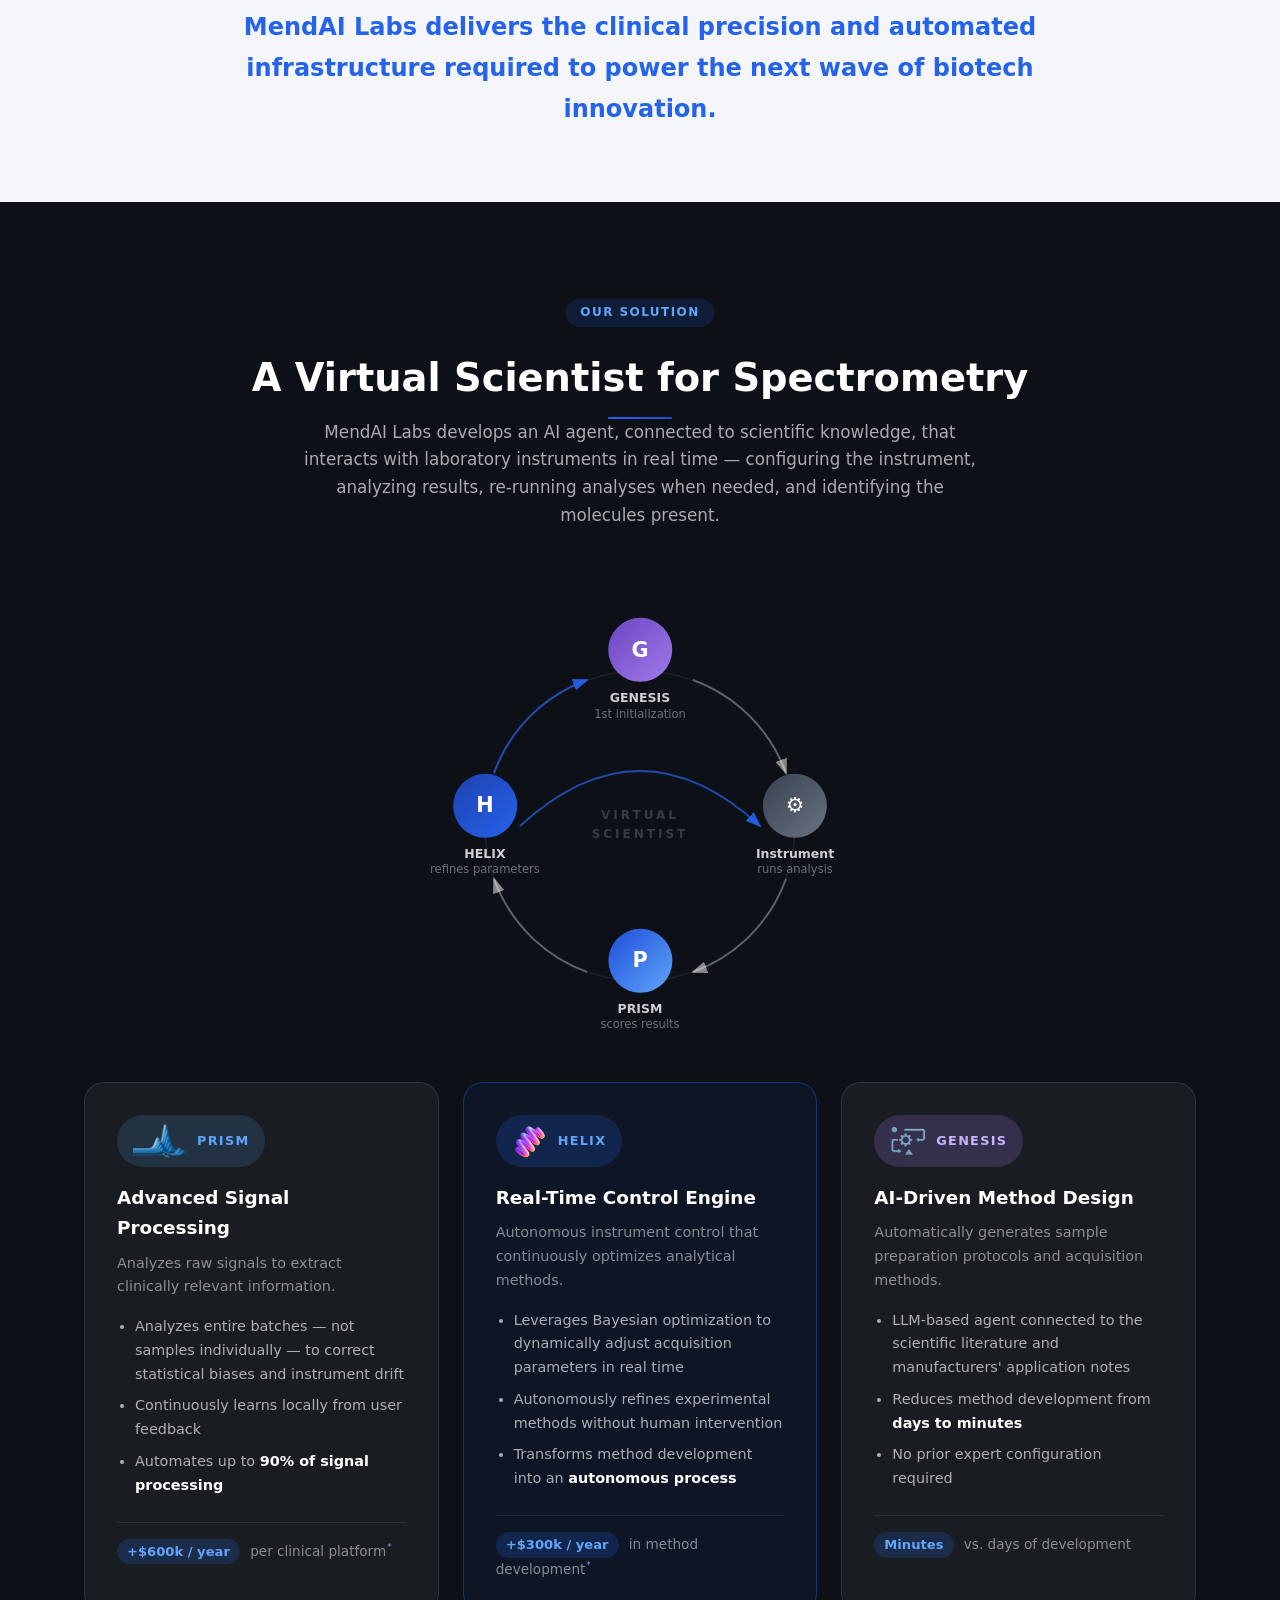
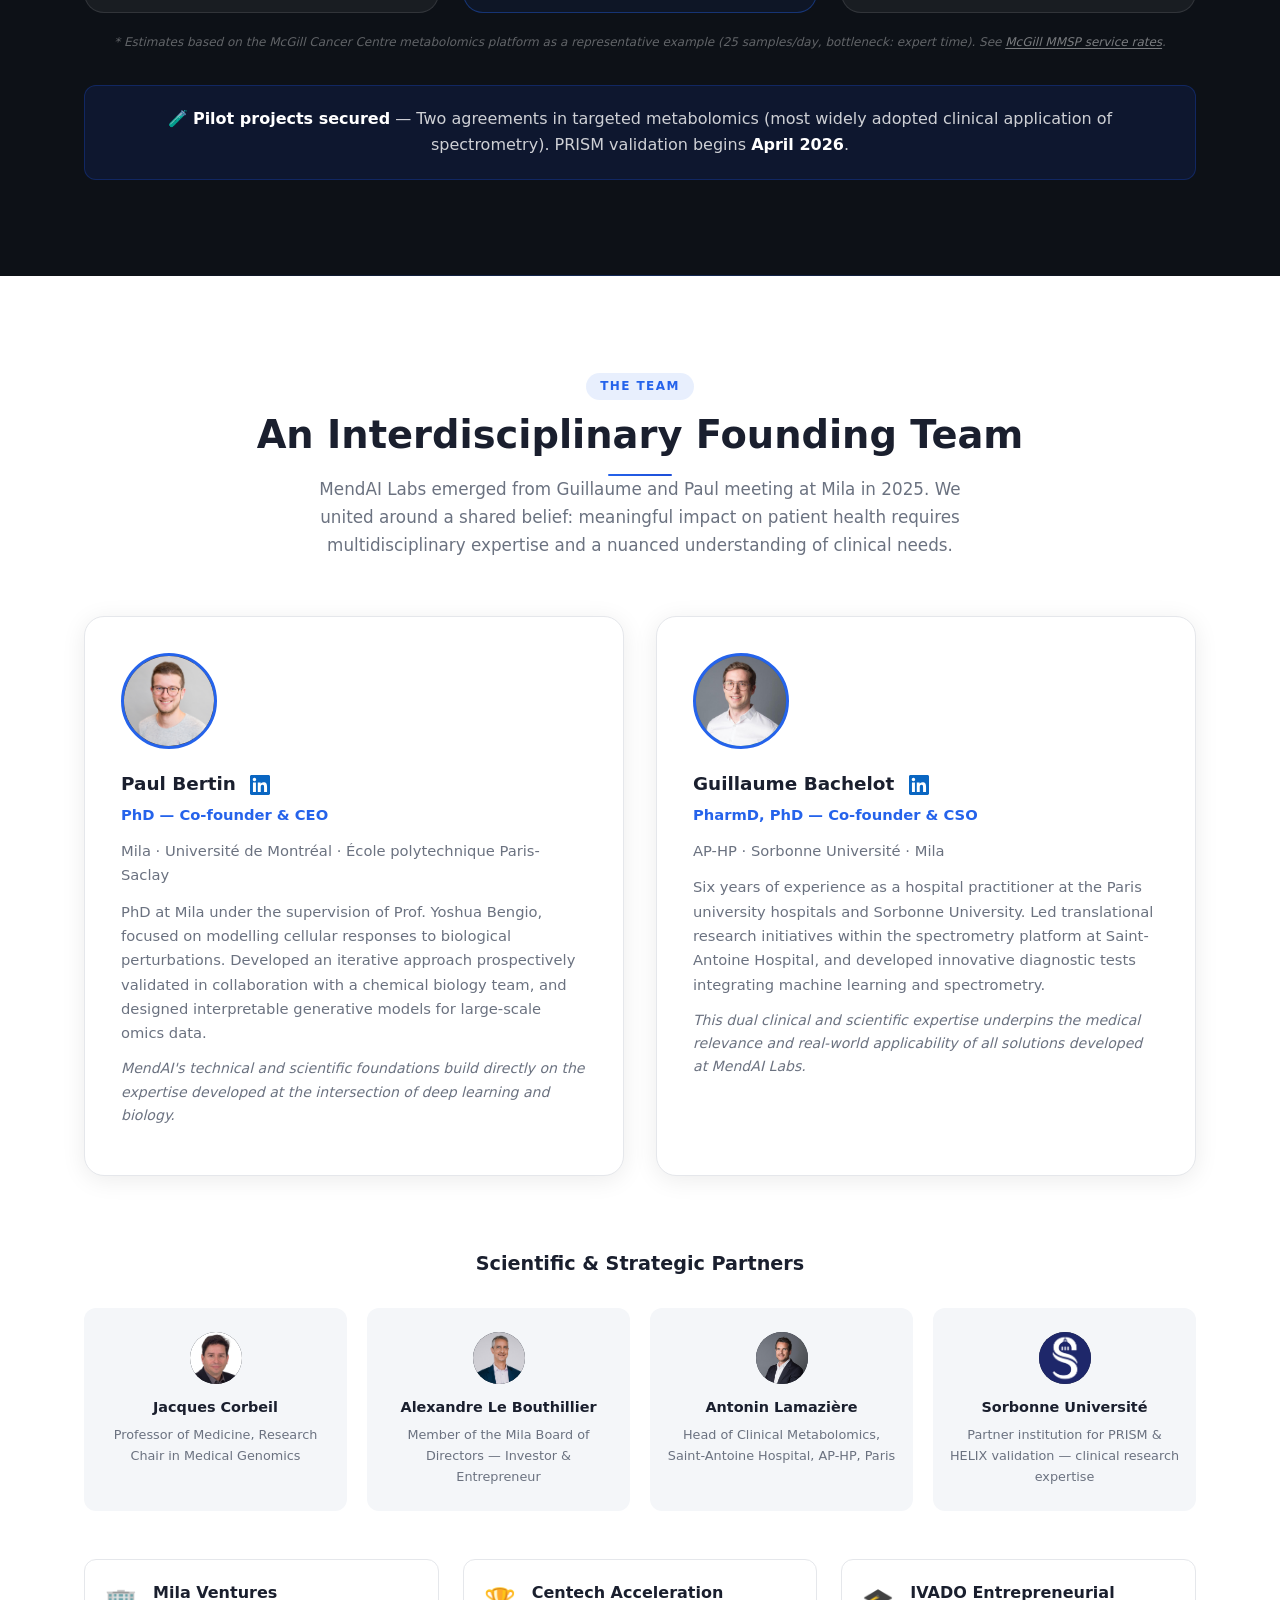
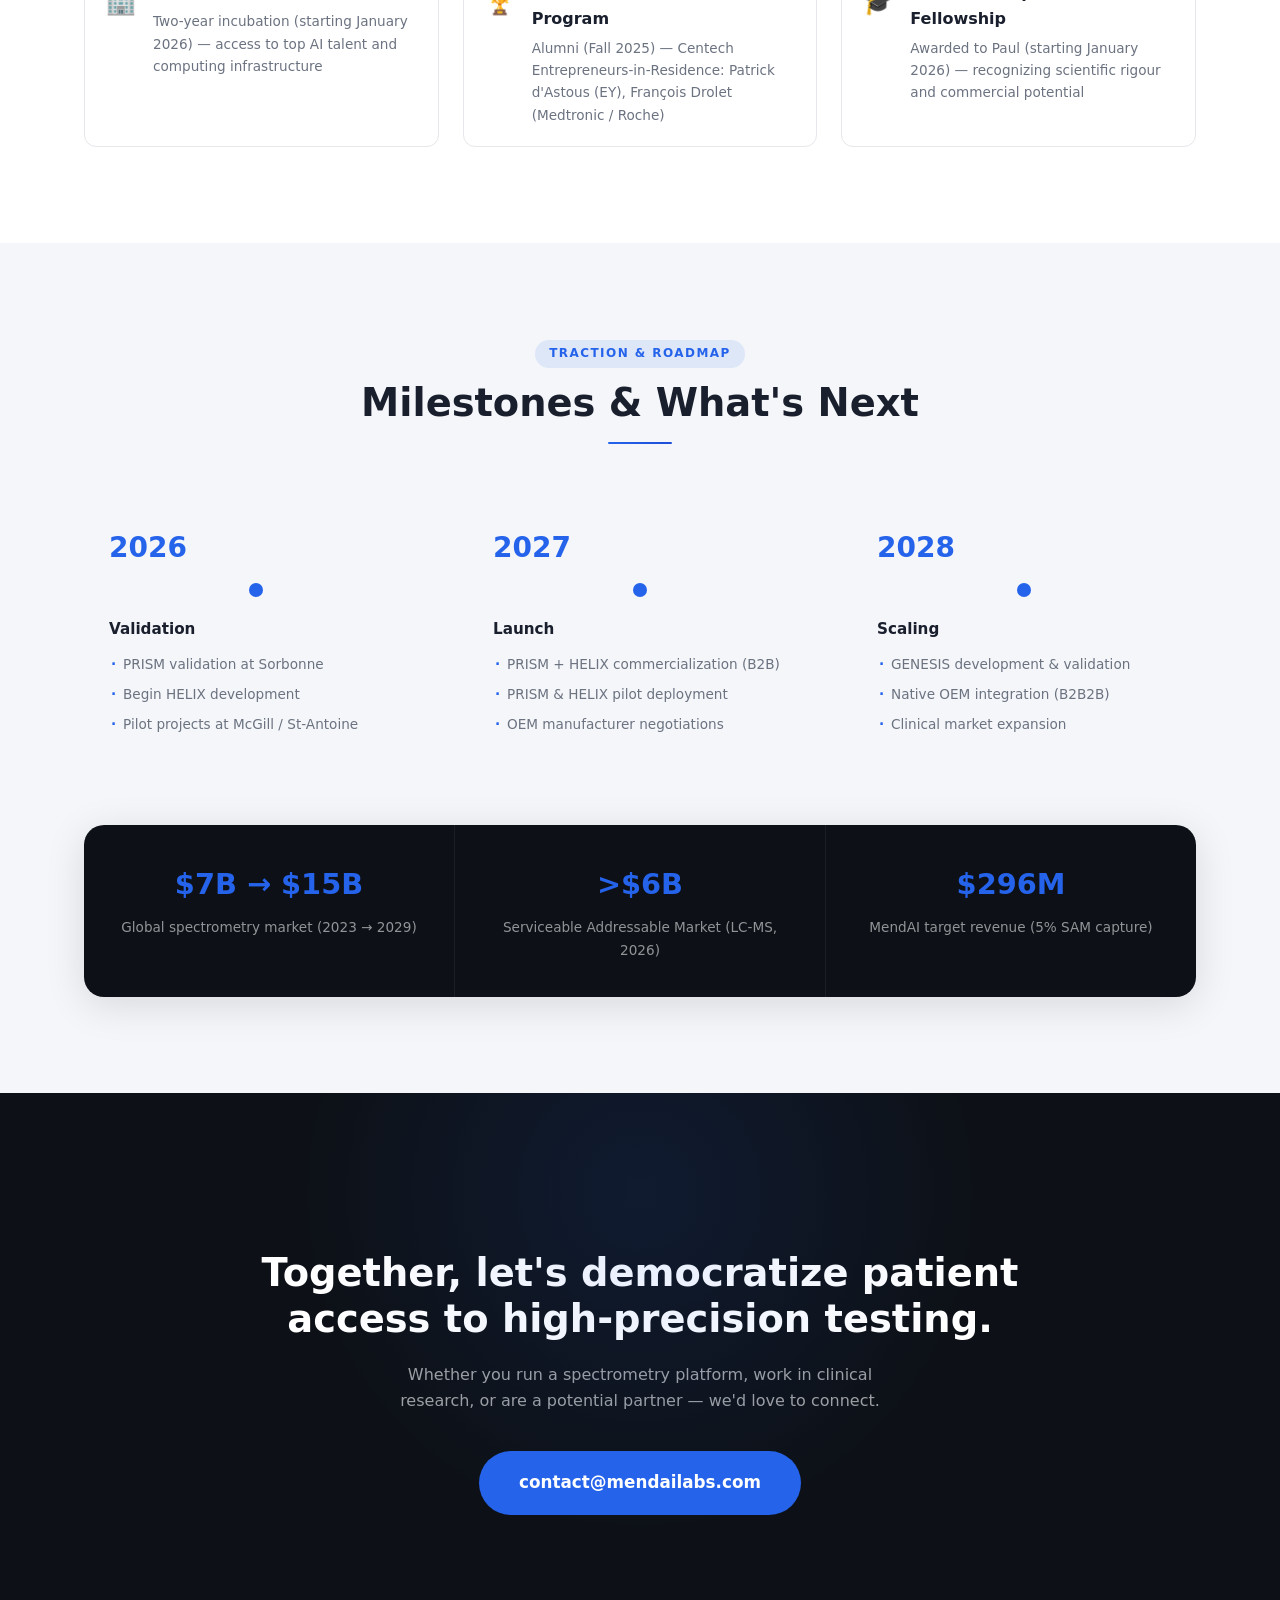
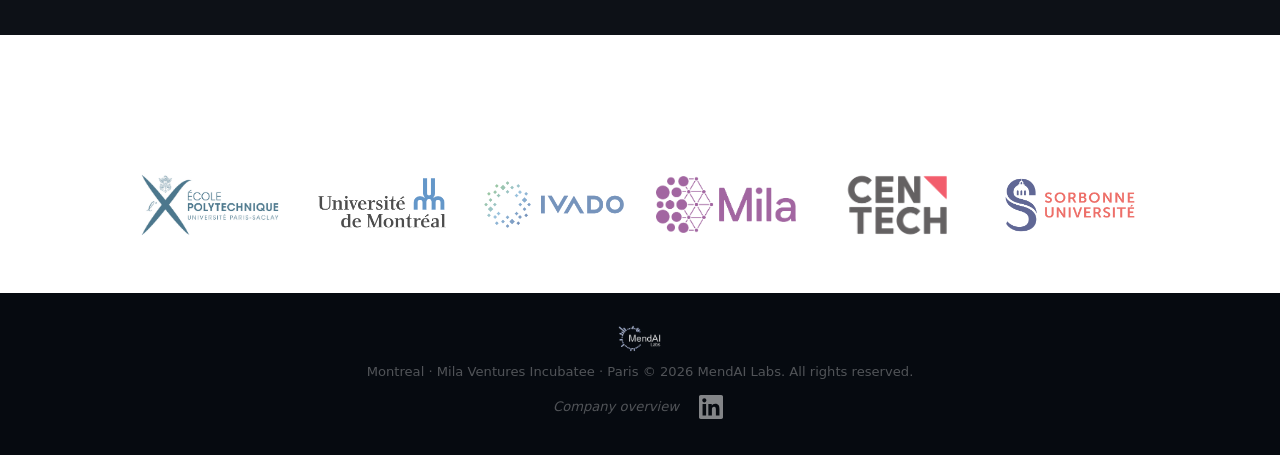
==== commit c20cf43c: "modif animations" ====
--- a/index.html
+++ b/index.html
@@ -145,6 +145,7 @@
       <div class="section-header center">
         <span class="section-tag-dark">Our Solution</span>
         <h2>A Virtual Scientist for Spectrometry</h2>
+        <div class="section-line"></div>
         <p class="section-intro">
           MendAI Labs develops an AI agent, connected to scientific knowledge,
           that interacts with laboratory instruments in real time — configuring
@@ -172,7 +173,9 @@
           <!-- Arc 3: PRISM → HELIX -->
           <path d="M 187 386 A 155 155 0 0 1 94 293" fill="none" stroke="rgba(255,255,255,0.3)" stroke-width="2" marker-end="url(#arr-white)" />
           <!-- Arc 4: HELIX → GENESIS (feedback loop, orange dashed) -->
-          <path d="M 94 187 A 155 155 0 0 1 187 94" fill="none" stroke="rgba(37,99,235,0.7)" stroke-width="2" stroke-dasharray="6,3" marker-end="url(#arr-orange)" />
+          <path class="orange-arc" d="M 94 187 A 155 155 0 0 1 187 94" fill="none" stroke="rgba(37,99,235,0.7)" stroke-width="2" stroke-dasharray="6,3" marker-end="url(#arr-orange)" />
+          <!-- Arc 5: HELIX → Instrument (curved shortcut, orange dashed) -->
+          <path class="orange-arc" d="M 120 240 Q 240 130 360 240" fill="none" stroke="rgba(37,99,235,0.7)" stroke-width="2" stroke-dasharray="6,3" marker-end="url(#arr-orange)" />
           <!-- Center text -->
           <text x="240" y="233" text-anchor="middle" fill="rgba(255,255,255,0.18)" font-size="12" font-family="system-ui,sans-serif" font-weight="700" letter-spacing="3">VIRTUAL</text>
           <text x="240" y="252" text-anchor="middle" fill="rgba(255,255,255,0.18)" font-size="12" font-family="system-ui,sans-serif" font-weight="700" letter-spacing="3">SCIENTIST</text>
@@ -203,7 +206,8 @@
       <div class="modules">
         <div class="module-card">
           <div class="module-badge prism-badge">
-            <img src="assets/images/prism.png" alt="PRISM" class="badge-logo-img" onerror="this.replaceWith(document.createTextNode('PRISM'))" />
+            <img src="assets/images/prism.png" alt="PRISM" class="badge-logo-img" onerror="this.style.display='none'" />
+            <span class="badge-name">PRISM</span>
           </div>
           <h3>Advanced Signal Processing</h3>
           <p class="module-tag">Analyzes raw signals to extract clinically relevant information.</p>
@@ -219,7 +223,8 @@
 
         <div class="module-card module-card-highlight">
           <div class="module-badge helix-badge">
-            <img src="assets/images/helix.png" alt="HELIX" class="badge-logo-img" onerror="this.replaceWith(document.createTextNode('HELIX'))" />
+            <img src="assets/images/helix.png" alt="HELIX" class="badge-logo-img" onerror="this.style.display='none'" />
+            <span class="badge-name">HELIX</span>
           </div>
           <h3>Real-Time Control Engine</h3>
           <p class="module-tag">Autonomous instrument control that continuously optimizes analytical methods.</p>
@@ -235,7 +240,8 @@
 
         <div class="module-card">
           <div class="module-badge genesis-badge">
-            <img src="assets/images/genesis.png" alt="GENESIS" class="badge-logo-img" onerror="this.replaceWith(document.createTextNode('GENESIS'))" />
+            <img src="assets/images/genesis.png" alt="GENESIS" class="badge-logo-img" onerror="this.style.display='none'" />
+            <span class="badge-name">GENESIS</span>
           </div>
           <h3>AI-Driven Method Design</h3>
           <p class="module-tag">Automatically generates sample preparation protocols and acquisition methods.</p>
@@ -268,6 +274,7 @@
       <div class="section-header center">
         <span class="section-tag">The Team</span>
         <h2>An Interdisciplinary Founding Team</h2>
+        <div class="section-line"></div>
         <p class="section-intro">
           MendAI Labs emerged from Guillaume and Paul meeting at Mila in 2025.
           We united around a shared belief: meaningful impact on patient health
@@ -399,6 +406,7 @@
       <div class="section-header center">
         <span class="section-tag">Traction &amp; Roadmap</span>
         <h2>Milestones &amp; What's Next</h2>
+        <div class="section-line"></div>
       </div>
 
       <div class="milestones-timeline">
--- a/assets/css/style.css
+++ b/assets/css/style.css
@@ -24,7 +24,10 @@
   --font:       'Inter', system-ui, -apple-system, sans-serif;
 }
 
-html { scroll-behavior: smooth; }
+html {
+  scroll-behavior: smooth;
+  overflow-x: hidden;
+}
 
 body {
   font-family: var(--font);
@@ -32,6 +35,8 @@
   background: var(--white);
   line-height: 1.65;
   font-size: 16px;
+  overflow-x: hidden;
+  max-width: 100%;
 }
 
 /* --- Typography --- */
@@ -155,10 +160,13 @@
    HERO
    ===================================================== */
 .hero {
-  background: var(--dark);
+  background:
+    linear-gradient(rgba(10,10,20,.82), rgba(10,10,20,.82)),
+    url('../images/bg.png') center center / cover no-repeat;
   color: var(--white);
   padding: 184px 0 96px;
 }
+.hero-inner { position: relative; z-index: 1; }
 .hero-inner {
   max-width: 1160px;
   margin: 0 auto;
@@ -440,6 +448,12 @@
   object-fit: contain;
   display: block;
 }
+.badge-name {
+  margin-left: 10px;
+  font-size: 0.8rem;
+  font-weight: 800;
+  letter-spacing: .1em;
+}
 .prism-badge   { background: rgba(96,165,250,.15); color: #60A5FA; }
 .helix-badge   { background: rgba(37,99,235,.2);  color: var(--orange-lt); }
 .genesis-badge { background: rgba(159,122,234,.2); color: #C4B5FD; }
--- a/assets/css/animations.css
+++ b/assets/css/animations.css
@@ -5,18 +5,67 @@
 /* ── Scroll-reveal ──────────────────────────────────── */
 .reveal {
   opacity: 0;
-  transform: translateY(32px);
-  transition: opacity .65s cubic-bezier(.22,1,.36,1),
-              transform .65s cubic-bezier(.22,1,.36,1);
+  transform: translateY(40px);
+  transition: opacity .7s cubic-bezier(.22,1,.36,1),
+              transform .7s cubic-bezier(.22,1,.36,1);
 }
 .reveal.visible {
   opacity: 1;
   transform: translateY(0);
 }
-.reveal-delay-1 { transition-delay: .1s; }
-.reveal-delay-2 { transition-delay: .2s; }
-.reveal-delay-3 { transition-delay: .3s; }
-.reveal-delay-4 { transition-delay: .4s; }
+
+/* Directional variants */
+.reveal-left {
+  opacity: 0;
+  transform: translateX(-48px);
+  transition: opacity .7s cubic-bezier(.22,1,.36,1),
+              transform .7s cubic-bezier(.22,1,.36,1);
+}
+.reveal-left.visible {
+  opacity: 1;
+  transform: translateX(0);
+}
+
+.reveal-right {
+  opacity: 0;
+  transform: translateX(48px);
+  transition: opacity .7s cubic-bezier(.22,1,.36,1),
+              transform .7s cubic-bezier(.22,1,.36,1);
+}
+.reveal-right.visible {
+  opacity: 1;
+  transform: translateX(0);
+}
+
+.reveal-scale {
+  opacity: 0;
+  transform: scale(.88);
+  transition: opacity .7s cubic-bezier(.22,1,.36,1),
+              transform .7s cubic-bezier(.22,1,.36,1);
+}
+.reveal-scale.visible {
+  opacity: 1;
+  transform: scale(1);
+}
+
+/* Heading clip-path reveal */
+.reveal-clip {
+  opacity: 0;
+  clip-path: inset(0 100% 0 0);
+  transition: opacity .01s,
+              clip-path .8s cubic-bezier(.22,1,.36,1);
+}
+.reveal-clip.visible {
+  opacity: 1;
+  clip-path: inset(0 0% 0 0);
+}
+
+.reveal-delay-1 { transition-delay: .08s; }
+.reveal-delay-2 { transition-delay: .16s; }
+.reveal-delay-3 { transition-delay: .24s; }
+.reveal-delay-4 { transition-delay: .32s; }
+.reveal-delay-5 { transition-delay: .40s; }
+.reveal-delay-6 { transition-delay: .52s; }
 
 /* ── Hero enhancements ──────────────────────────────── */
 
@@ -50,16 +99,7 @@
   100% { background-position: 0% 50%; }
 }
 
-/* Floating hero cards */
-.hero-card {
-  animation: float 6s ease-in-out infinite;
-}
-.hero-card:nth-child(2) { animation-delay: -2s; }
-.hero-card:nth-child(3) { animation-delay: -4s; }
-@keyframes float {
-  0%, 100% { transform: translateY(0); }
-  50%       { transform: translateY(-8px); }
-}
+/* Hero cards — static (no float animation) */
 
 /* ── Nav ────────────────────────────────────────────── */
 .nav {
@@ -175,9 +215,71 @@
   0%, 100% { opacity: 1; }
   50%       { opacity: .5; }
 }
-/* The orange dashed feedback arc path pulses */
-.cycle-svg path:last-of-type {
+/* The orange dashed arcs pulse */
+.cycle-svg .orange-arc {
   animation: pulse-orange 2.5s ease-in-out infinite;
+}
+
+/* SVG path draw-in animation */
+.cycle-svg path,
+.cycle-svg circle {
+  stroke-dashoffset: var(--dash-len, 1000);
+  transition: stroke-dashoffset 1.2s cubic-bezier(.22,1,.36,1);
+}
+.cycle-diagram.drawn .cycle-svg path,
+.cycle-diagram.drawn .cycle-svg circle {
+  stroke-dashoffset: 0;
+}
+
+
+/* Parallax wrapper for sections */
+.parallax-bg {
+  will-change: transform;
+}
+
+/* Section line separator animation */
+.section-line {
+  width: 0;
+  height: 2px;
+  background: linear-gradient(90deg, var(--orange), var(--teal));
+  margin: 16px auto 0;
+  transition: width 1s cubic-bezier(.22,1,.36,1);
+  border-radius: 2px;
+}
+.section-header.visible .section-line,
+.section-header .section-line.visible {
+  width: 64px;
+}
+
+/* Section h2 — subtle zoom entrance */
+.section-header h2 {
+  transition: opacity .7s cubic-bezier(.22,1,.36,1),
+              transform .7s cubic-bezier(.22,1,.36,1);
+  opacity: 0;
+  transform: scale(.96) translateY(12px);
+}
+.section-header.visible h2 {
+  opacity: 1;
+  transform: scale(1) translateY(0);
+}
+
+/* Section tag entrance */
+.section-tag, .section-tag-dark {
+  display: inline-block;
+  opacity: 0;
+  transform: translateY(-10px);
+  transition: opacity .5s cubic-bezier(.22,1,.36,1),
+              transform .5s cubic-bezier(.22,1,.36,1);
+}
+.section-header.visible .section-tag,
+.section-header.visible .section-tag-dark {
+  opacity: 1;
+  transform: translateY(0);
+}
+
+/* Vision statement parallax container */
+.vision {
+  overflow: hidden;
 }
 
 /* Hover glow on cycle nodes */
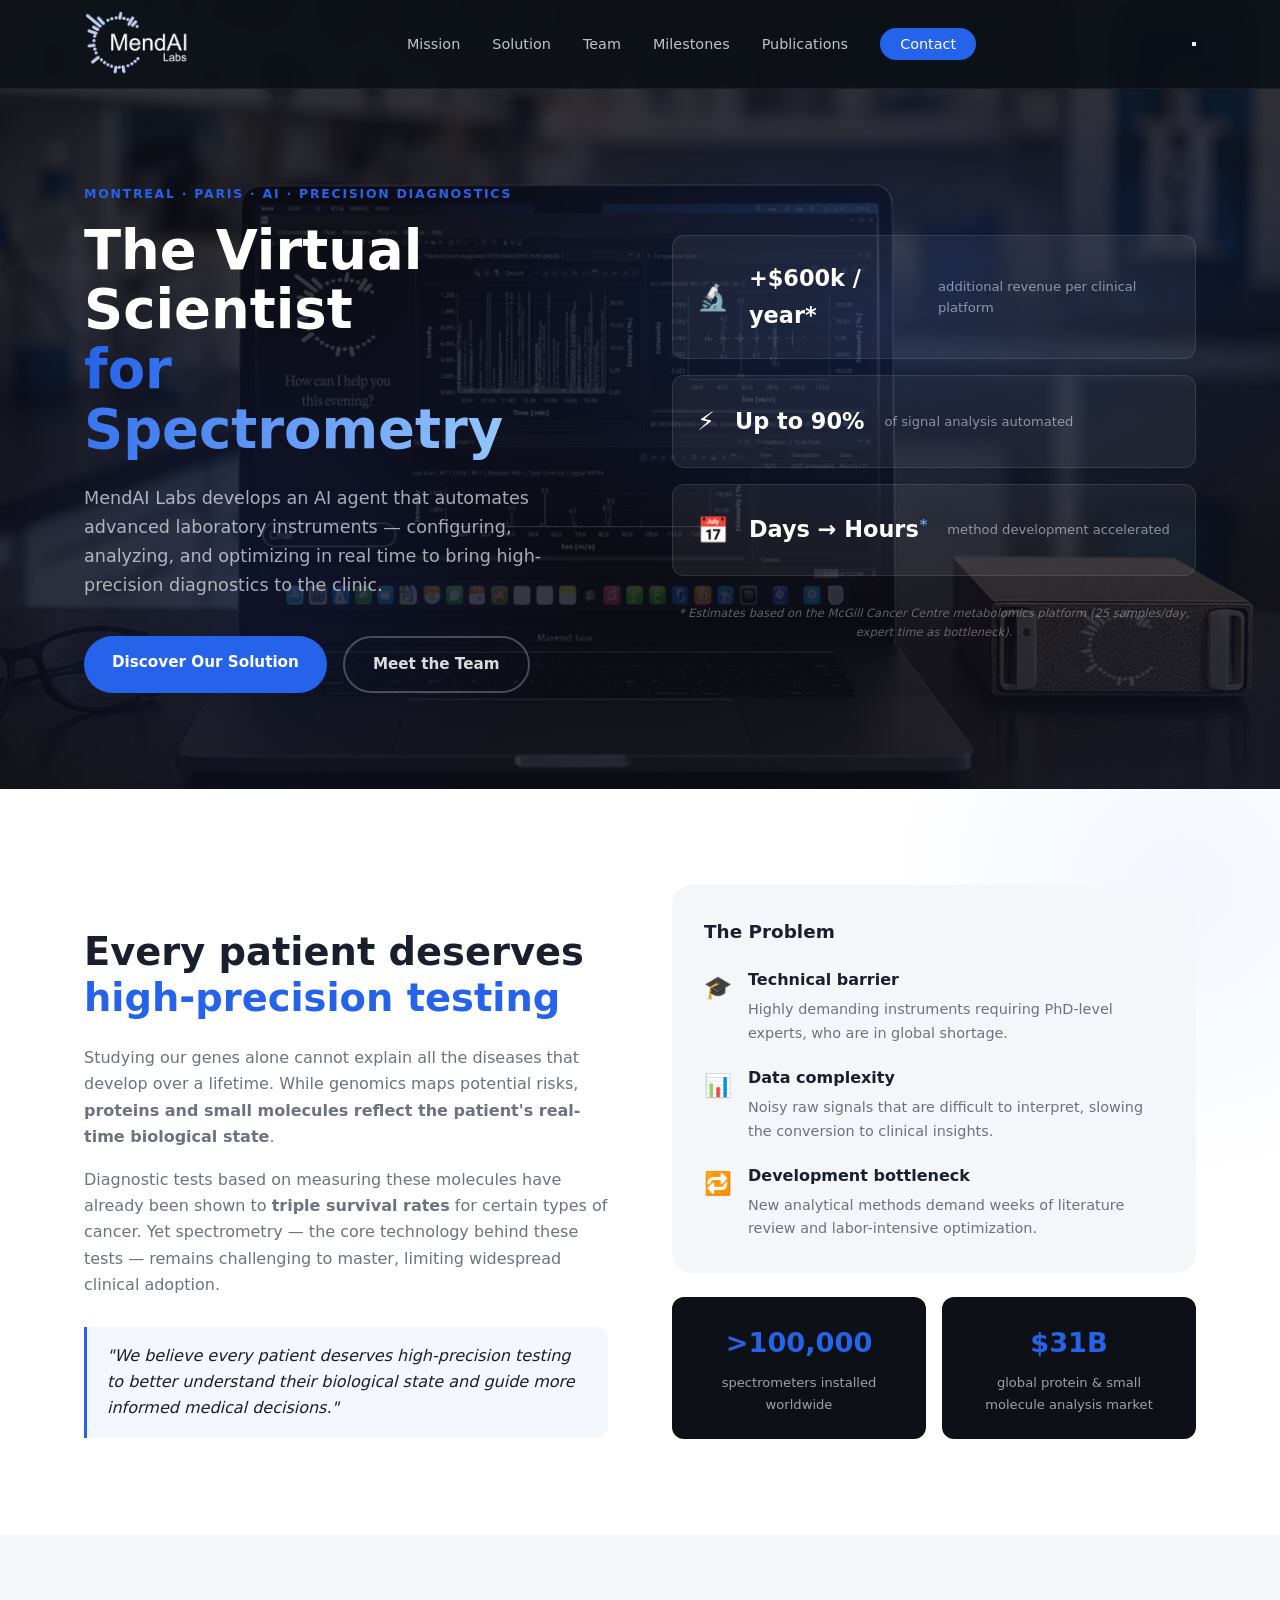
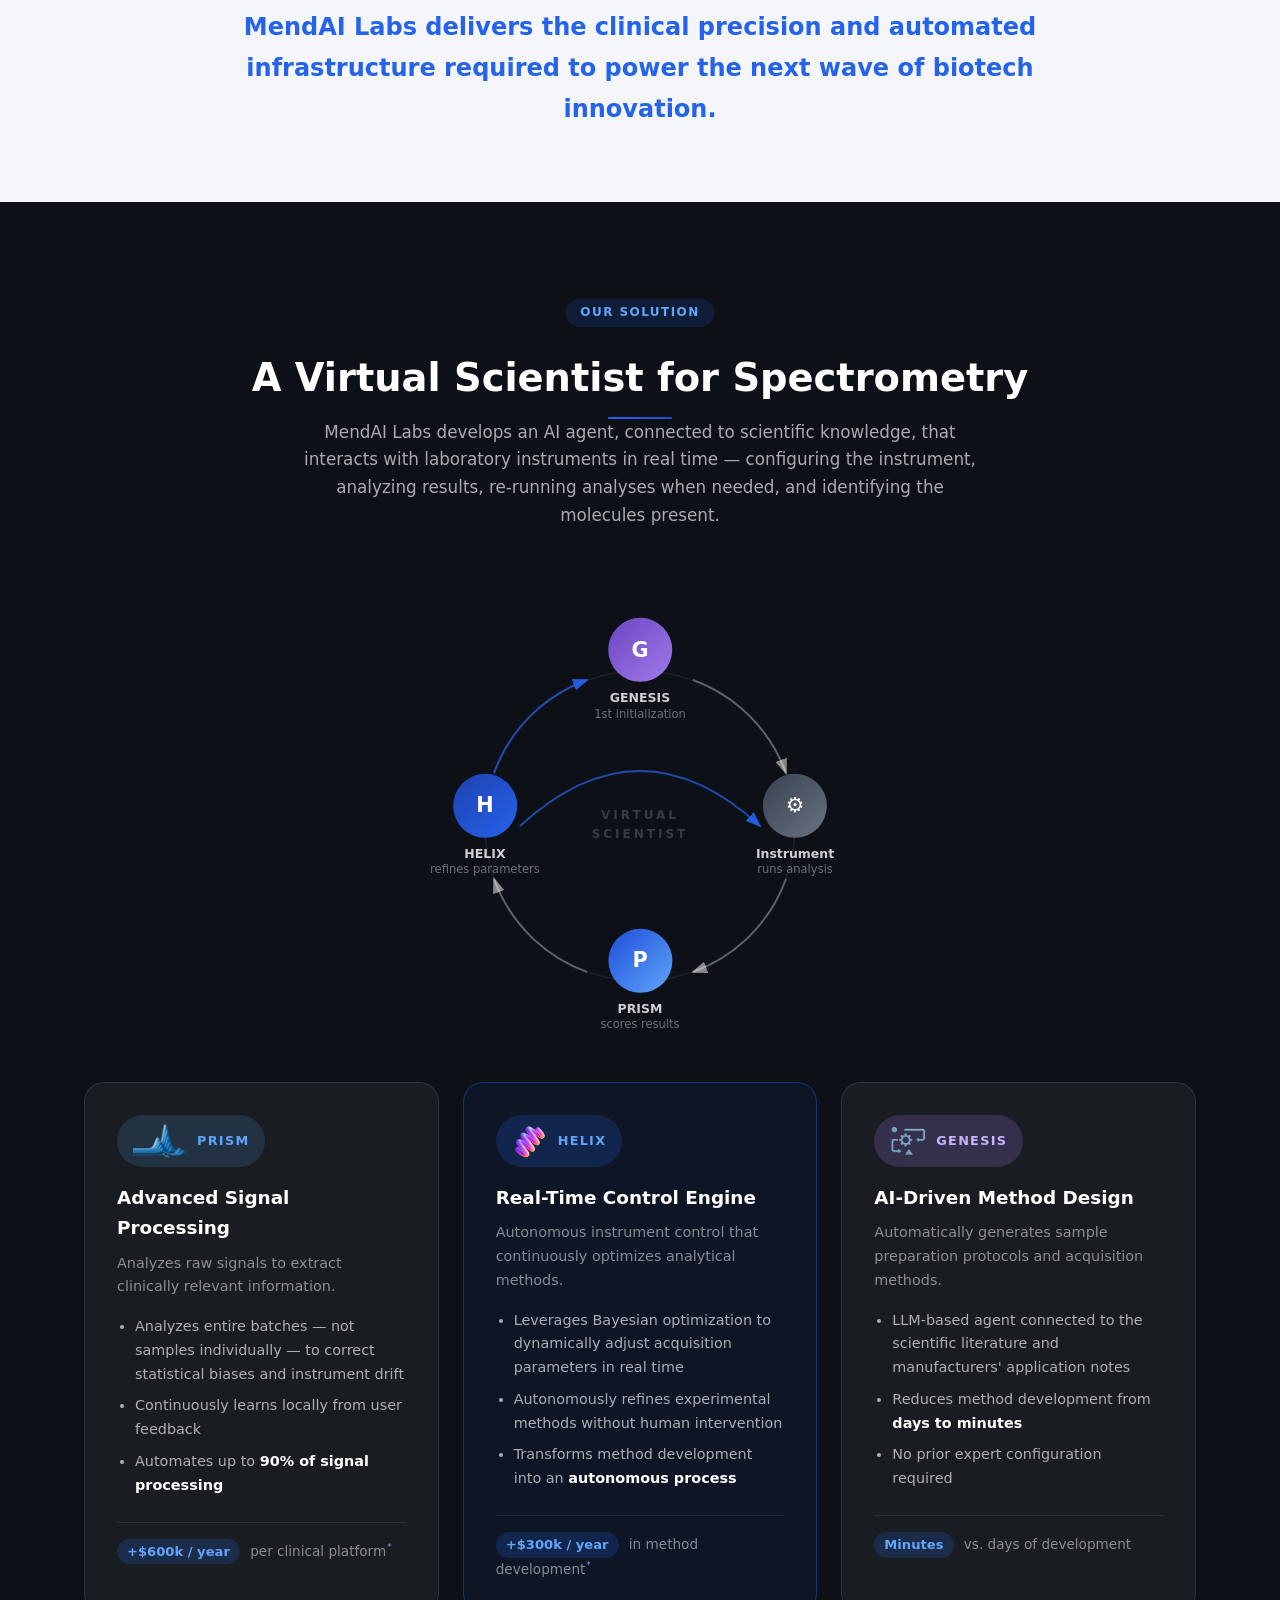
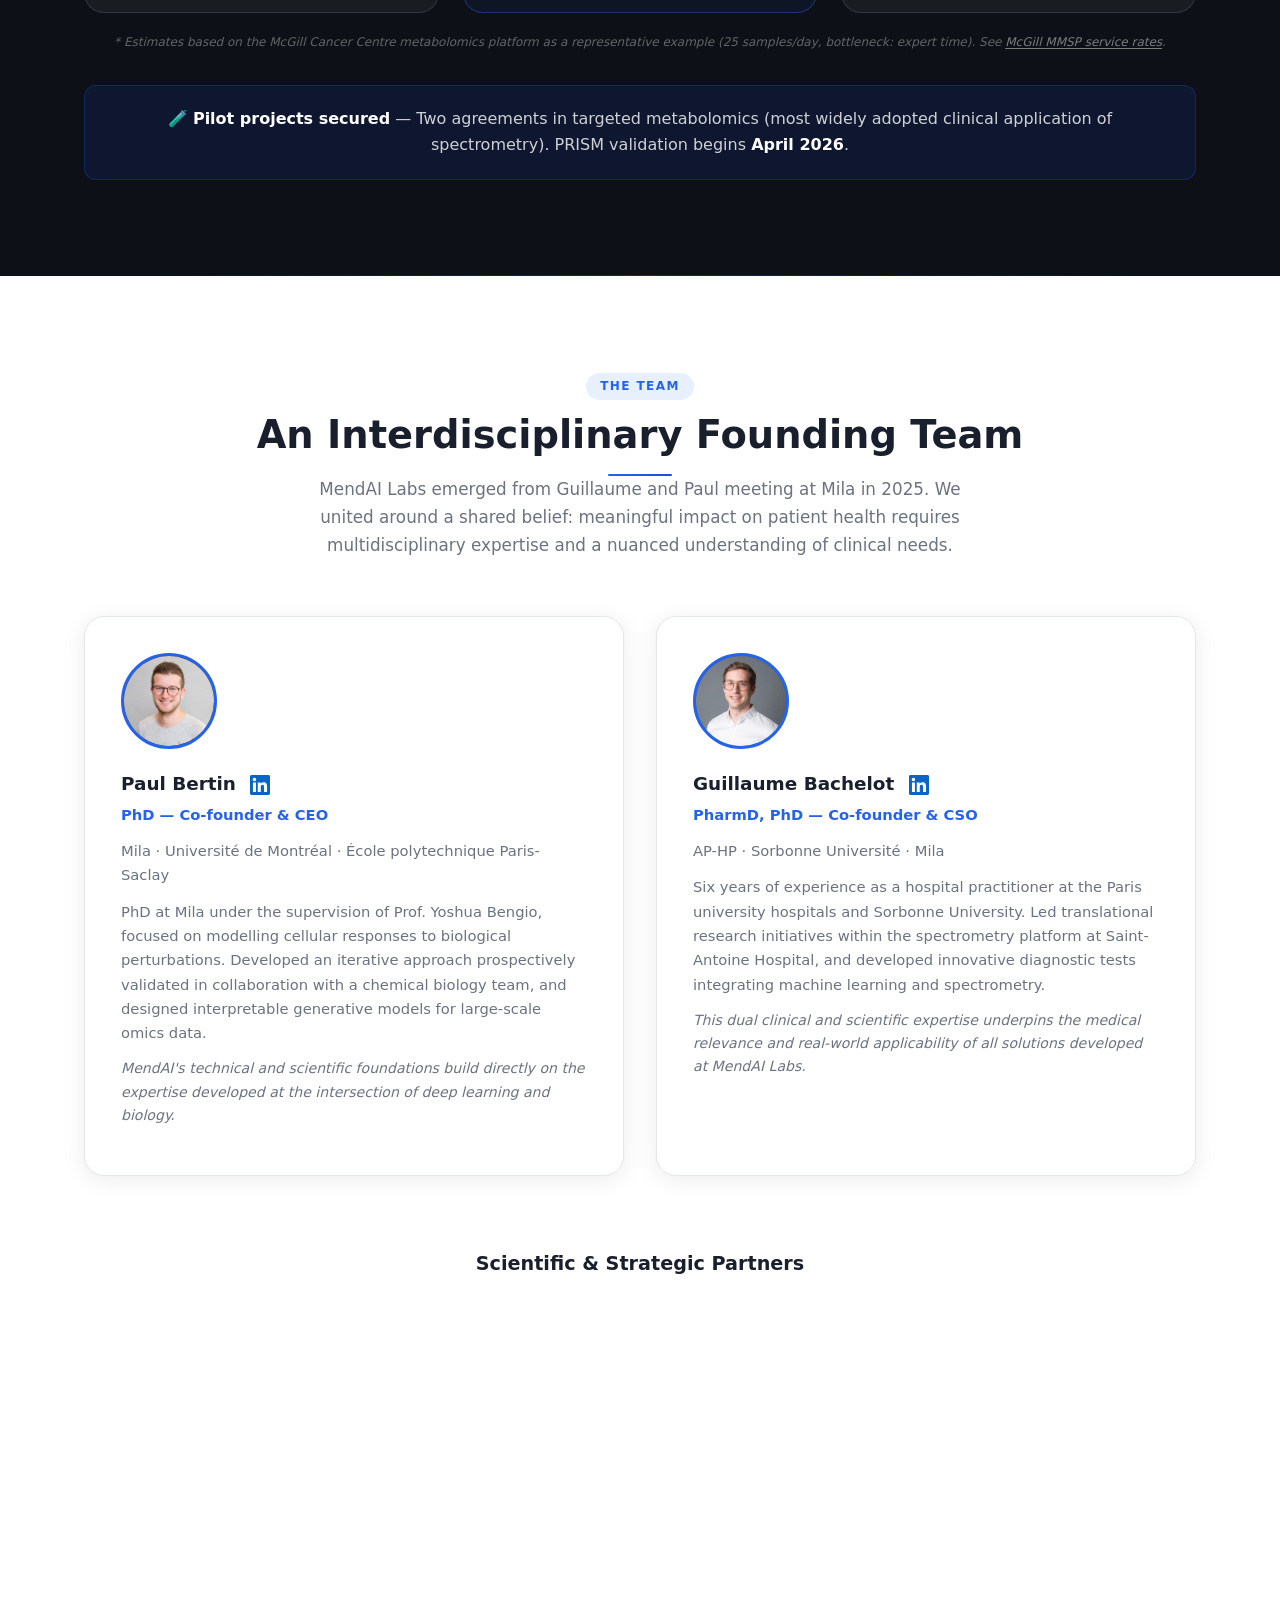
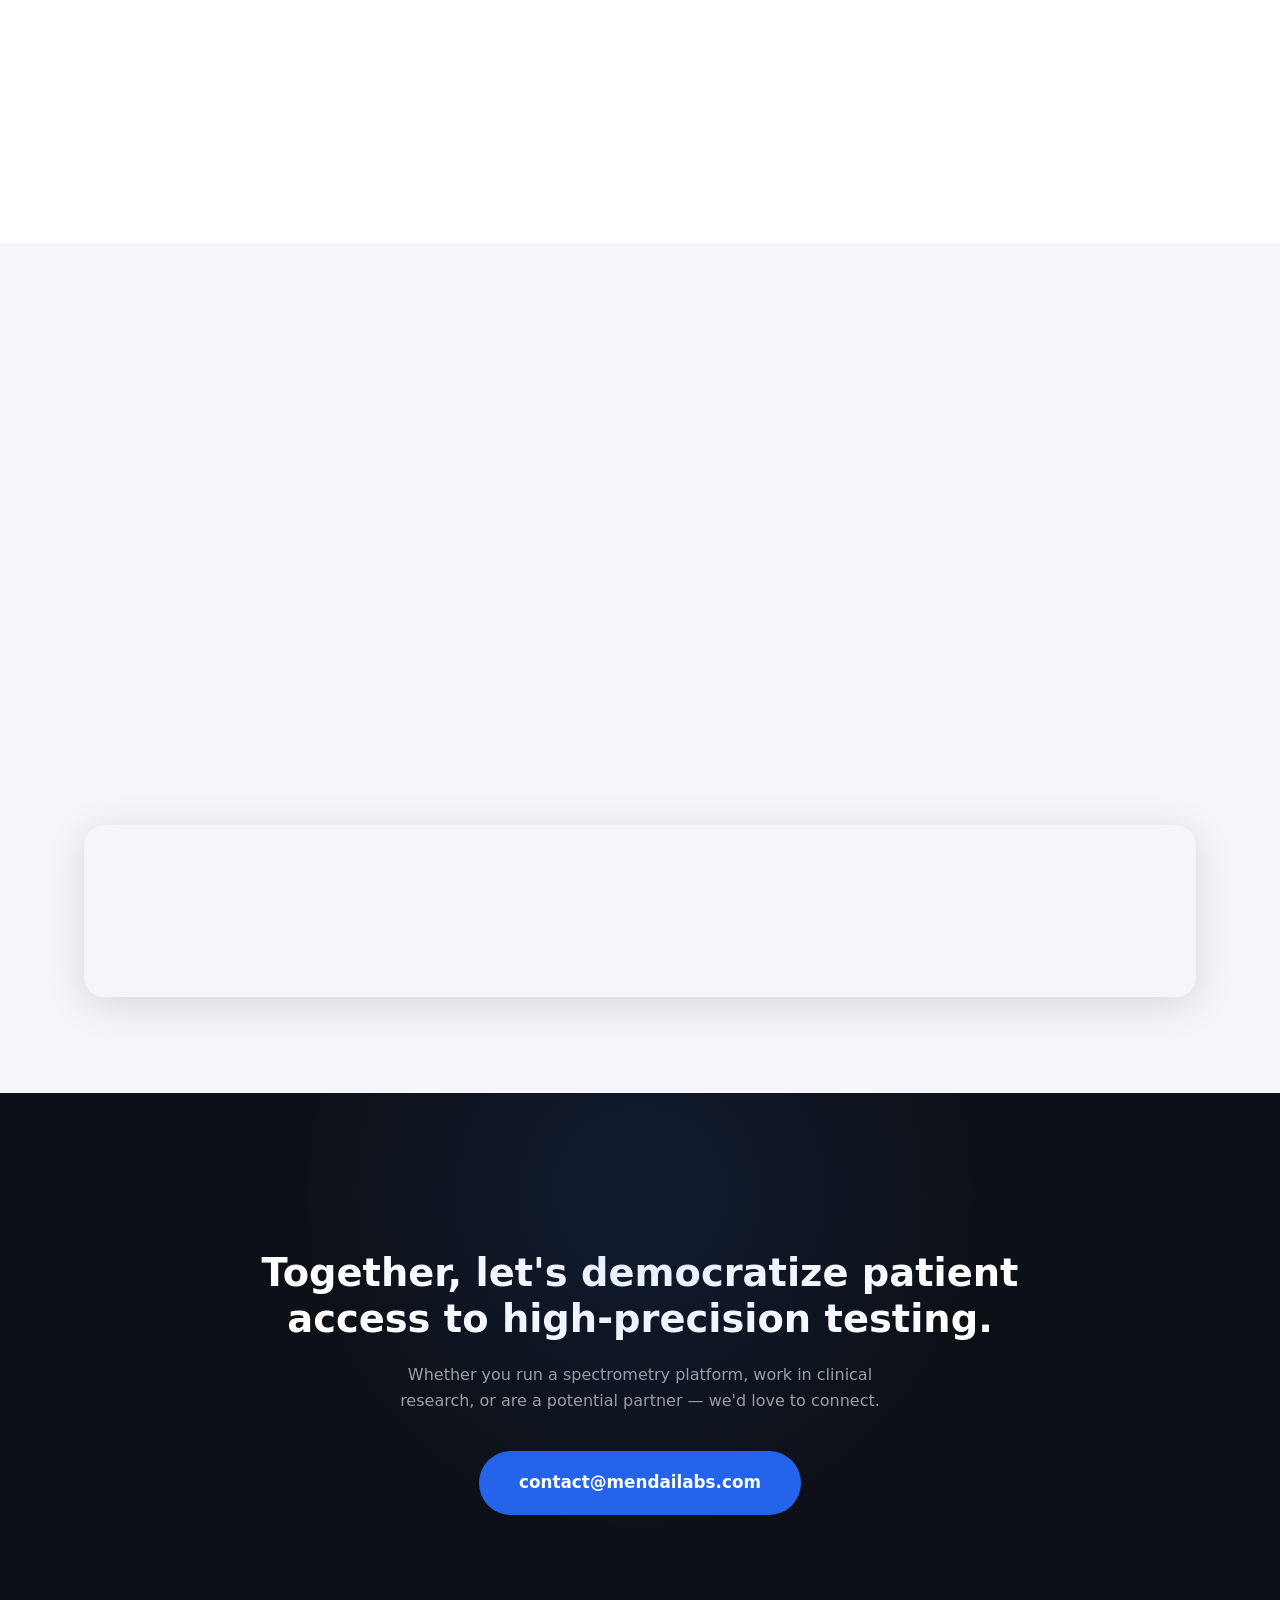
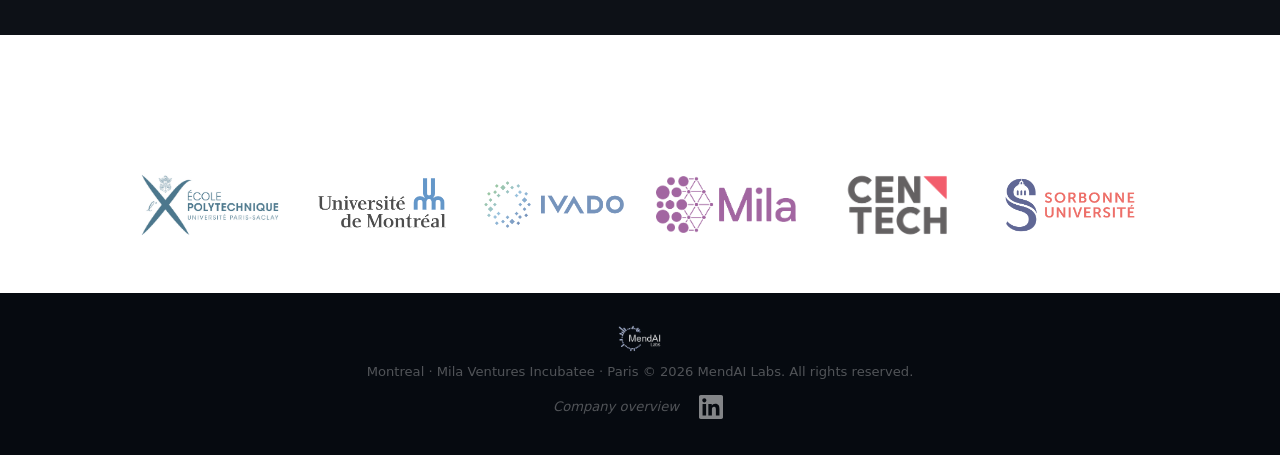
==== commit cae15697: "publications" ====
--- a/index.html
+++ b/index.html
@@ -23,6 +23,7 @@
         <li><a href="#solution">Solution</a></li>
         <li><a href="#team">Team</a></li>
         <li><a href="#milestones">Milestones</a></li>
+        <li><a href="publications.html">Publications</a></li>
         <li><a href="#contact" class="btn-nav">Contact</a></li>
       </ul>
     </div>
--- a/assets/css/style.css
+++ b/assets/css/style.css
@@ -849,3 +849,127 @@
   .cycle-diagram .wf-icon { width: 44px; height: 44px; font-size: 1rem; }
   .cycle-diagram .cycle-label { font-size: 0.68rem; }
 }
+
+/* =====================================================
+   PUBLICATIONS PAGE
+   ===================================================== */
+
+/* Active nav link on publications page */
+.nav-links a.active {
+  color: var(--white) !important;
+}
+
+/* Publications hero header */
+.pub-hero {
+  padding: 160px 0 80px;
+}
+.pub-hero h1 {
+  margin: 12px 0 20px;
+}
+.pub-hero-sub {
+  max-width: 620px;
+  margin: 0 auto;
+  font-size: 1.05rem;
+  color: rgba(255,255,255,.65);
+}
+
+/* Publications section */
+.publications {
+  padding: 80px 0 120px;
+}
+
+/* Year group */
+.pub-year-group {
+  margin-bottom: 56px;
+}
+.pub-year-label {
+  font-size: 0.75rem;
+  font-weight: 700;
+  letter-spacing: .12em;
+  text-transform: uppercase;
+  color: var(--orange);
+  margin-bottom: 20px;
+  padding-bottom: 12px;
+  border-bottom: 1px solid var(--border);
+}
+.pub-list {
+  display: flex;
+  flex-direction: column;
+  gap: 16px;
+}
+
+/* Publication card */
+.pub-card {
+  background: var(--white);
+  border: 1px solid var(--border);
+  border-radius: var(--radius);
+  transition: box-shadow .2s, border-color .2s, transform .2s;
+}
+.pub-card:hover {
+  box-shadow: var(--shadow-md);
+  border-color: rgba(37,99,235,.25);
+  transform: translateY(-2px);
+}
+.pub-card-inner {
+  padding: 24px 28px;
+}
+.pub-meta {
+  display: flex;
+  align-items: center;
+  gap: 8px;
+  margin-bottom: 10px;
+  font-size: 0.82rem;
+  color: var(--text-muted);
+}
+.pub-journal {
+  font-weight: 600;
+  color: var(--orange);
+}
+.pub-dot {
+  color: var(--border);
+}
+.pub-title {
+  font-size: 1.05rem;
+  font-weight: 700;
+  line-height: 1.4;
+  margin-bottom: 8px;
+}
+.pub-title a {
+  color: var(--text);
+  text-decoration: none;
+  transition: color .2s;
+}
+.pub-title a:hover {
+  color: var(--orange);
+}
+.pub-authors {
+  font-size: 0.88rem;
+  color: var(--text-muted);
+  margin-bottom: 16px;
+}
+.pub-actions {
+  display: flex;
+  gap: 12px;
+}
+.pub-link {
+  display: inline-flex;
+  align-items: center;
+  gap: 6px;
+  font-size: 0.82rem;
+  font-weight: 600;
+  color: var(--orange);
+  text-decoration: none;
+  padding: 5px 12px;
+  border: 1px solid rgba(37,99,235,.25);
+  border-radius: 100px;
+  transition: background .2s, color .2s;
+}
+.pub-link:hover {
+  background: var(--orange);
+  color: var(--white);
+}
+
+@media (max-width: 600px) {
+  .pub-hero { padding: 130px 0 60px; }
+  .pub-card-inner { padding: 18px 20px; }
+}
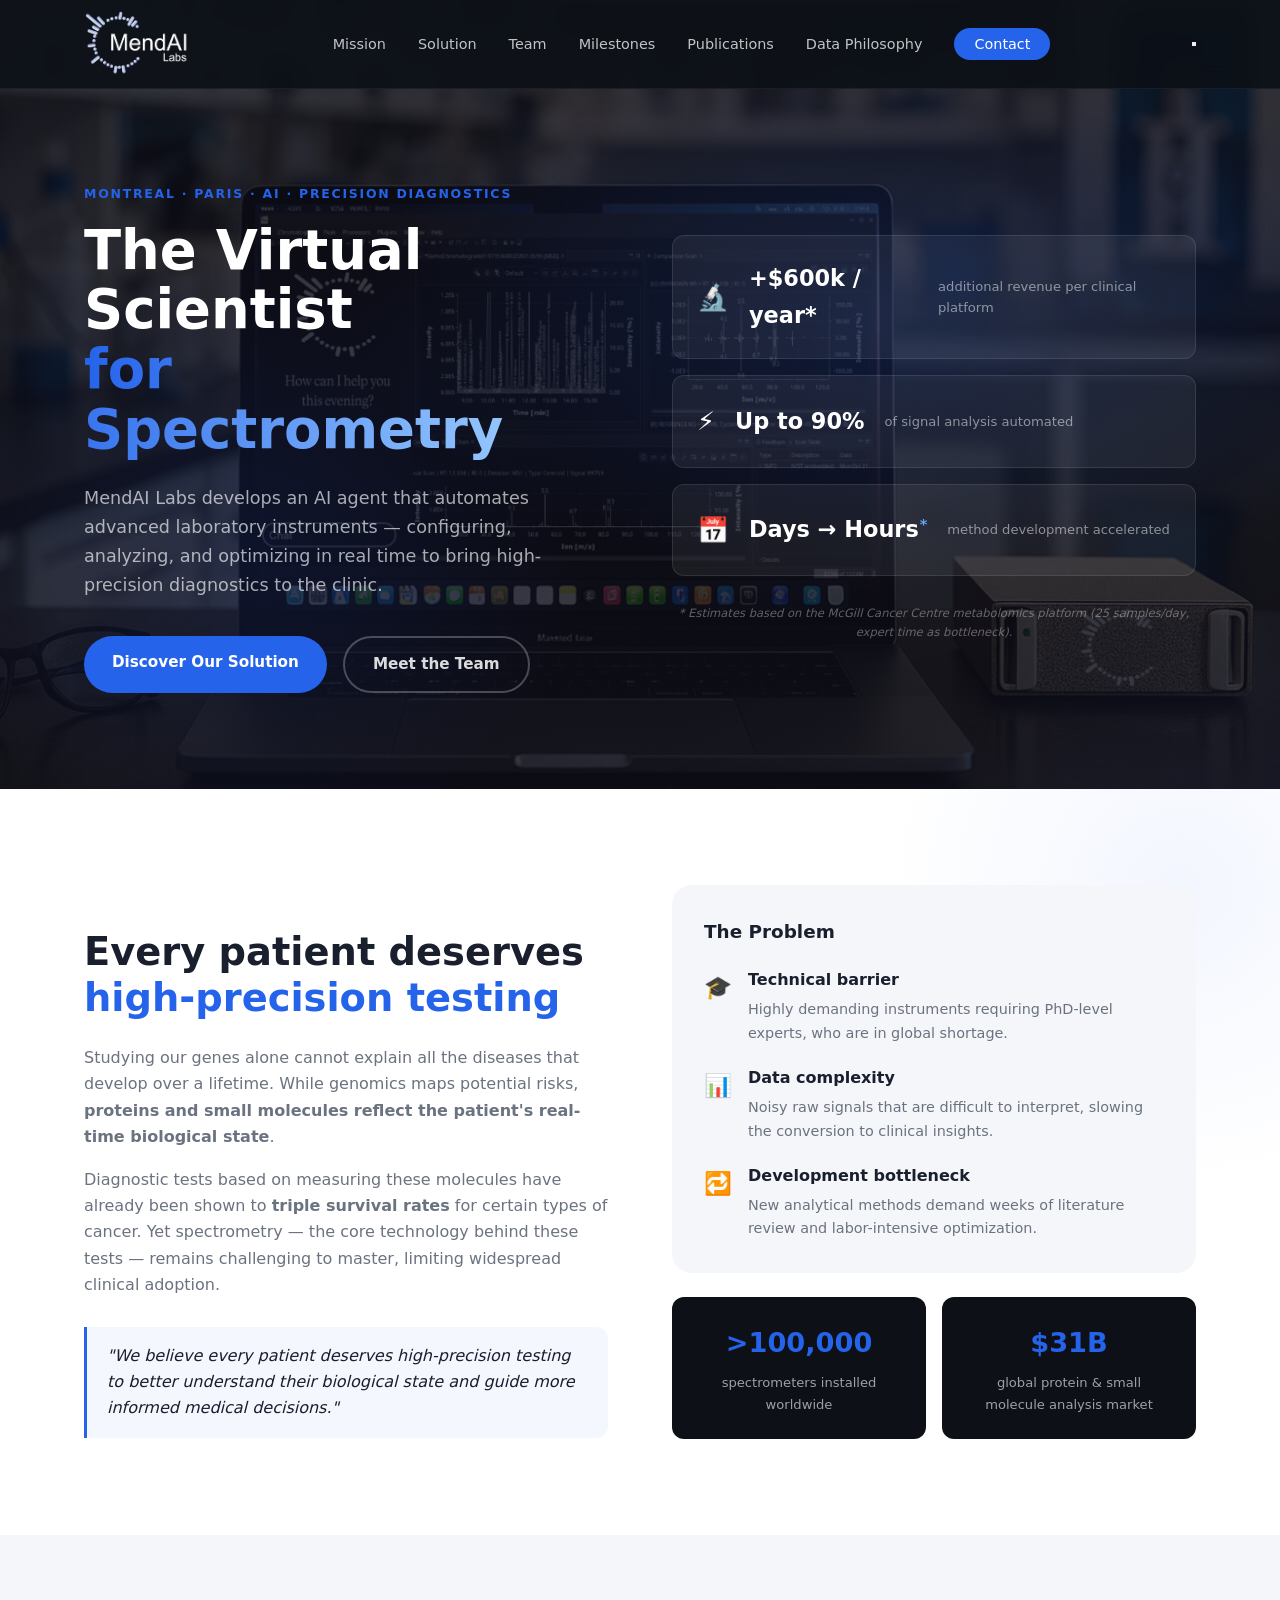
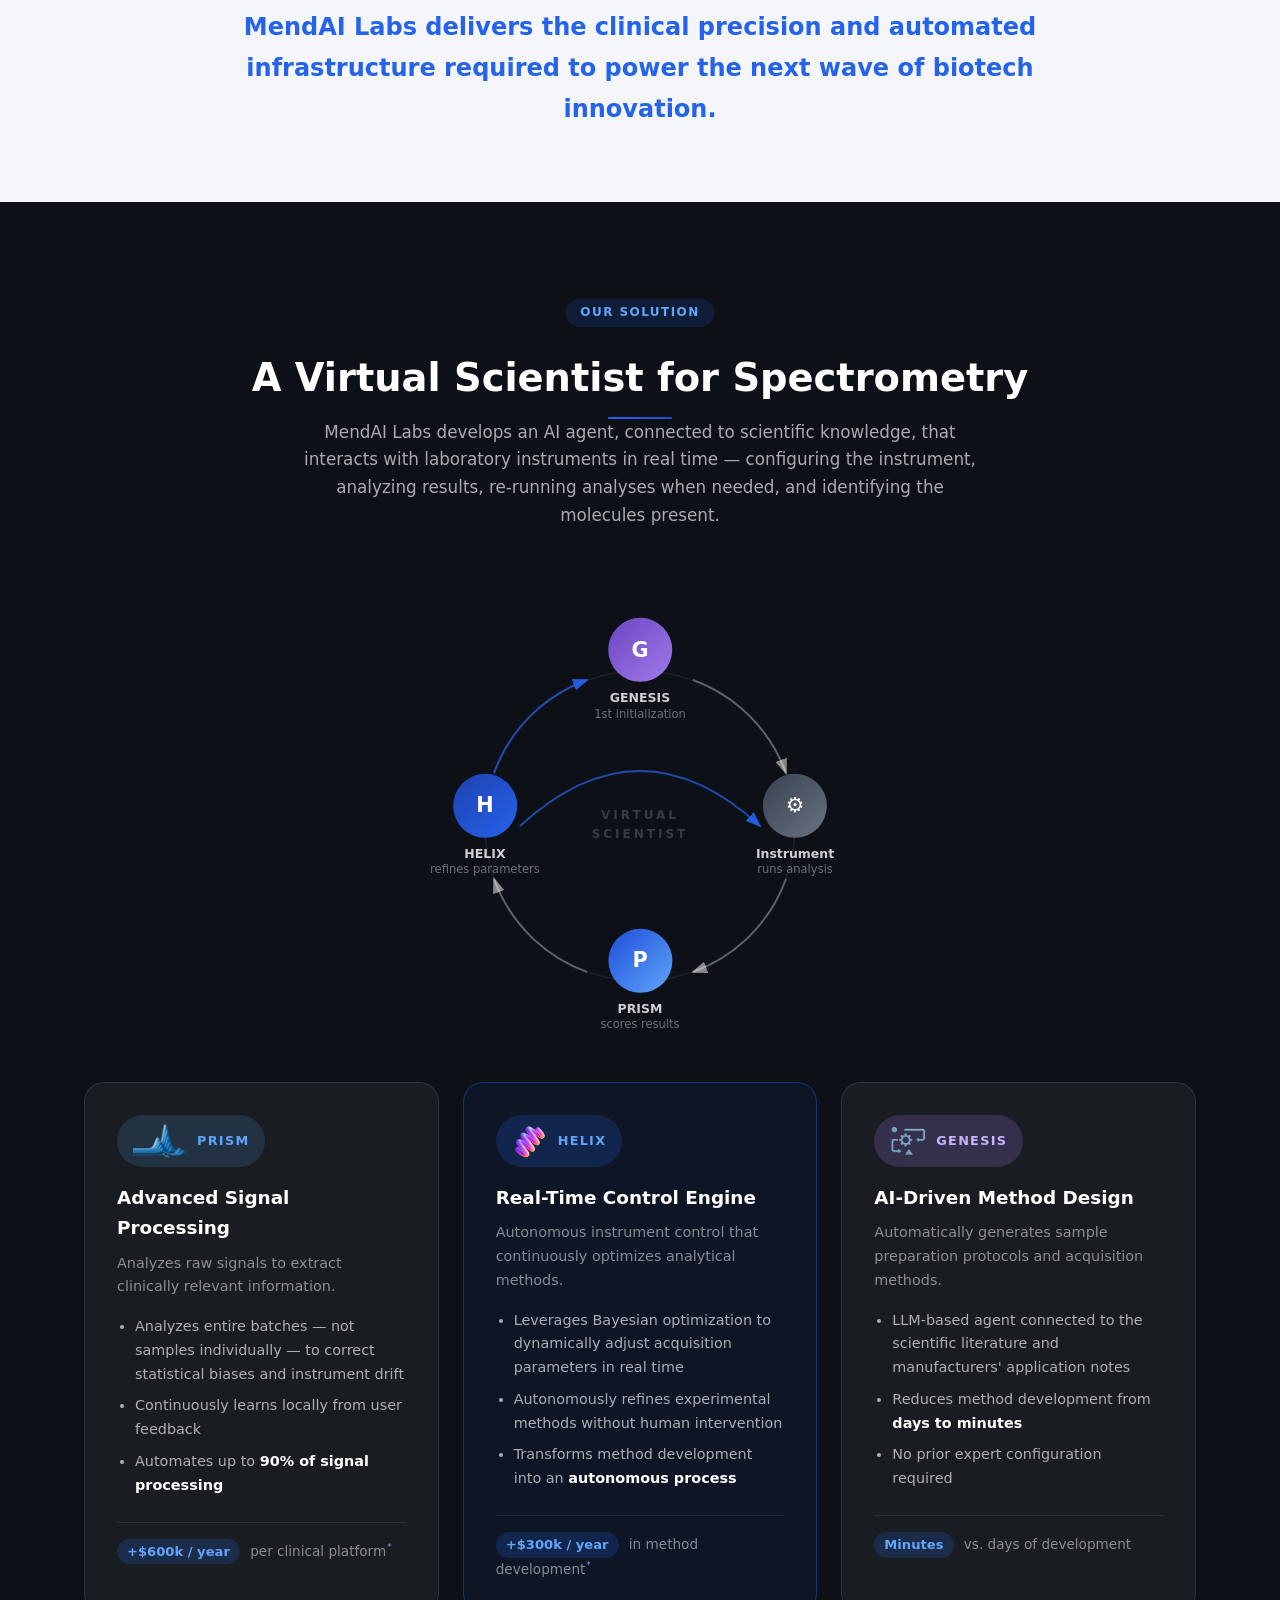
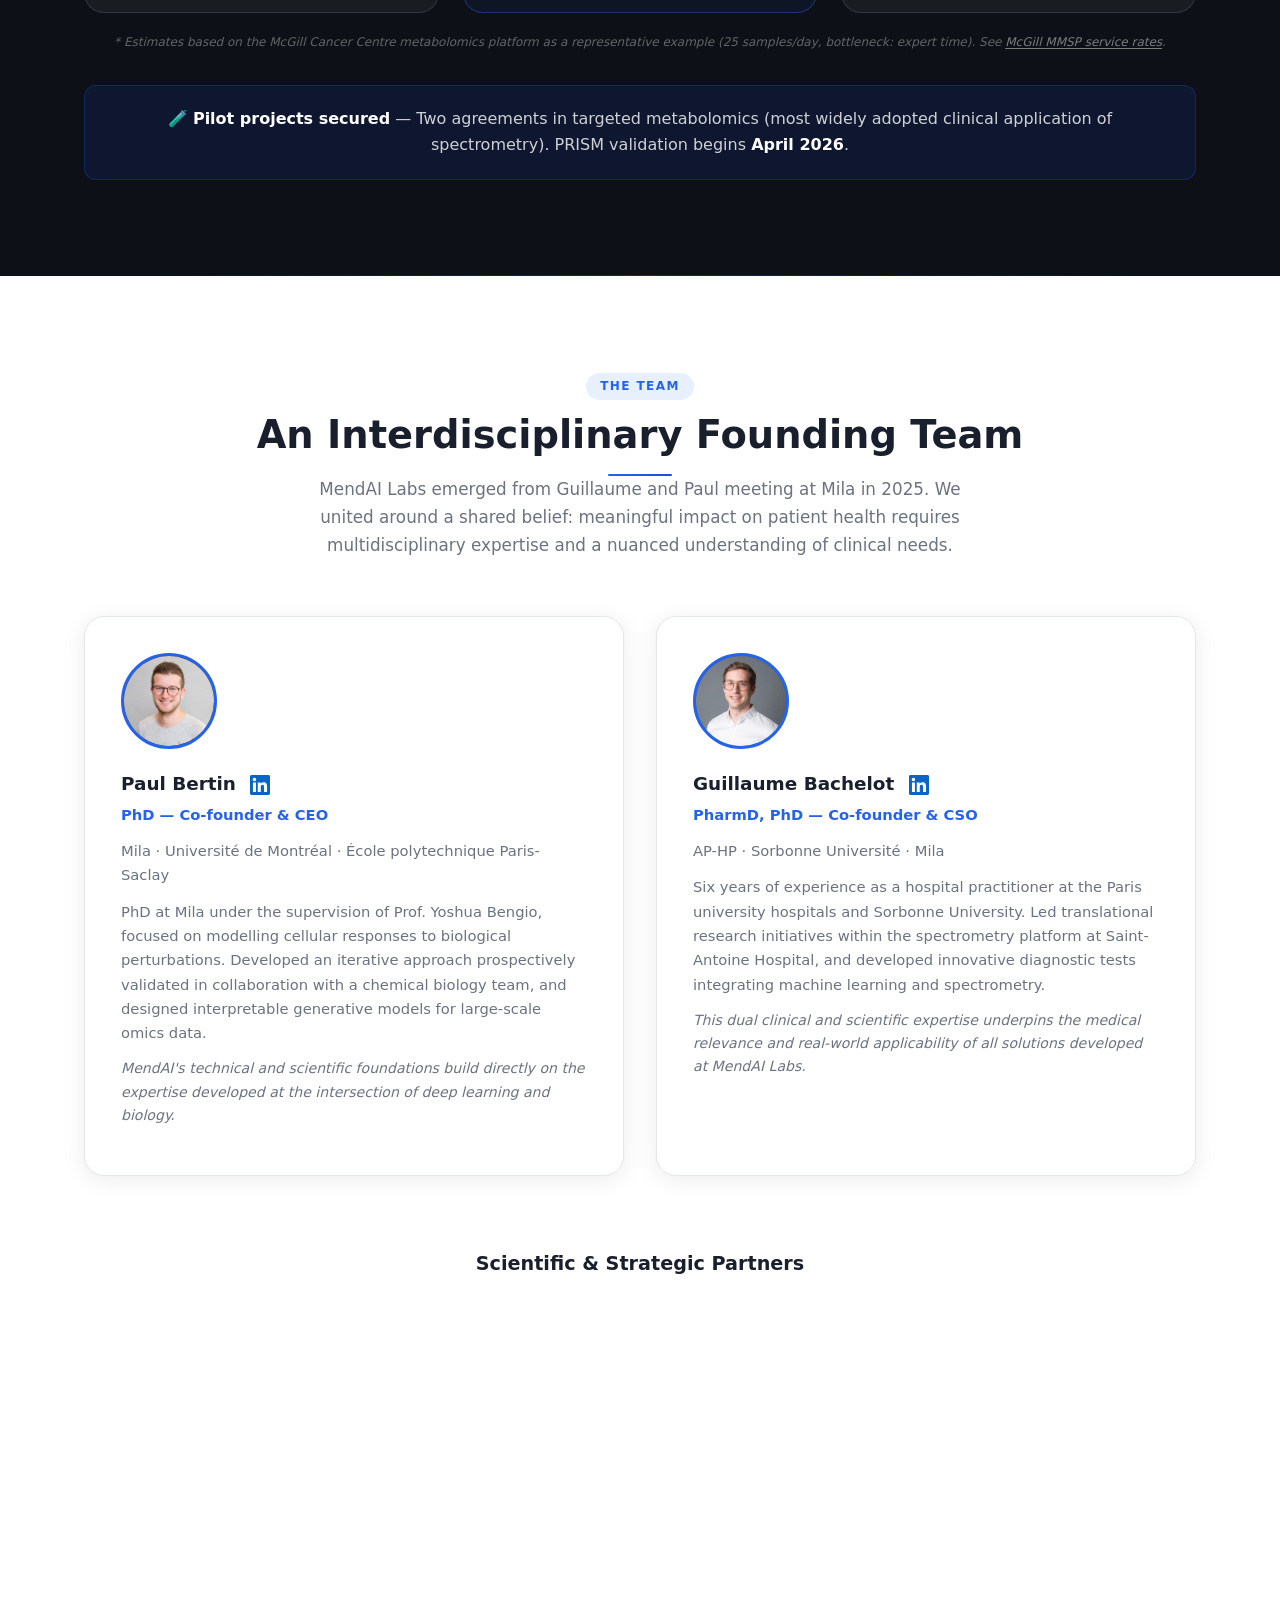
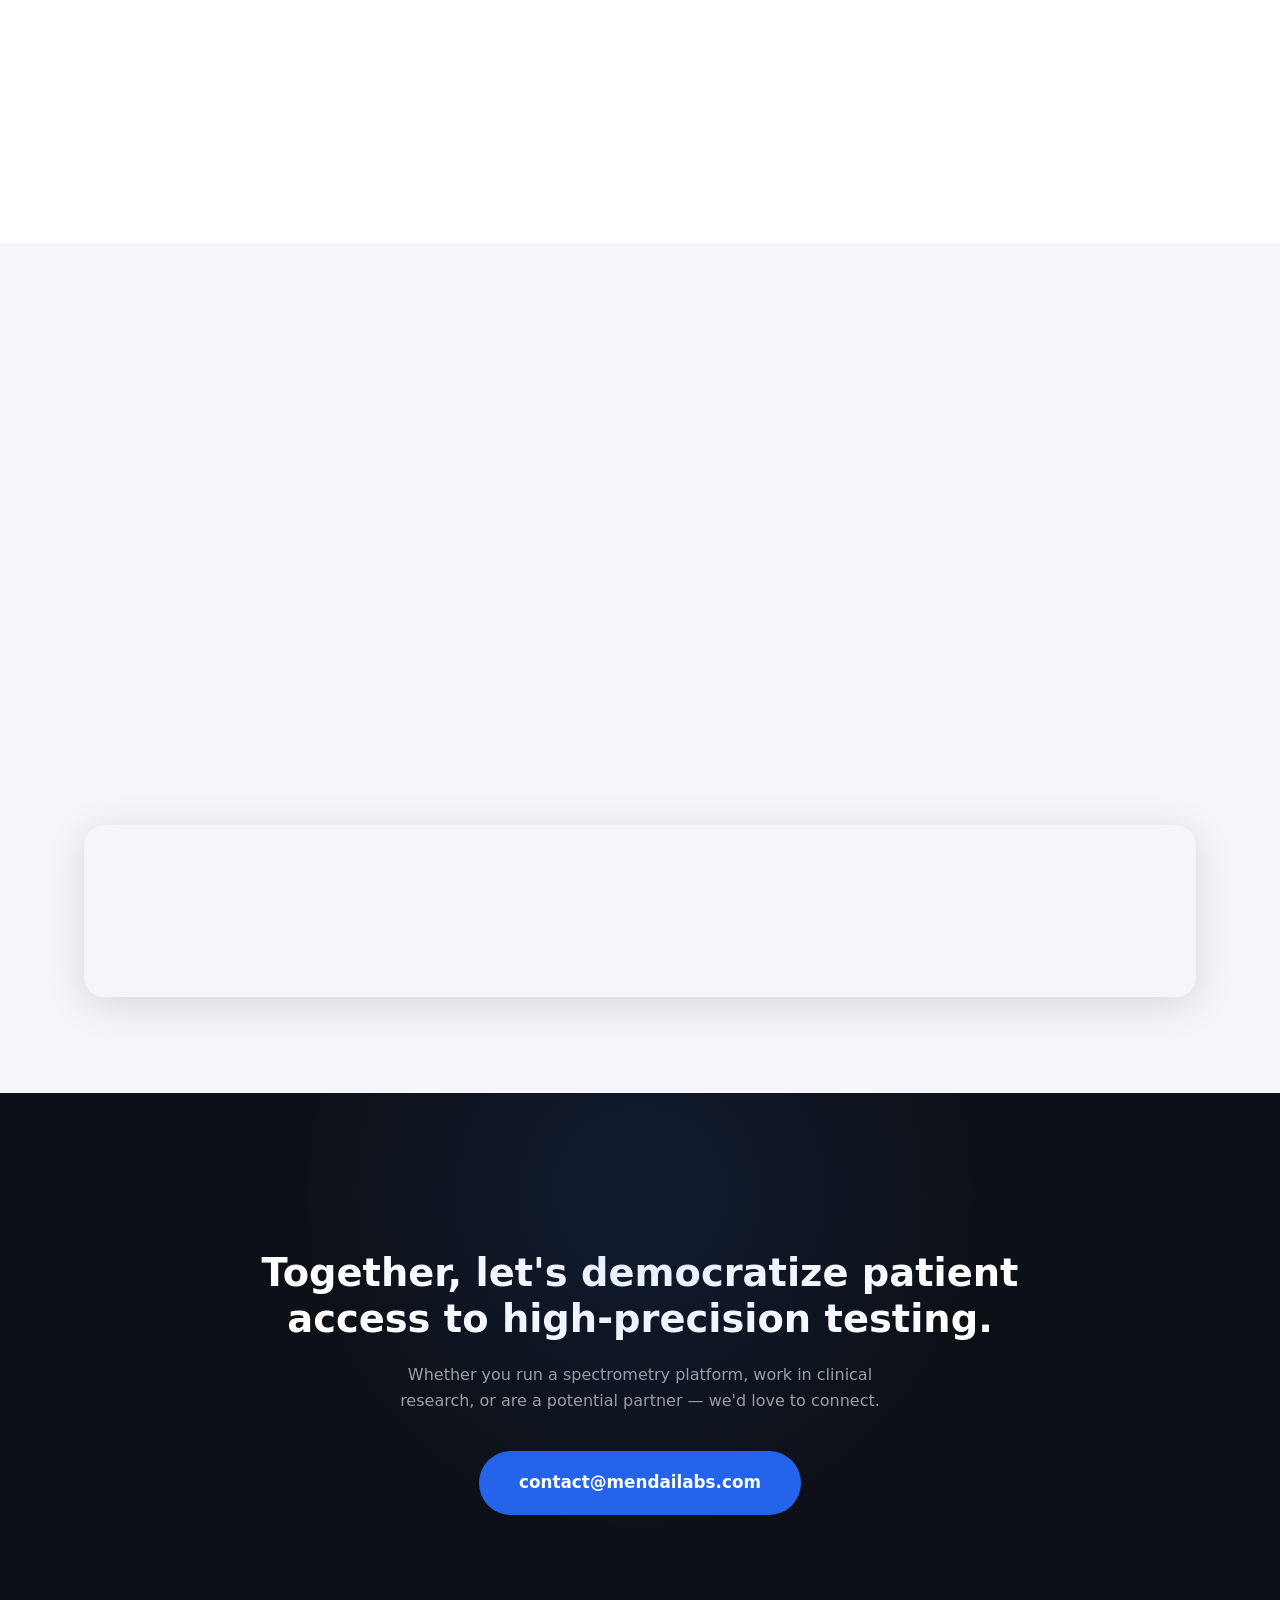
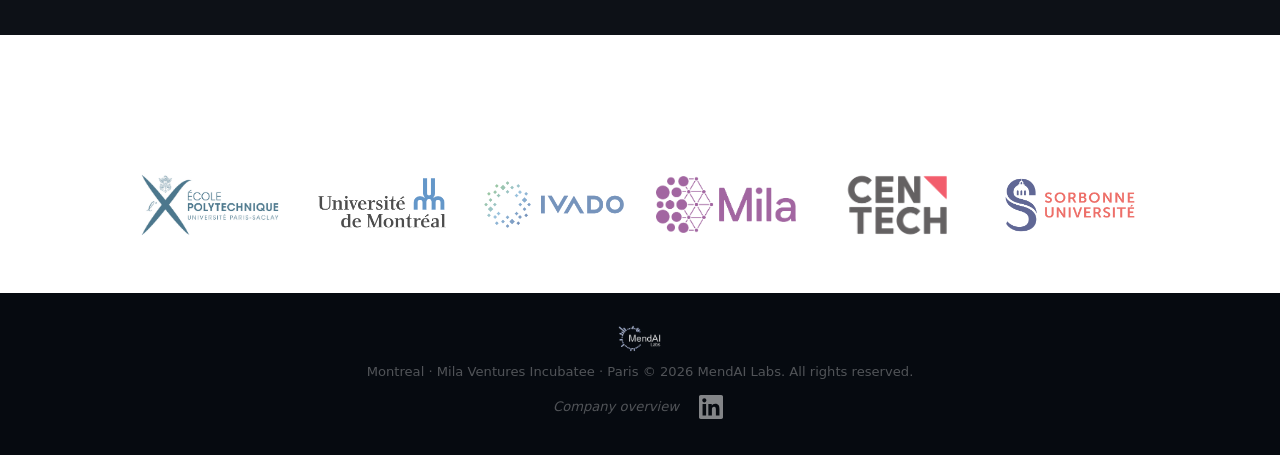
==== commit d97e63fc: "publications" ====
--- a/index.html
+++ b/index.html
@@ -24,6 +24,7 @@
         <li><a href="#team">Team</a></li>
         <li><a href="#milestones">Milestones</a></li>
         <li><a href="publications.html">Publications</a></li>
+        <li><a href="mendai_data_excellence_section.html">Data Philosophy</a></li>
         <li><a href="#contact" class="btn-nav">Contact</a></li>
       </ul>
     </div>
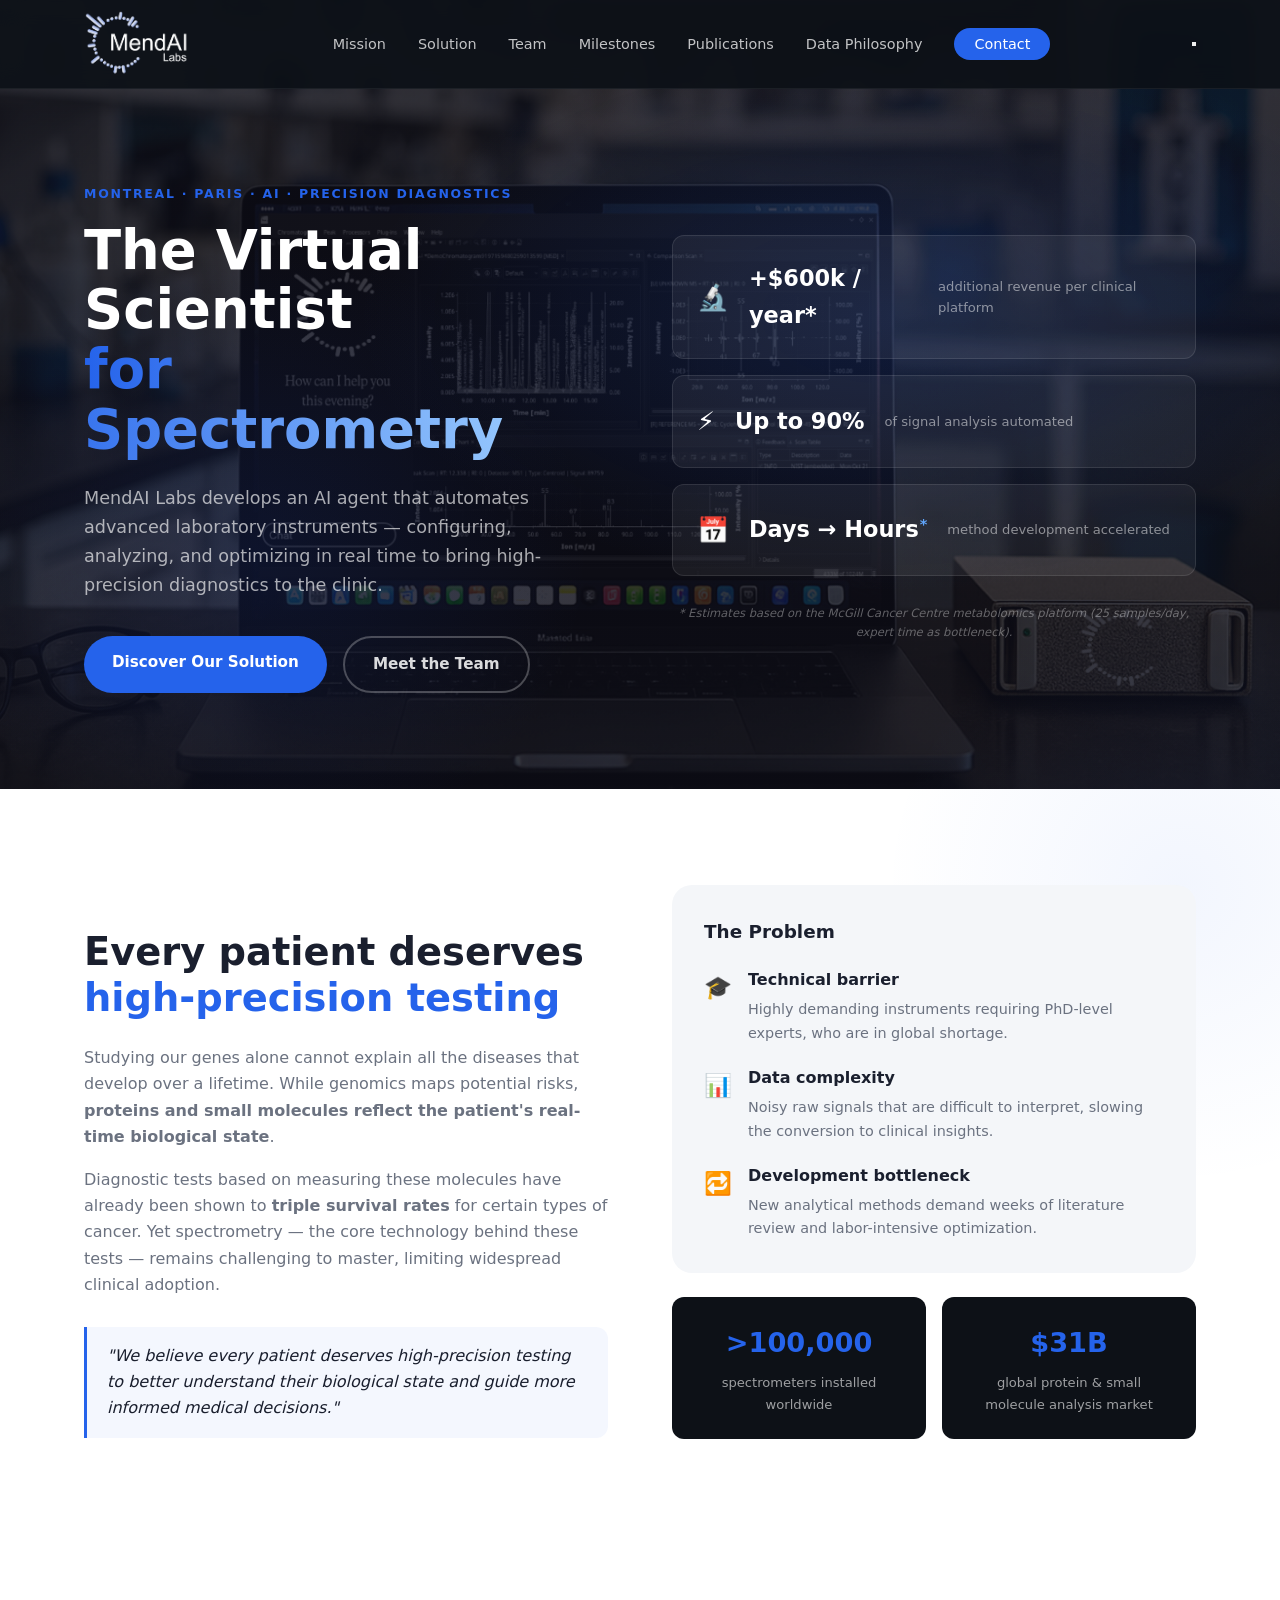
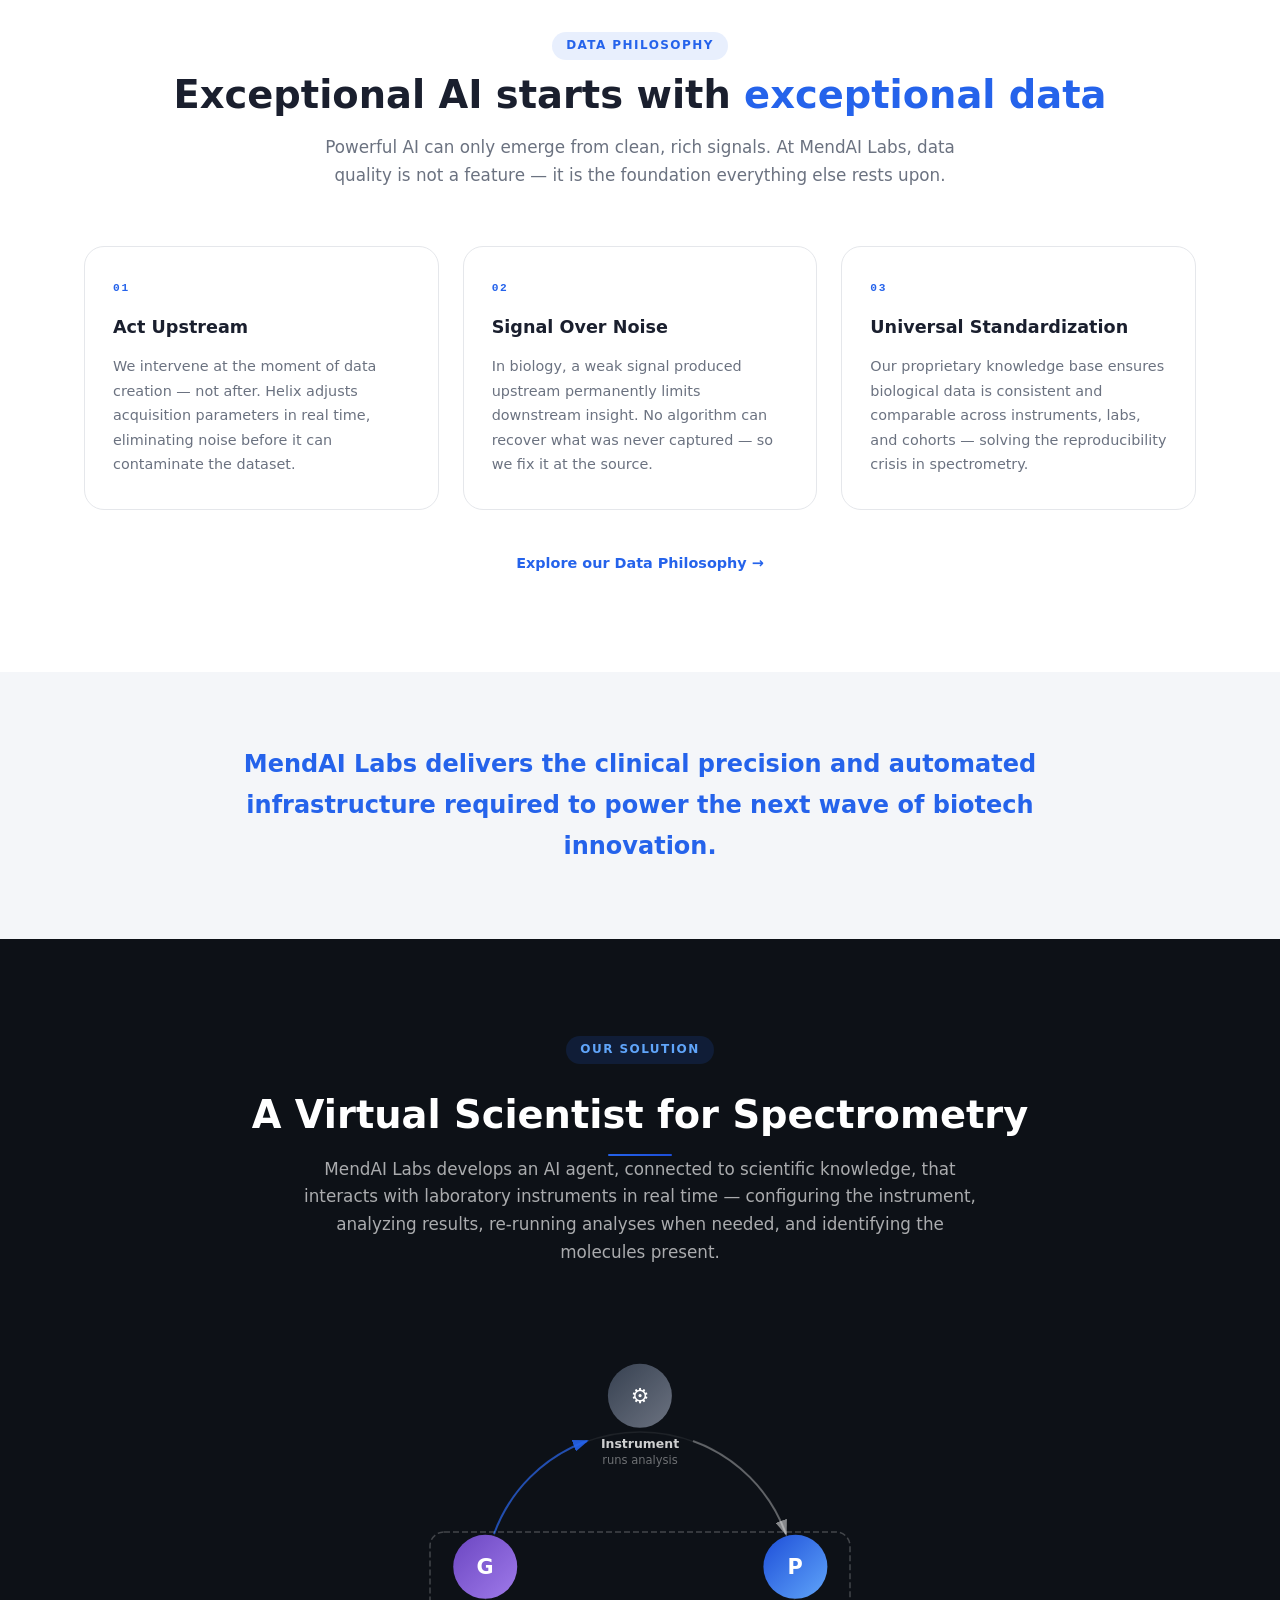
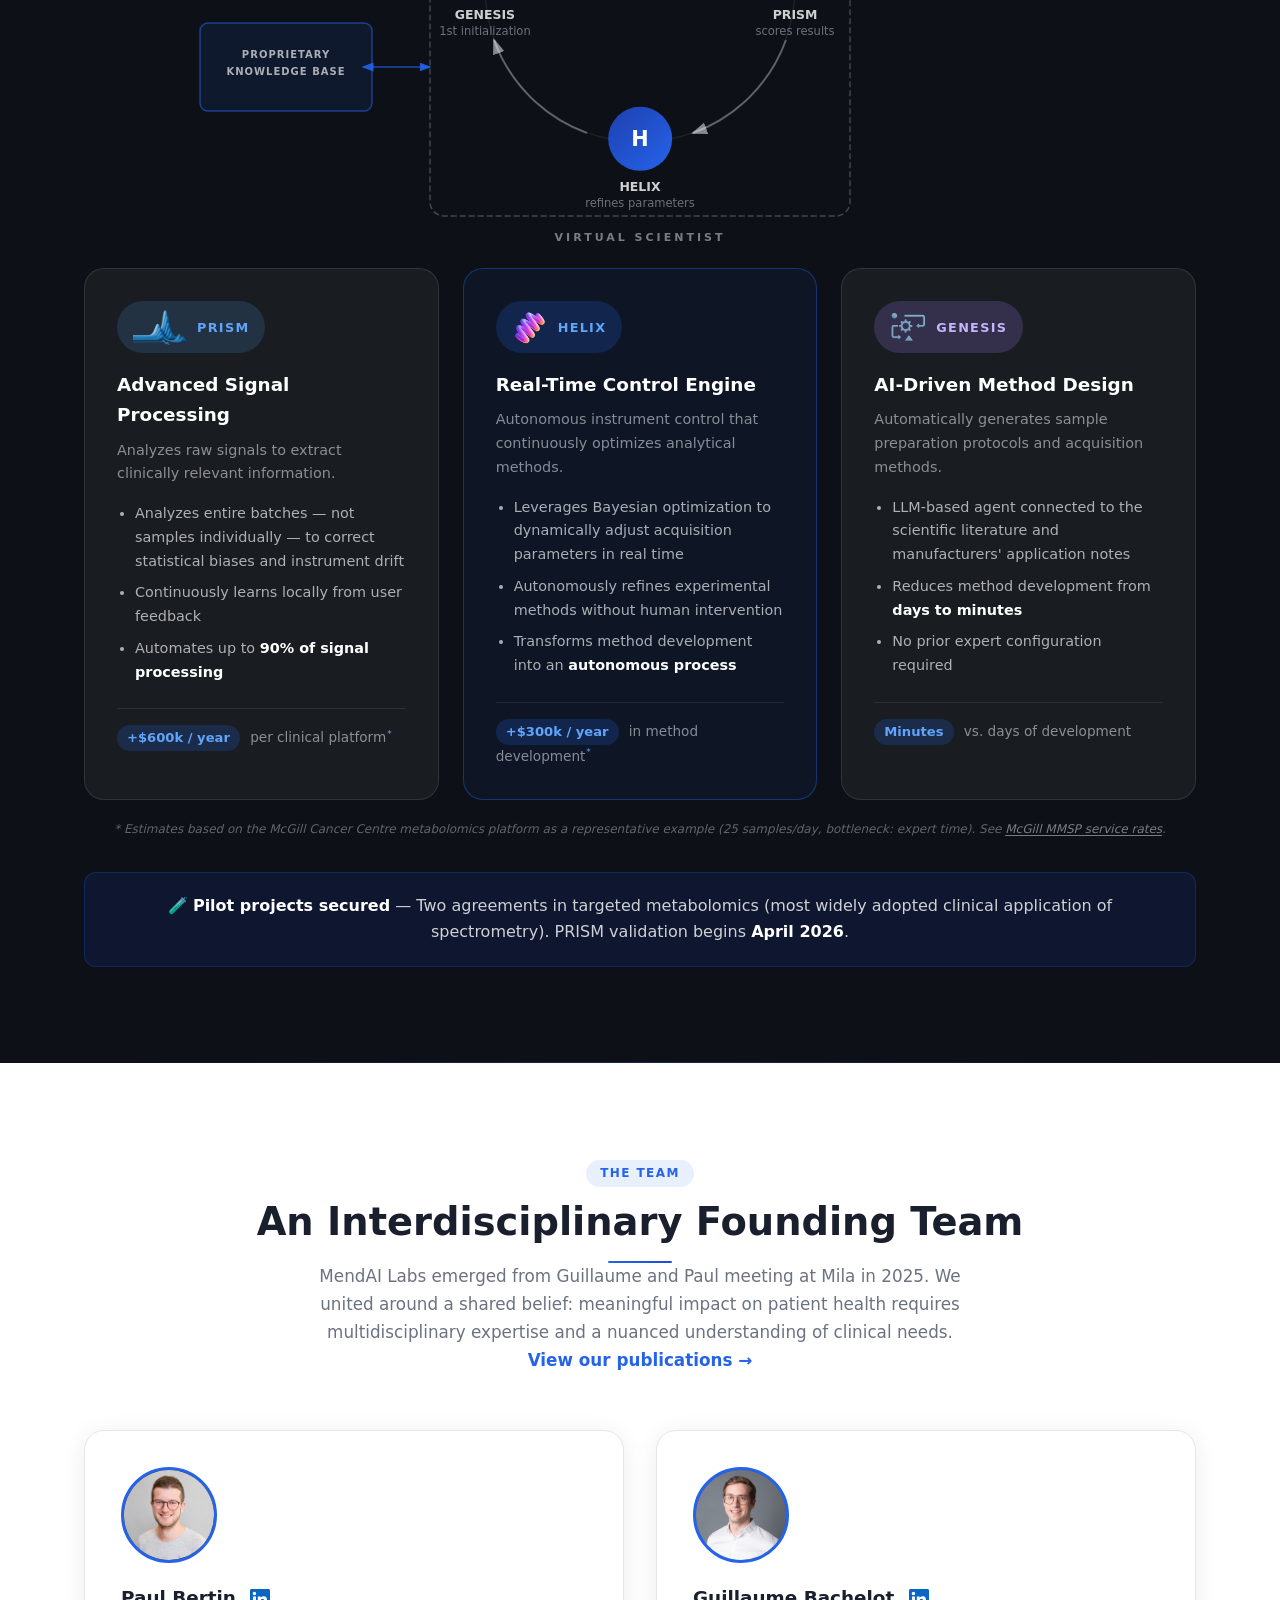
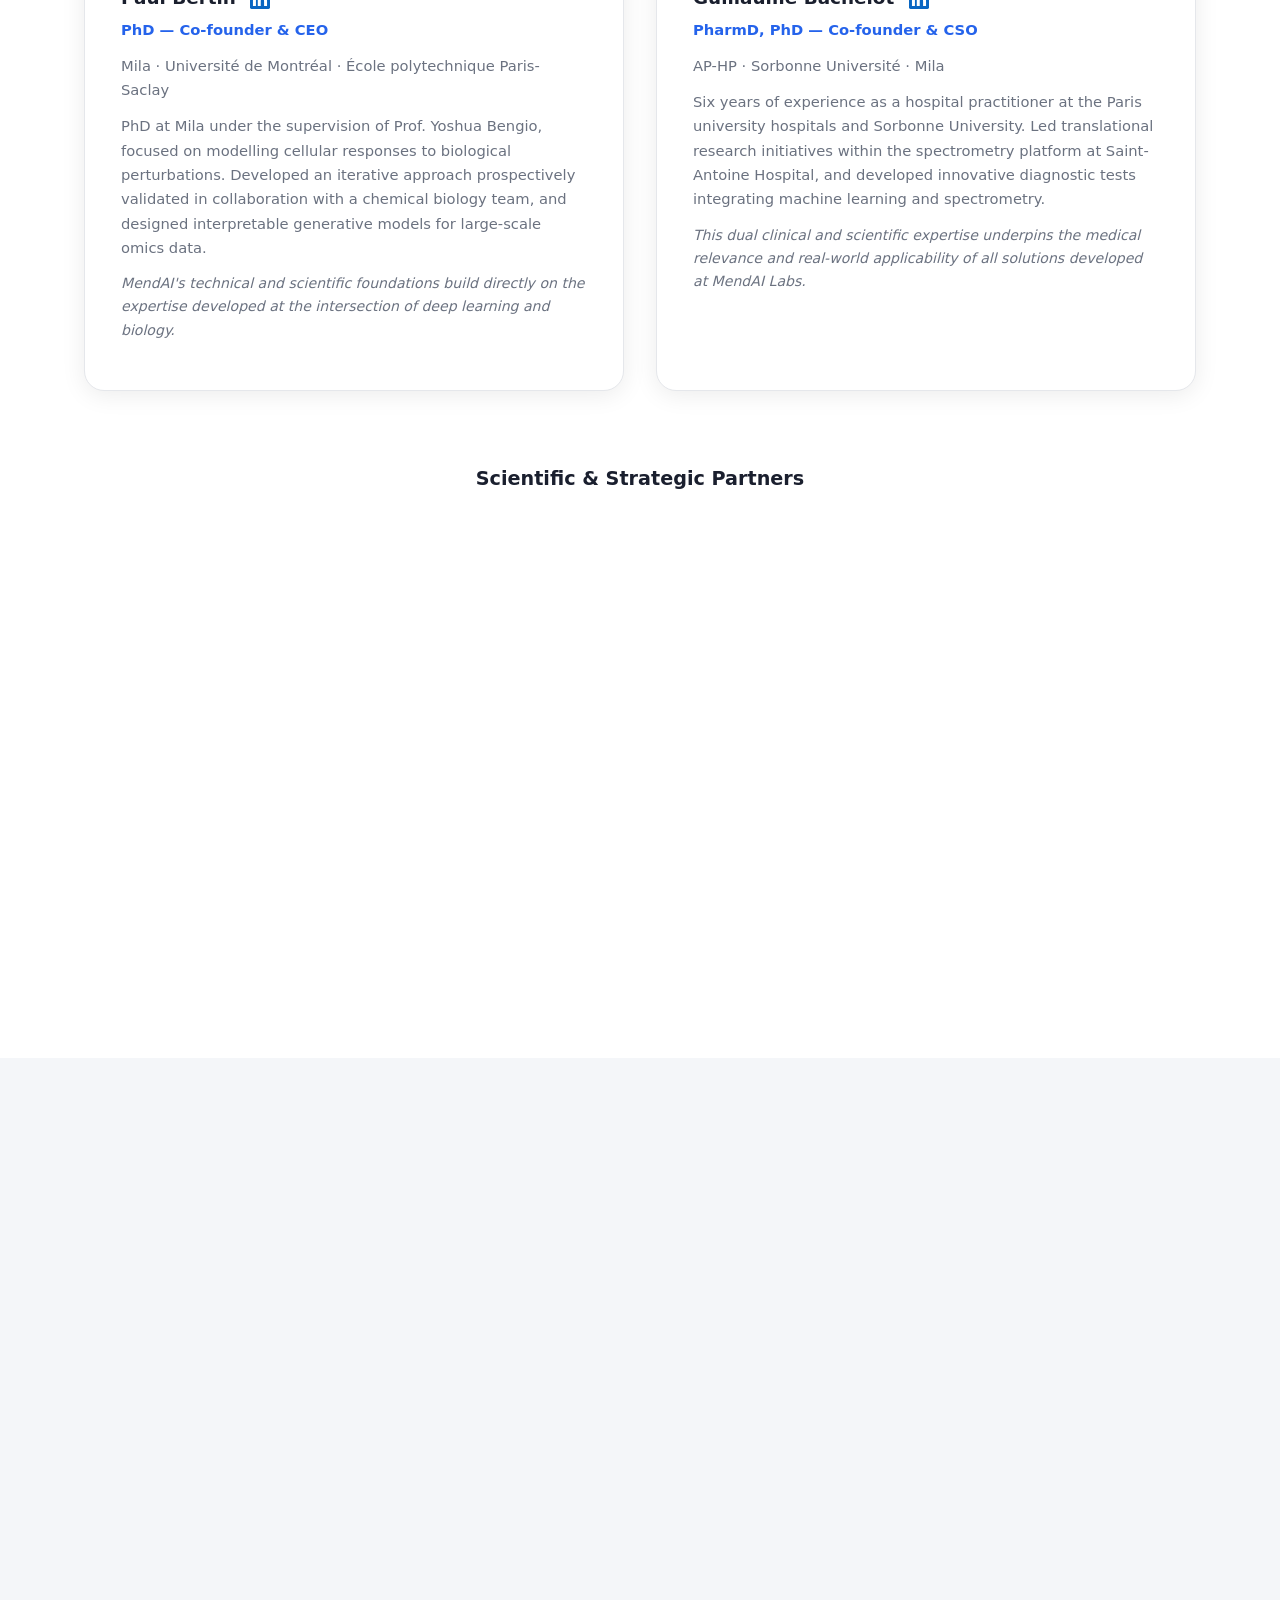
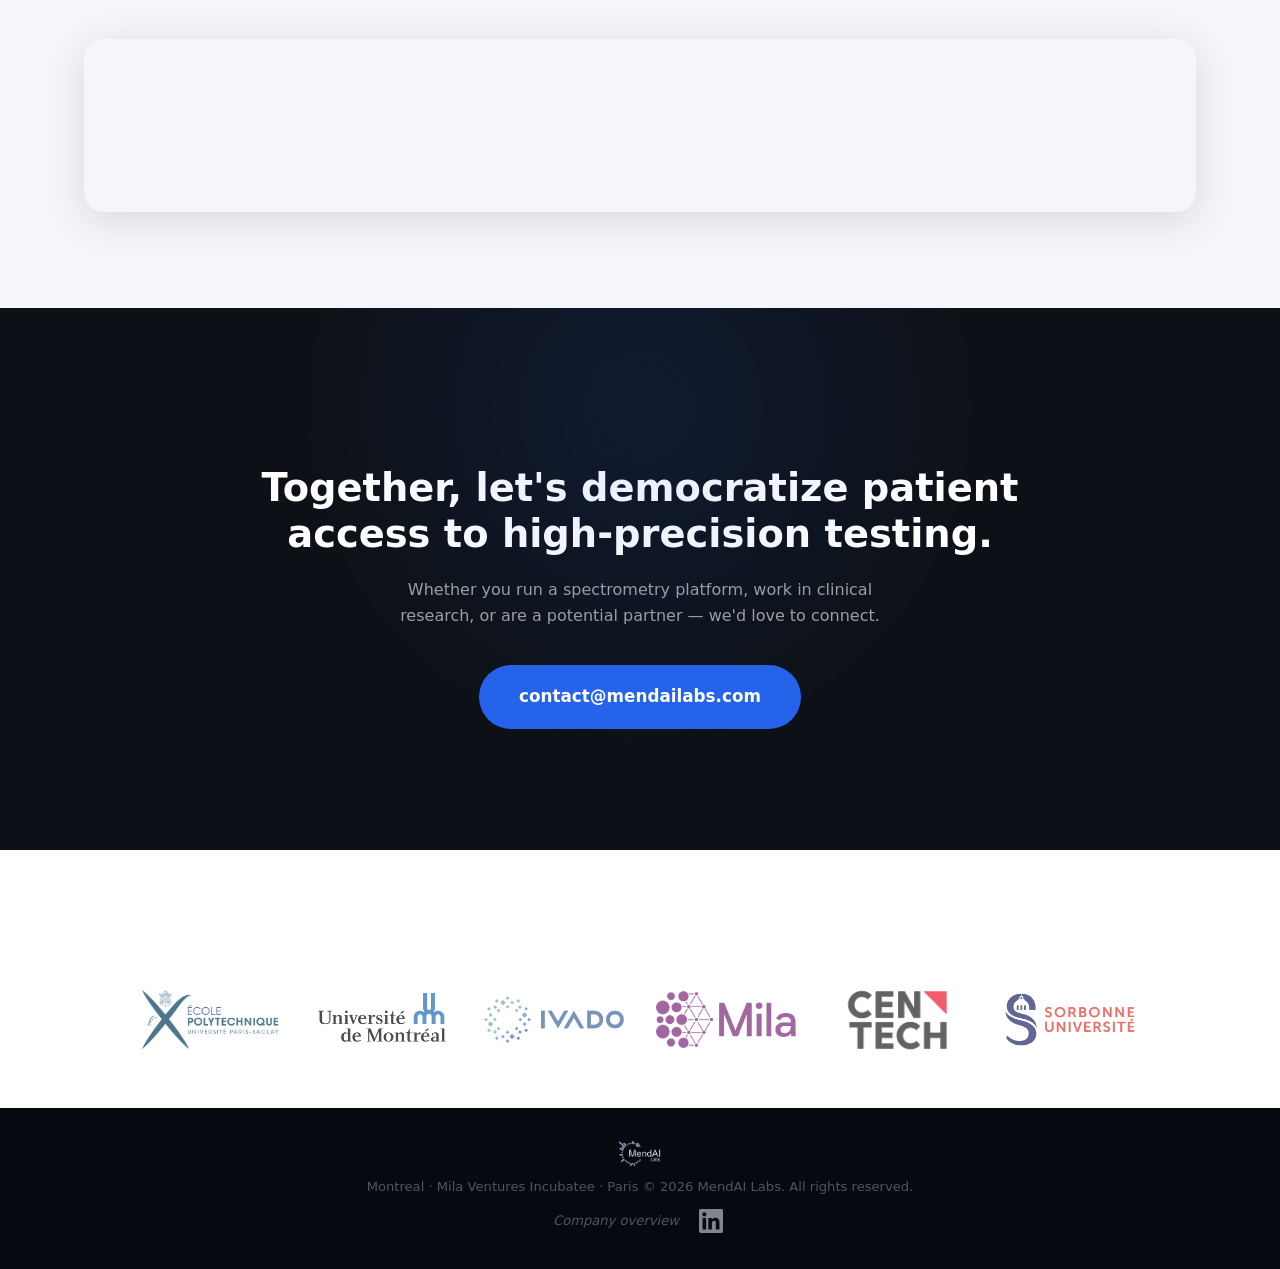
==== commit aa4c75c3: "data v2" ====
--- a/index.html
+++ b/index.html
@@ -132,6 +132,39 @@
     </div>
   </section>
 
+  <!-- DATA PHILOSOPHY TEASER -->
+  <section class="data-phil section-light">
+    <div class="container">
+      <div class="section-header center">
+        <span class="section-tag">Data Philosophy</span>
+        <h2>Exceptional AI starts with <span class="accent">exceptional data</span></h2>
+        <p class="section-intro">
+          Powerful AI can only emerge from clean, rich signals. At MendAI Labs, data quality is not a feature — it is the foundation everything else rests upon.
+        </p>
+      </div>
+      <div class="data-phil-grid">
+        <div class="data-phil-card">
+          <div class="data-phil-num">01</div>
+          <h4>Act Upstream</h4>
+          <p>We intervene at the moment of data creation — not after. Helix adjusts acquisition parameters in real time, eliminating noise before it can contaminate the dataset.</p>
+        </div>
+        <div class="data-phil-card">
+          <div class="data-phil-num">02</div>
+          <h4>Signal Over Noise</h4>
+          <p>In biology, a weak signal produced upstream permanently limits downstream insight. No algorithm can recover what was never captured — so we fix it at the source.</p>
+        </div>
+        <div class="data-phil-card">
+          <div class="data-phil-num">03</div>
+          <h4>Universal Standardization</h4>
+          <p>Our proprietary knowledge base ensures biological data is consistent and comparable across instruments, labs, and cohorts — solving the reproducibility crisis in spectrometry.</p>
+        </div>
+      </div>
+      <div class="data-phil-cta">
+        <a href="mendai_data_excellence_section.html" class="data-phil-link">Explore our Data Philosophy &rarr;</a>
+      </div>
+    </div>
+  </section>
+
   <!-- VISION -->
   <section class="vision section-mid">
     <div class="container center">
@@ -157,7 +190,7 @@
       </div>
 
       <div class="cycle-diagram">
-        <svg class="cycle-svg" viewBox="0 0 480 480" xmlns="http://www.w3.org/2000/svg">
+        <svg class="cycle-svg" viewBox="0 0 480 480" xmlns="http://www.w3.org/2000/svg" overflow="visible">
           <defs>
             <marker id="arr-white" markerWidth="8" markerHeight="6" refX="7" refY="3" orient="auto">
               <polygon points="0 0, 8 3, 0 6" fill="rgba(255,255,255,0.5)" />
@@ -165,43 +198,57 @@
             <marker id="arr-orange" markerWidth="8" markerHeight="6" refX="7" refY="3" orient="auto">
               <polygon points="0 0, 8 3, 0 6" fill="rgba(37,99,235,0.9)" />
             </marker>
+            <marker id="arr-orange-rev" markerWidth="8" markerHeight="6" refX="1" refY="3" orient="auto-start-reverse">
+              <polygon points="0 0, 8 3, 0 6" fill="rgba(37,99,235,0.9)" />
+            </marker>
           </defs>
+
           <!-- Background ring -->
           <circle cx="240" cy="240" r="155" fill="none" stroke="rgba(255,255,255,0.07)" stroke-width="1.5" />
-          <!-- Arc 1: GENESIS → Instrument -->
+
+          <!-- Arc 1: Instrument(top) → PRISM(right) -->
           <path d="M 293 94 A 155 155 0 0 1 386 187" fill="none" stroke="rgba(255,255,255,0.3)" stroke-width="2" marker-end="url(#arr-white)" />
-          <!-- Arc 2: Instrument → PRISM -->
+          <!-- Arc 2: PRISM(right) → HELIX(bottom) -->
           <path d="M 386 293 A 155 155 0 0 1 293 386" fill="none" stroke="rgba(255,255,255,0.3)" stroke-width="2" marker-end="url(#arr-white)" />
-          <!-- Arc 3: PRISM → HELIX -->
+          <!-- Arc 3: HELIX(bottom) → GENESIS(left) -->
           <path d="M 187 386 A 155 155 0 0 1 94 293" fill="none" stroke="rgba(255,255,255,0.3)" stroke-width="2" marker-end="url(#arr-white)" />
-          <!-- Arc 4: HELIX → GENESIS (feedback loop, orange dashed) -->
-          <path class="orange-arc" d="M 94 187 A 155 155 0 0 1 187 94" fill="none" stroke="rgba(37,99,235,0.7)" stroke-width="2" stroke-dasharray="6,3" marker-end="url(#arr-orange)" />
-          <!-- Arc 5: HELIX → Instrument (curved shortcut, orange dashed) -->
-          <path class="orange-arc" d="M 120 240 Q 240 130 360 240" fill="none" stroke="rgba(37,99,235,0.7)" stroke-width="2" stroke-dasharray="6,3" marker-end="url(#arr-orange)" />
-          <!-- Center text -->
-          <text x="240" y="233" text-anchor="middle" fill="rgba(255,255,255,0.18)" font-size="12" font-family="system-ui,sans-serif" font-weight="700" letter-spacing="3">VIRTUAL</text>
-          <text x="240" y="252" text-anchor="middle" fill="rgba(255,255,255,0.18)" font-size="12" font-family="system-ui,sans-serif" font-weight="700" letter-spacing="3">SCIENTIST</text>
+          <!-- Arc 4: GENESIS(left) → Instrument(top) (feedback loop, orange dashed) -->
+          <path d="M 94 187 A 155 155 0 0 1 187 94" fill="none" stroke="rgba(37,99,235,0.7)" stroke-width="2" stroke-dasharray="6,3" marker-end="url(#arr-orange)" />
+
+          <!-- Dashed rectangle enclosing the AI trio (PRISM, HELIX, GENESIS) -->
+          <rect x="30" y="185" width="420" height="284" fill="none" stroke="rgba(255,255,255,0.22)" stroke-width="1.5" stroke-dasharray="6,3" rx="14" />
+
+          <!-- "VIRTUAL SCIENTIST" label below rectangle -->
+          <text x="240" y="494" text-anchor="middle" fill="rgba(255,255,255,0.45)" font-size="11" font-family="system-ui,sans-serif" font-weight="700" letter-spacing="3">VIRTUAL SCIENTIST</text>
+
+          <!-- Proprietary Knowledge Base box (left of diagram) -->
+          <rect x="-200" y="276" width="172" height="88" fill="rgba(37,99,235,0.1)" stroke="rgba(37,99,235,0.55)" stroke-width="1.5" rx="8" />
+          <text x="-114" y="311" text-anchor="middle" fill="rgba(255,255,255,0.65)" font-size="10" font-family="system-ui,sans-serif" font-weight="600" letter-spacing="1">PROPRIETARY</text>
+          <text x="-114" y="328" text-anchor="middle" fill="rgba(255,255,255,0.65)" font-size="10" font-family="system-ui,sans-serif" font-weight="600" letter-spacing="1">KNOWLEDGE BASE</text>
+
+          <!-- Double-headed arrow: PKB ↔ Rectangle -->
+          <line x1="-28" y1="320" x2="30" y2="320" stroke="rgba(37,99,235,0.7)" stroke-width="1.5" marker-start="url(#arr-orange-rev)" marker-end="url(#arr-orange)" />
         </svg>
 
-        <!-- GENESIS — top (12 o'clock) -->
+        <!-- Instrument — top (12 o'clock) -->
         <div class="cycle-node cycle-top">
+          <div class="wf-icon instrument-icon">⚙</div>
+          <div class="cycle-label">Instrument<br/><small>runs analysis</small></div>
+        </div>
+        <!-- PRISM — right (3 o'clock) -->
+        <div class="cycle-node cycle-right">
+          <div class="wf-icon prism-icon">P</div>
+          <div class="cycle-label">PRISM<br/><small>scores results</small></div>
+        </div>
+        <!-- HELIX — bottom (6 o'clock) -->
+        <div class="cycle-node cycle-bottom">
+          <div class="wf-icon helix-icon">H</div>
+          <div class="cycle-label">HELIX<br/><small>refines parameters</small></div>
+        </div>
+        <!-- GENESIS — left (9 o'clock) -->
+        <div class="cycle-node cycle-left">
           <div class="wf-icon genesis-icon">G</div>
           <div class="cycle-label">GENESIS<br/><small>1st initialization</small></div>
-        </div>
-        <!-- Instrument — right (3 o'clock) -->
-        <div class="cycle-node cycle-right">
-          <div class="wf-icon instrument-icon">⚙</div>
-          <div class="cycle-label">Instrument<br/><small>runs analysis</small></div>
-        </div>
-        <!-- PRISM — bottom (6 o'clock) -->
-        <div class="cycle-node cycle-bottom">
-          <div class="wf-icon prism-icon">P</div>
-          <div class="cycle-label">PRISM<br/><small>scores results</small></div>
-        </div>
-        <!-- HELIX — left (9 o'clock) -->
-        <div class="cycle-node cycle-left">
-          <div class="wf-icon helix-icon">H</div>
-          <div class="cycle-label">HELIX<br/><small>refines parameters</small></div>
         </div>
       </div>
 
@@ -281,7 +328,7 @@
           MendAI Labs emerged from Guillaume and Paul meeting at Mila in 2025.
           We united around a shared belief: meaningful impact on patient health
           requires multidisciplinary expertise and a nuanced understanding of
-          clinical needs.
+          clinical needs. <a href="publications.html" class="team-pub-link">View our publications →</a>
         </p>
       </div>
 
--- a/assets/css/style.css
+++ b/assets/css/style.css
@@ -261,6 +261,16 @@
 .mission-left .section-tag { margin-bottom: 16px; display: block; }
 .mission-left h2 { margin-bottom: 24px; }
 .mission-left p { margin-bottom: 16px; }
+.team-pub-link {
+  color: var(--orange);
+  text-decoration: none;
+  font-weight: 600;
+  white-space: nowrap;
+  border-bottom: 1px solid transparent;
+  transition: border-color .2s;
+}
+.team-pub-link:hover { border-color: var(--orange); }
+
 .pull-quote {
   border-left: 3px solid var(--orange);
   padding: 16px 20px;
@@ -317,6 +327,55 @@
 .stat-desc { font-size: 0.82rem; color: rgba(255,255,255,.6); margin: 0; }
 
 /* =====================================================
+   DATA PHILOSOPHY TEASER
+   ===================================================== */
+.data-phil-grid {
+  display: grid;
+  grid-template-columns: repeat(3, 1fr);
+  gap: 24px;
+  margin-top: 48px;
+}
+.data-phil-card {
+  border: 1px solid var(--border);
+  border-radius: var(--radius-lg);
+  padding: 32px 28px;
+  transition: border-color .2s, box-shadow .2s;
+}
+.data-phil-card:hover {
+  border-color: var(--orange);
+  box-shadow: 0 4px 24px rgba(37,99,235,.08);
+}
+.data-phil-num {
+  font-size: 0.7rem;
+  font-weight: 700;
+  letter-spacing: .15em;
+  color: var(--orange);
+  margin-bottom: 16px;
+  font-family: 'Courier New', monospace;
+}
+.data-phil-card h4 {
+  font-size: 1.1rem;
+  font-weight: 700;
+  color: var(--text);
+  margin-bottom: 12px;
+}
+.data-phil-card p { font-size: 0.9rem; line-height: 1.7; margin: 0; }
+.data-phil-cta {
+  text-align: center;
+  margin-top: 40px;
+}
+.data-phil-link {
+  display: inline-block;
+  font-size: 0.9rem;
+  font-weight: 600;
+  color: var(--orange);
+  text-decoration: none;
+  border-bottom: 1px solid transparent;
+  transition: border-color .2s;
+}
+.data-phil-link:hover { border-color: var(--orange); }
+
+/* =====================================================
    SOLUTION
    ===================================================== */
 .solution h2 { color: var(--white); }
@@ -327,8 +386,9 @@
 .cycle-diagram {
   position: relative;
   width: 480px;
-  height: 480px;
+  height: 530px;
   margin: 48px auto 16px;
+  overflow: visible;
 }
 .cycle-svg {
   position: absolute;
@@ -829,6 +889,7 @@
   .hero-inner       { grid-template-columns: 1fr; }
   .hero-visual      { display: none; }
   .mission-grid     { grid-template-columns: 1fr; }
+  .data-phil-grid   { grid-template-columns: 1fr; }
   .modules          { grid-template-columns: 1fr; }
   .founders         { grid-template-columns: 1fr; }
   .partners-grid    { grid-template-columns: repeat(2, 1fr); }
